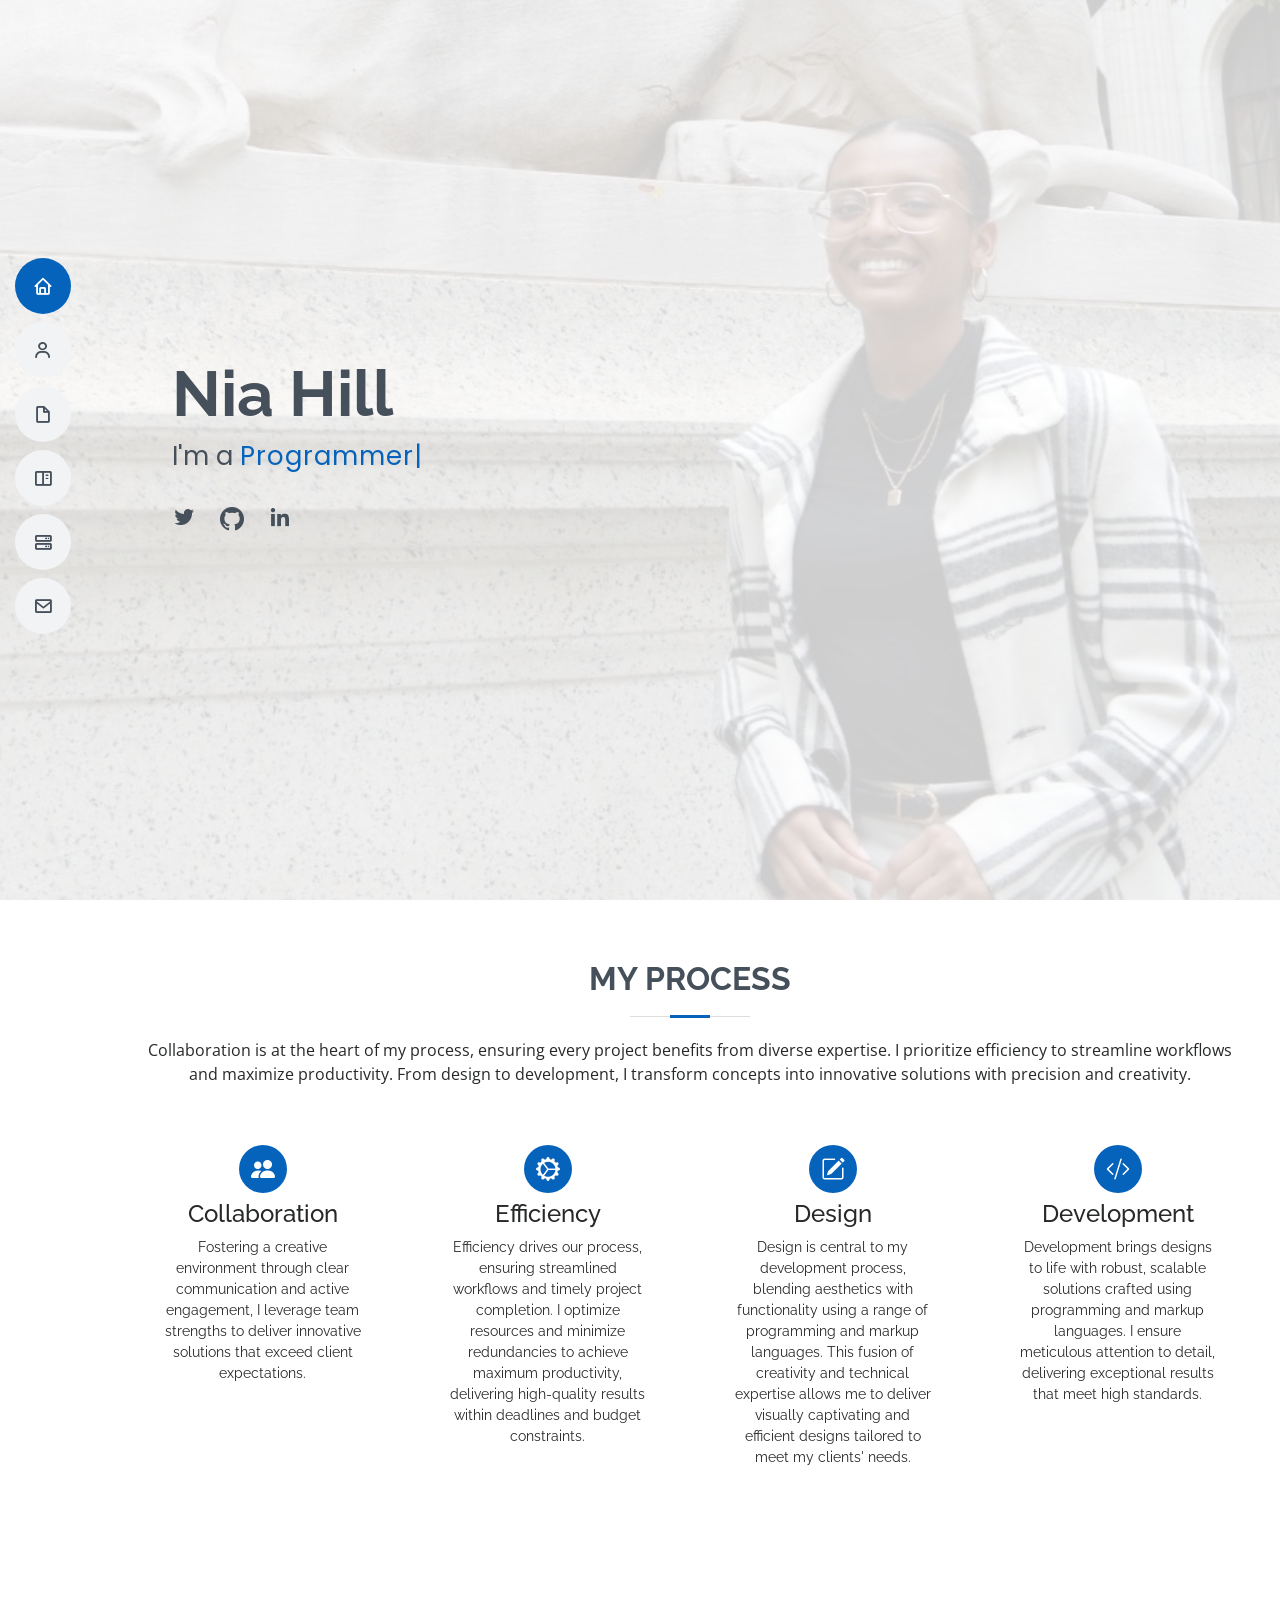
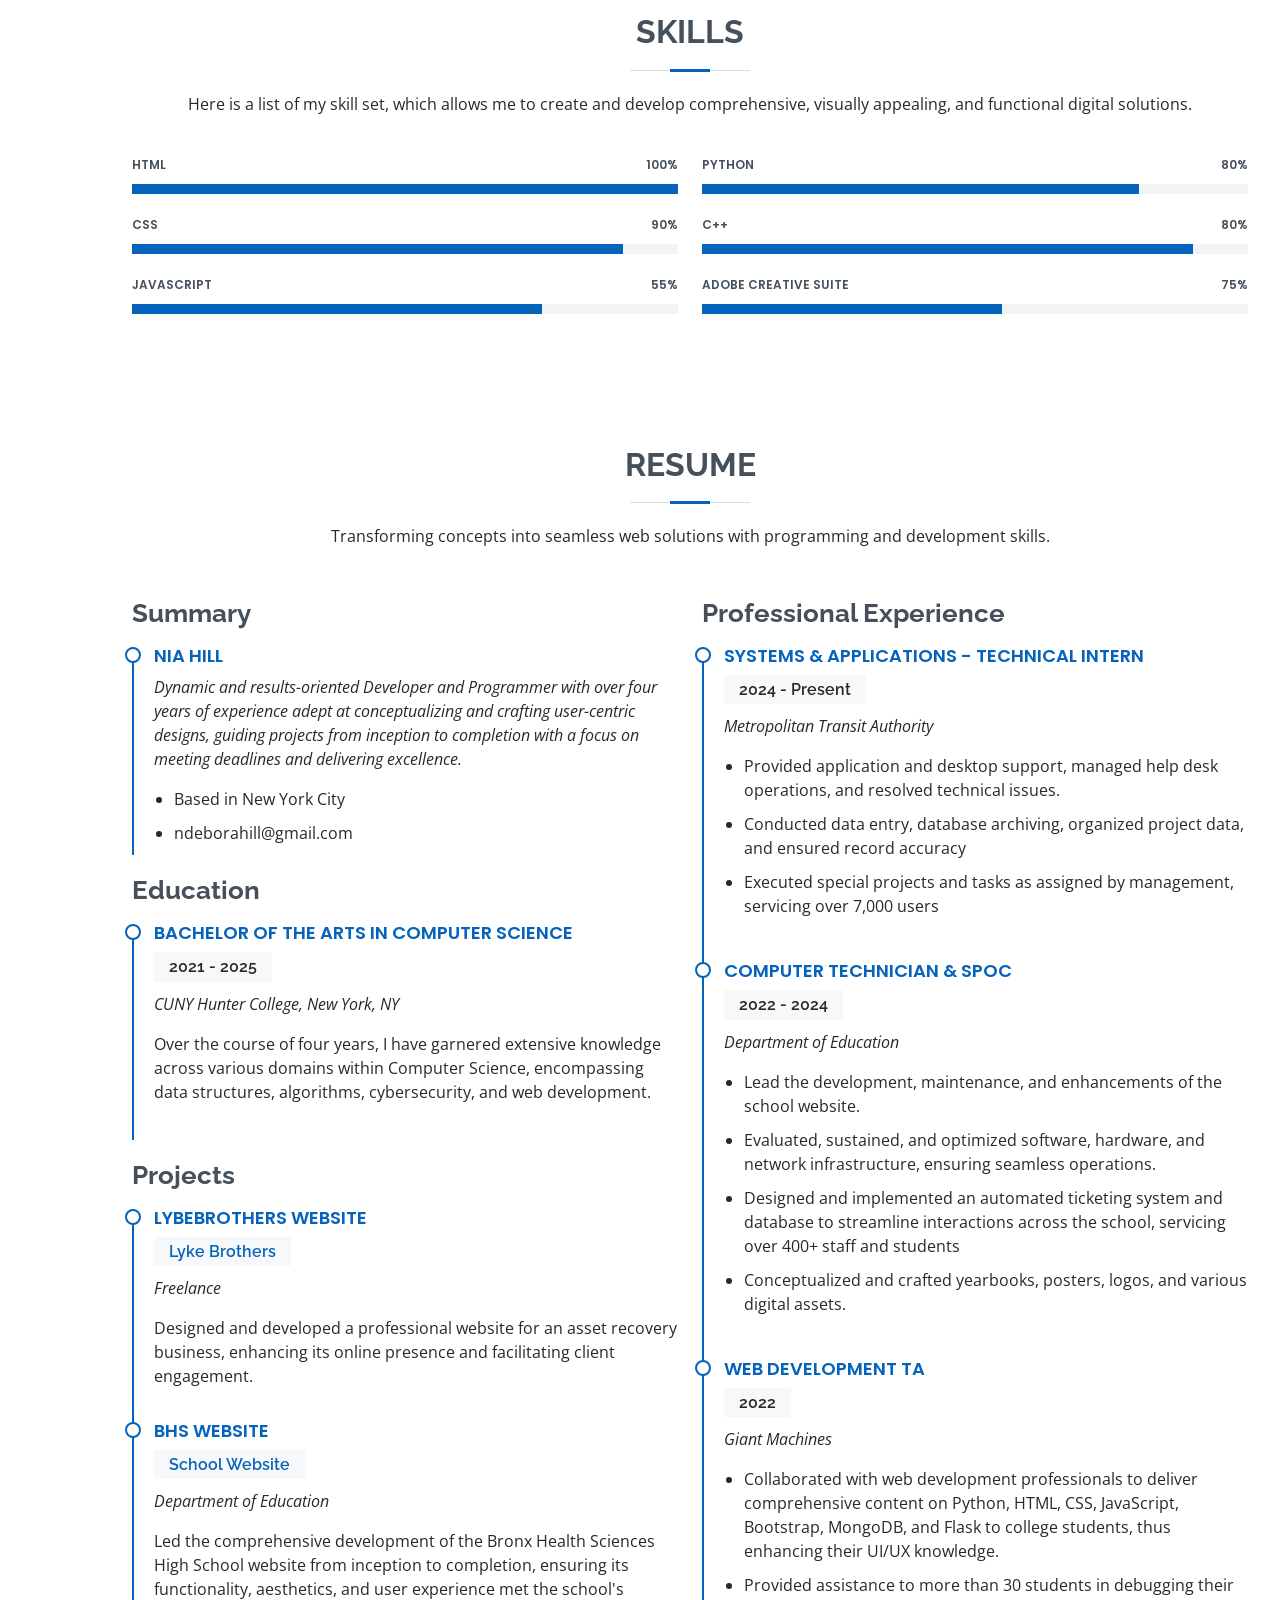
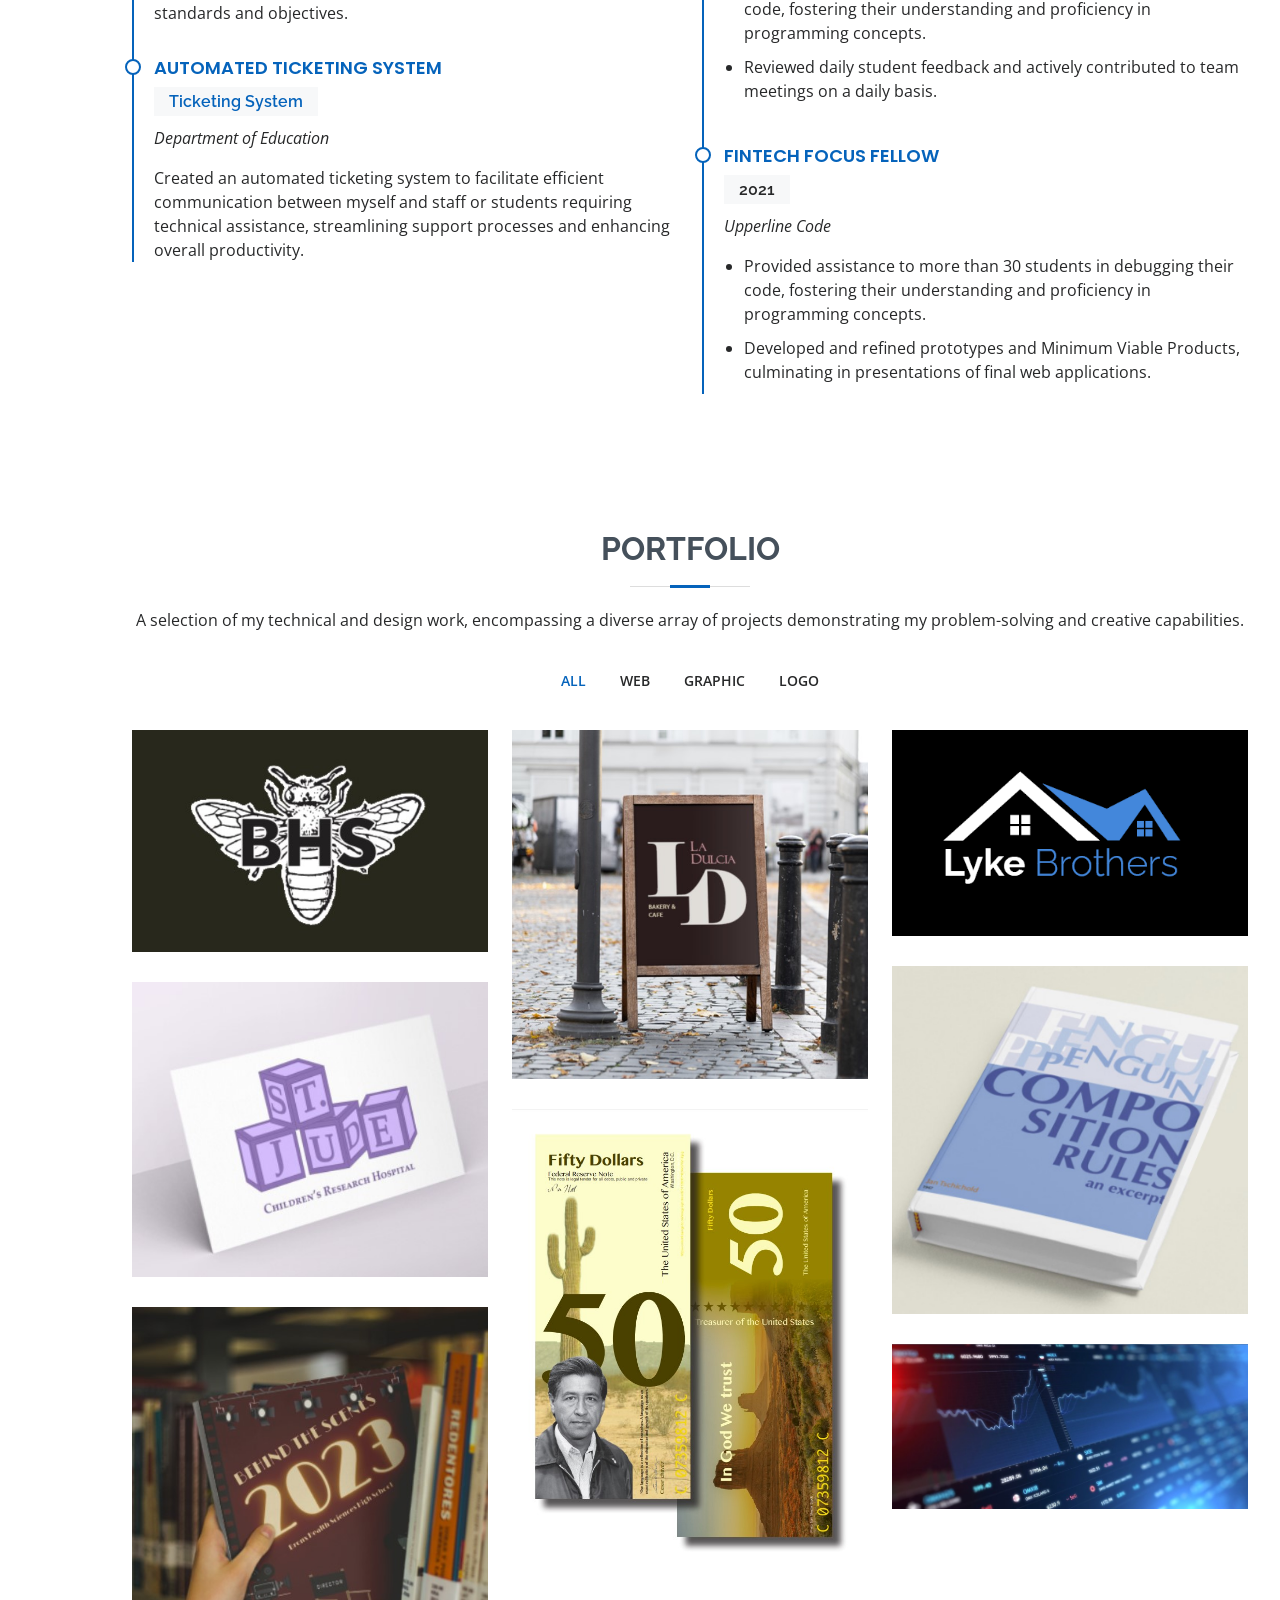
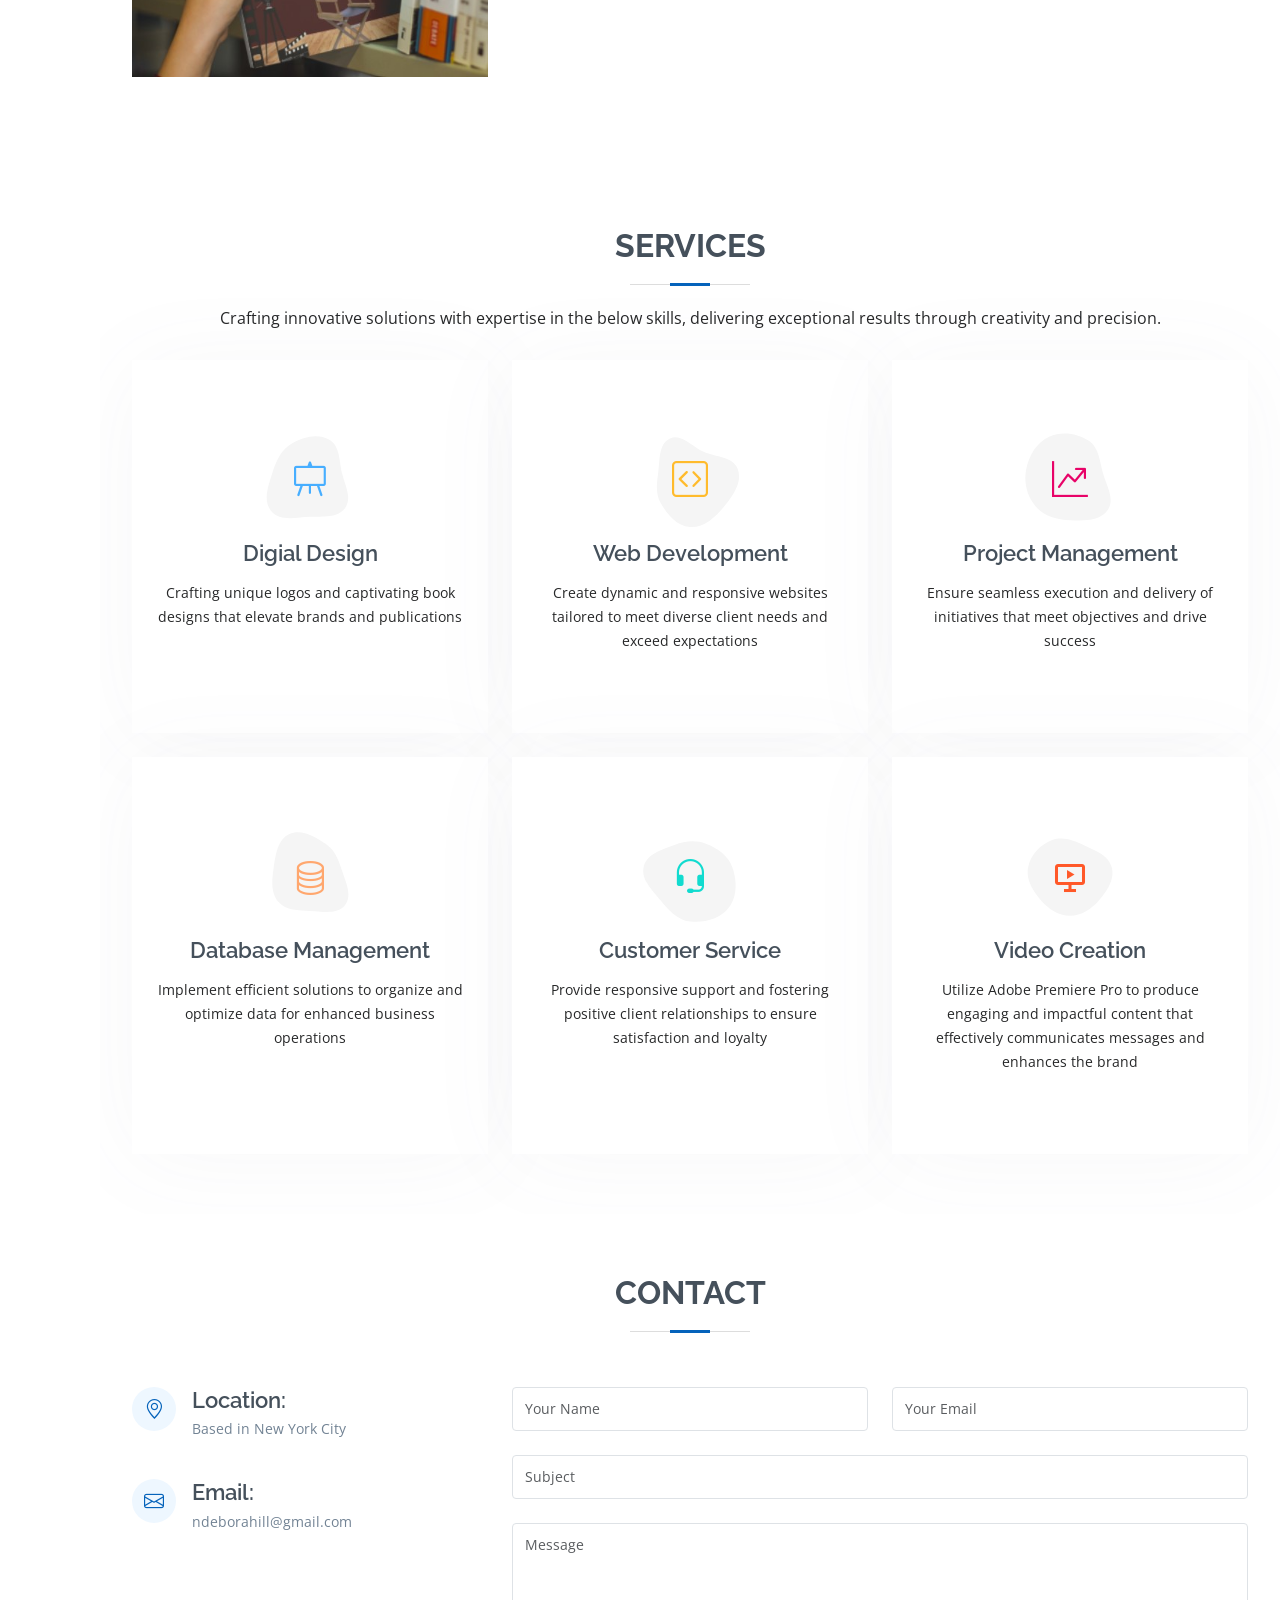
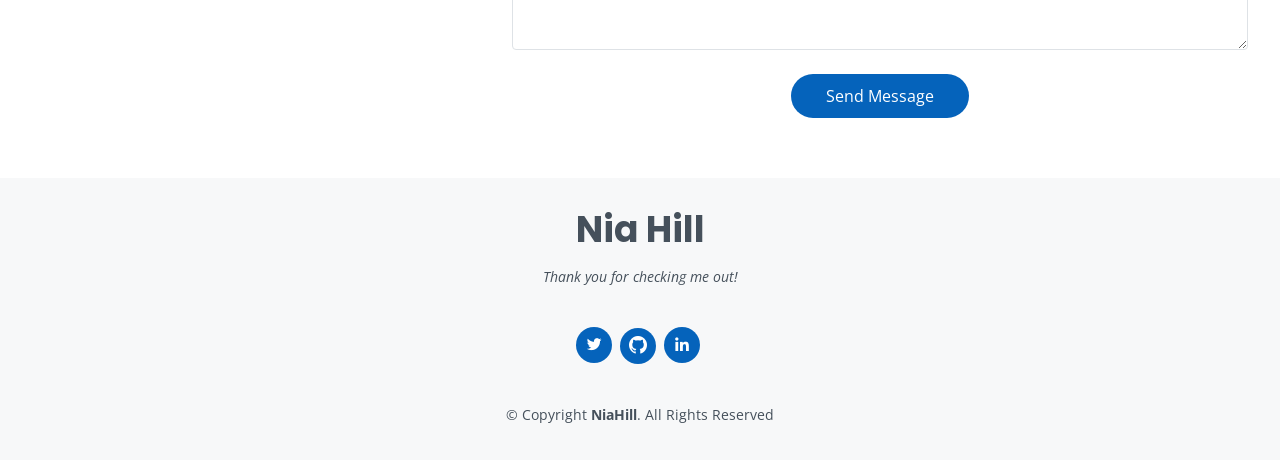
==== index.html @ 65965be5 "Update index.html" ====
<!DOCTYPE html>
<html lang="en">

<head>
  <meta charset="utf-8">
  <meta content="width=device-width, initial-scale=1.0" name="viewport">

  <title>Nia Hill</title>
  <meta content="" name="description">
  <meta content="" name="keywords">

  <!-- Favicons -->
  <link href="assets/img/my-logo.png" rel="icon">
  <link href="assets/img/my-logo.jpg" rel="apple-touch-icon">

  <!-- Google Fonts -->
  <link href="https://fonts.googleapis.com/css?family=Open+Sans:300,300i,400,400i,600,600i,700,700i|Raleway:300,300i,400,400i,500,500i,600,600i,700,700i|Poppins:300,300i,400,400i,500,500i,600,600i,700,700i" rel="stylesheet">

  <!-- Vendor CSS Files -->
  <link href="assets/vendor/aos/aos.css" rel="stylesheet">
  <link href="assets/vendor/bootstrap/css/bootstrap.min.css" rel="stylesheet">
  <link href="assets/vendor/bootstrap-icons/bootstrap-icons.css" rel="stylesheet">
  <link href="assets/vendor/boxicons/css/boxicons.min.css" rel="stylesheet">
  <link href="assets/vendor/glightbox/css/glightbox.min.css" rel="stylesheet">
  <link href="assets/vendor/swiper/swiper-bundle.min.css" rel="stylesheet">

  <!-- Template Main CSS File -->
  <link href="assets/css/style.css" rel="stylesheet">

  
</head>

<body>

  <!-- ======= Mobile nav toggle button ======= -->
  <i class="bi bi-list mobile-nav-toggle d-lg-none"></i>

  <!-- ======= Header ======= -->
  <header id="header" class="d-flex flex-column justify-content-center">

    <nav id="navbar" class="navbar nav-menu">
      <ul>
        <li><a href="#hero" class="nav-link scrollto active"><i class="bx bx-home"></i> <span>Home</span></a></li>
        <li><a href="#about" class="nav-link scrollto"><i class="bx bx-user"></i> <span>About</span></a></li>
        <li><a href="#resume" class="nav-link scrollto"><i class="bx bx-file-blank"></i> <span>Resume</span></a></li>
        <li><a href="#portfolio" class="nav-link scrollto"><i class="bx bx-book-content"></i> <span>Portfolio</span></a></li>
        <li><a href="#services" class="nav-link scrollto"><i class="bx bx-server"></i> <span>Services</span></a></li>
        <li><a href="#contact" class="nav-link scrollto"><i class="bx bx-envelope"></i> <span>Contact</span></a></li>
      </ul>
    </nav>

  </header>

  <!-- ======= Hero Section ======= -->
  <section id="hero" class="d-flex flex-column justify-content-center">
    <div class="container" data-aos="zoom-in" data-aos-delay="100">
      <h1>Nia Hill</h1>
      <p>I'm a <span class="typed" data-typed-items="Programmer, Developer, Technician, Designer, Freelancer"></span></p>
      <div class="social-links">
        <a href="#" class="twitter"><i class="bx bxl-twitter"></i></a>
        <!-- CHANGE TO GITHUB--><a href = "#" class="instagram"><i class="bi bi-github"></i></a>
        <a href="#" class="linkedin"><i class="bx bxl-linkedin"></i></a>
      </div>
    </div>
  </section>

  <main id="main">



    <!-- ======= Facts Section ======= -->
    <section id="facts" class="facts">
      <div class="container" data-aos="fade-up">

        <div class="section-title">
          <h2>My Process</h2>
          <p>Collaboration is at the heart of my process, ensuring every project benefits from diverse expertise. I prioritize efficiency to streamline workflows and maximize productivity. From design to development, I transform concepts into innovative solutions with precision and creativity.</p>
          </br>
        </div>

        <div class="row">

          <div class="col-lg-3 col-md-6">
            <div class="process-box">
              <i class="bi bi-people-fill"></i>
              <h4>Collaboration</h4>
              <p>Fostering a creative environment through clear communication and active engagement, I leverage team strengths to deliver innovative solutions that exceed client expectations.</p>
            </div>
          </div>

          <div class="col-lg-3 col-md-6">
            <div class="process-box">
              <i class="bi bi-gear-wide-connected"></i>
              <h4>Efficiency</h4>
              <p>Efficiency drives our process, ensuring streamlined workflows and timely project completion. I optimize resources and minimize redundancies to achieve maximum productivity, delivering high-quality results within deadlines and budget constraints.</p>
            </div>
          </div>

          <div class="col-lg-3 col-md-6">
            <div class="process-box">
              <i class="bi bi-pencil-square"></i>
              <h4>Design</h4>
              <p>Design is central to my development process, blending aesthetics with functionality using a range of programming and markup languages. This fusion of creativity and technical expertise allows me to deliver visually captivating and efficient designs tailored to meet my clients' needs.</p>
            </div>
          </div>

          <div class="col-lg-3 col-md-6">
            <div class="process-box">
              <i class="bi bi-code-slash"></i>
              <h4>Development</h4>
              <p>Development brings designs to life with robust, scalable solutions crafted using programming and markup languages. I ensure meticulous attention to detail, delivering exceptional results that meet high standards.</p>
            </div>
          </div>

        </div>

      </div>
    </section><!-- End Facts Section -->

    <!-- ======= Skills Section ======= -->
    <section id="skills" class="skills section-bg">
      <div class="container" data-aos="fade-up">

        <div class="section-title">
          <h2>Skills</h2>
          <p>Here is a list of my skill set, which allows me to create and develop comprehensive, visually appealing, and functional digital solutions.</p>
        </div>

        <div class="row skills-content">

          <div class="col-lg-6">

            <div class="progress">
              <span class="skill">HTML <i class="val">100%</i></span>
              <div class="progress-bar-wrap">
                <div class="progress-bar" role="progressbar" aria-valuenow="100" aria-valuemin="0" aria-valuemax="100"></div>
              </div>
            </div>

            <div class="progress">
              <span class="skill">CSS <i class="val">90%</i></span>
              <div class="progress-bar-wrap">
                <div class="progress-bar" role="progressbar" aria-valuenow="90" aria-valuemin="0" aria-valuemax="100"></div>
              </div>
            </div>

            <div class="progress">
              <span class="skill">JavaScript <i class="val">55%</i></span>
              <div class="progress-bar-wrap">
                <div class="progress-bar" role="progressbar" aria-valuenow="75" aria-valuemin="0" aria-valuemax="100"></div>
              </div>
            </div>

          </div>

          <div class="col-lg-6">

            <div class="progress">
              <span class="skill">Python <i class="val">80%</i></span>
              <div class="progress-bar-wrap">
                <div class="progress-bar" role="progressbar" aria-valuenow="80" aria-valuemin="0" aria-valuemax="100"></div>
              </div>
            </div>

            <div class="progress">
              <span class="skill">C++ <i class="val">80%</i></span>
              <div class="progress-bar-wrap">
                <div class="progress-bar" role="progressbar" aria-valuenow="90" aria-valuemin="0" aria-valuemax="100"></div>
              </div>
            </div>

            <div class="progress">
              <span class="skill">Adobe Creative Suite <i class="val">75%</i></span>
              <div class="progress-bar-wrap">
                <div class="progress-bar" role="progressbar" aria-valuenow="55" aria-valuemin="0" aria-valuemax="100"></div>
              </div>
            </div>

          </div>

        </div>

      </div>
    </section>


    <!-- ======= Resume Section ======= -->
    <section id="resume" class="resume">
      <div class="container" data-aos="fade-up">

        <div class="section-title">
          <h2>Resume</h2>
          <p>Transforming concepts into seamless web solutions with programming and development skills.</p>
        </div>

        <div class="row">
          <div class="col-lg-6">
            <h3 class="resume-title">Summary</h3>
            <div class="resume-item pb-0">
              <h4>Nia Hill</h4>
              <p><em>Dynamic and results-oriented Developer and Programmer with over four years of experience adept at conceptualizing and crafting user-centric designs, guiding projects from inception to completion with a focus on meeting deadlines and delivering excellence.</em></p>
              <ul>
                <li>Based in New York City</li>
                <li>ndeborahill@gmail.com</li>
              </ul>
            </div>

            <h3 class="resume-title">Education</h3>
            <div class="resume-item">
              <h4>Bachelor of the Arts in Computer Science</h4>
              <h5>2021 - 2025</h5>
              <p><em>CUNY Hunter College, New York, NY</em></p>
              <p>Over the course of four years, I have garnered extensive knowledge across various domains within Computer Science, encompassing data structures, algorithms, cybersecurity, and web development.</p>
            </div>

            <h3 class="resume-title">Projects</h3>
            <div class="resume-item">
              <h4>LybeBrothers Website</h4>
              <h5><a href="https://www.lykebrothers.org" target="_blank">Lyke Brothers</a></h5>
              <p><em>Freelance</em></p>
              <p>Designed and developed a professional website for an asset recovery business, enhancing its online presence and facilitating client engagement.</p>
            </div>
            <div class="resume-item">
              <h4>BHS Website</h4>
              <h5><a href="https://www.bhs11x249.org/home_page" target="_blank">School Website</a></h5>
              <p><em>Department of Education</em></p>
              <p>Led the comprehensive development of the Bronx Health Sciences High School website from inception to completion, ensuring its functionality, aesthetics, and user experience met the school's standards and objectives.</p>
            </div>

            <div class="resume-item">
              <h4>Automated Ticketing System</h4>
              <h5><a href="https://forms.office.com/r/R3mRXEZrvV?origin=lprLink" target="_blank">Ticketing System</a></h5>
              <p><em>Department of Education</em></p>
              <p>Created an automated ticketing system to facilitate efficient communication between myself and staff or students requiring technical assistance, streamlining support processes and enhancing overall productivity.</p>
            </div>
            
          </div>
          <div class="col-lg-6">
            <h3 class="resume-title">Professional Experience</h3>
            <div class="resume-item">
              <h4>Systems &amp; Applications - Technical Intern</h4>
              <h5>2024 - Present</h5>
              <p><em>Metropolitan Transit Authority</em></p>
              <ul>
                <li>Provided application and desktop support, managed help desk operations, and resolved technical issues.</li>
                <li>Conducted data entry, database archiving, organized project data, and ensured record accuracy</li>
                <li>Executed special projects and tasks as assigned by management, servicing over 7,000 users</li>
              </ul>
            </div>
            <div class="resume-item">
              <h4>Computer Technician &amp; SPOC</h4>
              <h5>2022 - 2024</h5>
              <p><em>Department of Education</em></p>
              <ul>
                <li>Lead the development, maintenance, and enhancements of the school website.</li>
                <li>Evaluated, sustained, and optimized software, hardware, and network infrastructure, ensuring seamless operations.</li>
                <li> Designed and implemented an automated ticketing system and database to streamline interactions across 
                  the school, servicing over 400+ staff and students</li>
                <li>Conceptualized and crafted yearbooks, posters, logos, and various digital assets.</li>
              </ul>
            </div>
            <div class="resume-item">
              <h4>Web Development TA</h4>
              <h5>2022</h5>
              <p><em>Giant Machines</em></p>
              <ul>
                <li> Collaborated with web development professionals to deliver comprehensive content on Python, HTML, 
                  CSS, JavaScript, Bootstrap, MongoDB, and Flask to college students, thus enhancing their UI/UX knowledge.</li>
                <li>Provided assistance to more than 30 students in debugging their code, fostering their understanding and proficiency in programming concepts.</li>
                <li>Reviewed daily student feedback and actively contributed to team meetings on a daily basis.</li>
              </ul>
            </div>
            <div class="resume-item">
              <h4>FinTech Focus Fellow</h4>
              <h5>2021</h5>
              <p><em>Upperline Code</em></p>
              <ul>
                <li>Provided assistance to more than 30 students in debugging their code, fostering their understanding and proficiency in programming concepts.</li>
                <li>Developed and refined prototypes and Minimum Viable Products, culminating in presentations of final web applications.</li>
              </ul>
            </div>
          </div>
        </div>

      </div>
    </section>


    <!-- ======= Portfolio Section ======= -->
    <section id="portfolio" class="portfolio section-bg">
      <div class="container" data-aos="fade-up">

        <div class="section-title">
          <h2>Portfolio</h2>
          <p>A selection of my technical and design work, encompassing a diverse array of projects demonstrating my problem-solving and creative capabilities.</p>
        </div>

        <div class="row">
          <div class="col-lg-12 d-flex justify-content-center" data-aos="fade-up" data-aos-delay="100">
            <ul id="portfolio-flters">
              <li data-filter="*" class="filter-active">All</li>
              <li data-filter=".filter-web">Web</li>
              <li data-filter=".filter-card">Graphic</li>
              <li data-filter=".filter-app">Logo</li>
              
            </ul>
          </div>
        </div>

        <div class="row portfolio-container" data-aos="fade-up" data-aos-delay="200">

          <!-- BHS School Website -->
          <div class="col-lg-4 col-md-6 portfolio-item filter-web">
            <div class="portfolio-wrap">
              <img src="assets/img/portfolio/bhs_website/bhs-logo.jpg" class="img-fluid" alt="">
              <div class="portfolio-info">
                <h4>BHS School Website</h4>
                <p>Web</p>
                <div class="portfolio-links">
                  <a href="./porfolio-details/bhs-website.html" class="portfolio-details-lightbox" data-glightbox="type: external" title="Portfolio Details"><i class="bx bx-link"></i></a>
                  <a href="assets/img/portfolio/bhs_website/bhs-logo.jpg" data-gallery="portfolioGallery" class="portfolio-lightbox" title="Web 3"><i class="bi bi-card-image"></i></a>
                </div>
              </div>
            </div>
          </div>

          <!-- Restaurant Logo Design -->
          <div class="col-lg-4 col-md-6 portfolio-item filter-app">
            <div class="portfolio-wrap">
              <img src="assets/img/portfolio/restaurant/restaurant-sign-mockup.jpg" class="img-fluid" alt="">
              <div class="portfolio-info">
                <h4>Restaurant Logo Design</h4>
                <p>Logo</p>
                <div class="portfolio-links">
                  <a href="porfolio-details/la-dulcia.html" class="portfolio-details-lightbox" data-glightbox="type: external" title="Portfolio Details"><i class="bx bx-link"></i></a>
                  <a href="assets/img/portfolio/restaurant/restaurant-sign-mockup.jpg" data-gallery="portfolioGallery" class="portfolio-lightbox" title="App 1"><i class="bi bi-card-image"></i></a>
                </div>
              </div>
            </div>
          </div>

          <!-- Lyke Brothers Website -->
          <div class="col-lg-4 col-md-6 portfolio-item filter-web">
            <div class="portfolio-wrap">
              <img src="lyke-brothers-logo-bg.png" class="img-fluid" alt="">
              <div class="portfolio-info">
                <h4>Lyke Brothers Website</h4>
                <p>Web</p>
                <div class="portfolio-links">
                  <a href="./porfolio-details/lyke-brothers.html" class="portfolio-details-lightbox" data-glightbox="type: external" title="Portfolio Details"><i class="bx bx-link"></i></a>
                  <a href="lyke-brothers-logo-bg.png" data-gallery="portfolioGallery" class="portfolio-lightbox" title="Web 3"><i class="bi bi-card-image"></i></a>
                </div>
              </div>
            </div>
          </div>      

          <!-- Penguin Book Redesign -->
          <div class="col-lg-4 col-md-6 portfolio-item filter-card">
            <div class="portfolio-wrap">
              <img src="assets/img/portfolio/penguin_book/penguin-book-mockup.jpg" class="img-fluid" alt="">
              <div class="portfolio-info">
                <h4>Penguin Book Redesign</h4>
                <p>Graphic</p>
                <div class="portfolio-links">
                  <a href="porfolio-details/penguin-book.html" class="portfolio-details-lightbox" data-glightbox="type: external" title="Portfolio Details"><i class="bx bx-link"></i></a>
                  <a href="assets/img/portfolio/penguin_book/penguin-book-mockup.jpg" data-gallery="portfolioGallery" class="portfolio-lightbox" title="App 2"><i class="bi bi-card-image"></i></a>
                </div>
              </div>
            </div>
          </div>


          <!-- St. Jude Logo Redesign-->
          <div class="col-lg-4 col-md-6 portfolio-item filter-app">
            <div class="portfolio-wrap">
              <img src="assets/img/portfolio/st_jude_redesign/st-jude-mockup.jpg" class="img-fluid" alt="">
              <div class="portfolio-info">
                <h4>St. Jude Logo Redesign</h4>
                <p>Logo</p>
                <div class="portfolio-links">
                  <a href="porfolio-details/st-jude-redesign.html" class="portfolio-details-lightbox" data-glightbox="type: external" title="Portfolio Details"><i class="bx bx-link"></i></a>
                  <a href="assets/img/portfolio/st_jude_redesign/st-jude-mockup.jpg" data-gallery="portfolioGallery" class="portfolio-lightbox" title="Card 2"><i class="bi bi-card-image"></i></a>
                </div>
              </div>
            </div>
          </div>

          <!-- US Currency Redesign-->
          <div class="col-lg-4 col-md-6 portfolio-item filter-card">
            <div class="portfolio-wrap">
              <img src="assets/img/portfolio/currency_redesign/currency-close.jpg" class="img-fluid" alt="">
              <div class="portfolio-info">
                <h4>Currency Redesign</h4>
                <p>Graphic</p>
                <div class="portfolio-links">
                  <a href="./porfolio-details/currency-redeisgn.html" class="portfolio-details-lightbox" data-glightbox="type: external" title="Portfolio Details"><i class="bx bx-link"></i></a>
                  <a href="assets/img/portfolio/currency_redesign/currency-close.jpg" data-gallery="portfolioGallery" class="portfolio-lightbox" title="App 3"><i class="bi bi-card-image"></i></a>
                </div>
              </div>
            </div>
          </div>

          <!-- BHS Yearbook-->
          <div class="col-lg-4 col-md-6 portfolio-item filter-card">
            <div class="portfolio-wrap">
              <img src="assets/img/portfolio/bhs_yearbook/yearbook-with-hand.jpg" class="img-fluid" alt="">
              <div class="portfolio-info">
                <h4>BHS Yearbook</h4>
                <p>Graphic</p>
                <div class="portfolio-links">
                  <a href="porfolio-details/bhs-yearbook.html" class="portfolio-details-lightbox" data-glightbox="type: external" title="Portfolio Details"><i class="bx bx-link"></i></a>
                  <a href="assets/img/portfolio/bhs_yearbook/yearbook-with-hand.jpg" data-gallery="portfolioGallery" class="portfolio-lightbox" title="Card 1"><i class="bi bi-card-image"></i></a>
                </div>
              </div>
            </div>
          </div>

        <!-- BHS Helpdesk-->
          <div class="col-lg-4 col-md-6 portfolio-item filter-web">
            <div class="portfolio-wrap">
              <img src="assets/img/portfolio/bhs_helpdesk/bhs-helpdesk.jpg" class="img-fluid" alt="">
              <div class="portfolio-info">
                <h4>BHS Ticketing System</h4>
                <p>Web</p>
                <div class="portfolio-links">
                  <a href="porfolio-details/ticketing-system.html" class="portfolio-details-lightbox" data-glightbox="type: external" title="Portfolio Details"><i class="bx bx-link"></i></a>
                  <a href="assets/img/portfolio/bhs_helpdesk/bhs-helpdesk.jpg" data-gallery="portfolioGallery" class="portfolio-lightbox" title="Web 2"><i class="bi bi-card-image"></i></a>
                </div>
              </div>
            </div>
          </div>

          

        </div>

      </div>
    </section>

    <!-- ======= Services Section ======= -->
    <section id="services" class="services">
      <div class="container" data-aos="fade-up">

        <div class="section-title">
          <h2>Services</h2>
          <p>Crafting innovative solutions with expertise in the below skills, delivering exceptional results through creativity and precision.</p>
        </div>

        <div class="row">

          <div class="col-lg-4 col-md-6 d-flex align-items-stretch" data-aos="zoom-in" data-aos-delay="100">
            <div class="icon-box iconbox-blue">
              <div class="icon">
                <svg width="100" height="100" viewBox="0 0 600 600" xmlns="http://www.w3.org/2000/svg">
                  <path stroke="none" stroke-width="0" fill="#f5f5f5" d="M300,521.0016835830174C376.1290562159157,517.8887921683347,466.0731472004068,529.7835943286574,510.70327084640275,468.03025145048787C554.3714126377745,407.6079735673963,508.03601936045806,328.9844924480964,491.2728898941984,256.3432110539036C474.5976632858925,184.082847569629,479.9380746630129,96.60480741107993,416.23090153303,58.64404602377083C348.86323505073057,18.502131276798302,261.93793281208167,40.57373210992963,193.5410806939664,78.93577620505333C130.42746243093433,114.334589627462,98.30271207620316,179.96522072025542,76.75703585869454,249.04625023123273C51.97151888228291,328.5150500222984,13.704378332031375,421.85034740162234,66.52175969318436,486.19268352777647C119.04800174914682,550.1803526380478,217.28368757567262,524.383925680826,300,521.0016835830174"></path>
                </svg>
                <i class="bi bi-easel"></i>
              </div>
              <h4><a href="">Digial Design</a></h4>
              <p>Crafting unique logos and captivating book designs that elevate brands and publications</p>
            </div>
          </div>

          <div class="col-lg-4 col-md-6 d-flex align-items-stretch mt-4 mt-md-0" data-aos="zoom-in" data-aos-delay="200">
            <div class="icon-box iconbox-yellow ">
              <div class="icon">
                <svg width="100" height="100" viewBox="0 0 600 600" xmlns="http://www.w3.org/2000/svg">
                  <path stroke="none" stroke-width="0" fill="#f5f5f5" d="M300,582.0697525312426C382.5290701553225,586.8405444964366,449.9789794690241,525.3245884688669,502.5850820975895,461.55621195738473C556.606425686781,396.0723002908107,615.8543463187945,314.28637112970534,586.6730223649479,234.56875336149918C558.9533121215079,158.8439757836574,454.9685369536778,164.00468322053177,381.49747125262974,130.76875717737553C312.15926192815925,99.40240125094834,248.97055460311594,18.661163978235184,179.8680185752513,50.54337015887873C110.5421016452524,82.52863877960104,119.82277516462835,180.83849132639028,109.12597500060166,256.43424936330496C100.08760227029461,320.3096726198365,92.17705696193138,384.0621239912766,124.79988738764834,439.7174275375508C164.83382741302287,508.01625554203684,220.96474134820875,577.5009287672846,300,582.0697525312426"></path>
                </svg>
                <i class="bi bi-code-square"></i>
              </div>
              <h4><a href="">Web Development</a></h4>
              <p>Create dynamic and responsive websites tailored to meet diverse client needs and exceed expectations</p>
            </div>
          </div>

          <div class="col-lg-4 col-md-6 d-flex align-items-stretch mt-4 mt-lg-0" data-aos="zoom-in" data-aos-delay="300">
            <div class="icon-box iconbox-pink">
              <div class="icon">
                <svg width="100" height="100" viewBox="0 0 600 600" xmlns="http://www.w3.org/2000/svg">
                  <path stroke="none" stroke-width="0" fill="#f5f5f5" d="M300,541.5067337569781C382.14930387511276,545.0595476570109,479.8736841581634,548.3450877840088,526.4010558755058,480.5488172755941C571.5218469581645,414.80211281144784,517.5187510058486,332.0715597781072,496.52539010469104,255.14436215662573C477.37192572678356,184.95920475031193,473.57363656557914,105.61284051026155,413.0603344069578,65.22779650032875C343.27470386102294,18.654635553484475,251.2091493199835,5.337323636656869,175.0934190732945,40.62881213300186C97.87086631185822,76.43348514350839,51.98124368387456,156.15599469081315,36.44837278890362,239.84606092416172C21.716077023791087,319.22268207091537,43.775223500013084,401.1760424656574,96.891909868211,461.97329694683043C147.22146801428983,519.5804099606455,223.5754009179313,538.201503339737,300,541.5067337569781"></path>
                </svg>
                <i class="bi bi-graph-up-arrow"></i>
              </div>
              <h4><a href="">Project Management</a></h4>
              <p>Ensure seamless execution and delivery of initiatives that meet objectives and drive success</p>
            </div>
          </div>

          <div class="col-lg-4 col-md-6 d-flex align-items-stretch mt-4" data-aos="zoom-in" data-aos-delay="100">
            <div class="icon-box iconbox-orange">
              <div class="icon">
                <svg width="100" height="100" viewBox="0 0 600 600" xmlns="http://www.w3.org/2000/svg">
                  <path stroke="none" stroke-width="0" fill="#f5f5f5" d="M300,503.46388370962813C374.79870501325706,506.71871716319447,464.8034551963731,527.1746412648533,510.4981551193396,467.86667711651364C555.9287308511215,408.9015244558933,512.6030010748507,327.5744911775523,490.211057578863,256.5855673507754C471.097692560561,195.9906835881958,447.69079081568157,138.11976852964426,395.19560036434837,102.3242989838813C329.3053358748298,57.3949838291264,248.02791733380457,8.279543830951368,175.87071277845988,42.242879143198664C103.41431057327972,76.34704239035025,93.79494320519305,170.9812938413882,81.28167332365135,250.07896920659033C70.17666984294237,320.27484674793965,64.84698225790005,396.69656628748305,111.28512138212992,450.4950937839243C156.20124167950087,502.5303643271138,231.32542653798444,500.4755392045468,300,503.46388370962813"></path>
                </svg>
                <i class="bi bi-database"></i>
              </div>
              <h4><a href="">Database Management</a></h4>
              <p>Implement efficient solutions to organize and optimize data for enhanced business operations</p>
            </div>
          </div>

          <div class="col-lg-4 col-md-6 d-flex align-items-stretch mt-4" data-aos="zoom-in" data-aos-delay="300">
            <div class="icon-box iconbox-teal">
              <div class="icon">
                <svg width="100" height="100" viewBox="0 0 600 600" xmlns="http://www.w3.org/2000/svg">
                  <path stroke="none" stroke-width="0" fill="#f5f5f5" d="M300,566.797414625762C385.7384707136149,576.1784315230908,478.7894351017131,552.8928747891023,531.9192734346935,484.94944893311C584.6109503024035,417.5663521118492,582.489472248146,322.67544863468447,553.9536738515405,242.03673114598146C529.1557734026468,171.96086150256528,465.24506316201064,127.66468636344209,395.9583748389544,100.7403814666027C334.2173773831606,76.7482773500951,269.4350130405921,84.62216499799875,207.1952322260088,107.2889140133804C132.92018162631612,134.33871894543012,41.79353780512637,160.00259165414826,22.644507872594943,236.69541883565114C3.319112789854554,314.0945973066697,72.72355303640163,379.243833228382,124.04198916343866,440.3218312028393C172.9286146004772,498.5055451809895,224.45579914871206,558.5317968840102,300,566.797414625762"></path>
                </svg>
                <i class="bi bi-headset"></i>
              </div>
              <h4><a href="">Customer Service</a></h4>
              <p>Provide responsive support and fostering positive client relationships to ensure satisfaction and loyalty</p>
            </div>
          </div>

          <div class="col-lg-4 col-md-6 d-flex align-items-stretch mt-4" data-aos="zoom-in" data-aos-delay="200">
            <div class="icon-box iconbox-red">
              <div class="icon">
                <svg width="100" height="100" viewBox="0 0 600 600" xmlns="http://www.w3.org/2000/svg">
                  <path stroke="none" stroke-width="0" fill="#f5f5f5" d="M300,532.3542879108572C369.38199826031484,532.3153073249985,429.10787420159085,491.63046689027357,474.5244479745417,439.17860296908856C522.8885846962883,383.3225815378663,569.1668002868075,314.3205725914397,550.7432151929288,242.7694973846089C532.6665558377875,172.5657663291529,456.2379748765914,142.6223662098291,390.3689995646985,112.34683881706744C326.66090330228417,83.06452184765237,258.84405631176094,53.51806209861945,193.32584062364296,78.48882559362697C121.61183558270385,105.82097193414197,62.805066853699245,167.19869350419734,48.57481801355237,242.6138429142374C34.843463184063346,315.3850353017275,76.69343916112496,383.4422959591041,125.22947124332185,439.3748458443577C170.7312796277747,491.8107796887764,230.57421082200815,532.3932930995766,300,532.3542879108572"></path>
                </svg>
                <i class="bx bx-slideshow"></i>
              </div>
              <h4><a href="">Video Creation</a></h4>
              <p>Utilize Adobe Premiere Pro to produce engaging and impactful content that effectively communicates messages and enhances the brand</p>
            </div>
          </div>

          

        </div>

      </div>
    </section><!-- End Services Section -->

    <!-- ======= Testimonials Section ======= -->
    <!-- <section id="testimonials" class="testimonials section-bg">
      <div class="container" data-aos="fade-up">

        <div class="section-title">
          <h2>Testimonials</h2>
        </div>

        <div class="testimonials-slider swiper" data-aos="fade-up" data-aos-delay="100">
          <div class="swiper-wrapper">

            <div class="swiper-slide">
              <div class="testimonial-item">
                <img src="assets/img/testimonials/testimonials-1.jpg" class="testimonial-img" alt="">
                <h3>Saul Goodman</h3>
                <h4>Ceo &amp; Founder</h4>
                <p>
                  <i class="bx bxs-quote-alt-left quote-icon-left"></i>
                  Proin iaculis purus consequat sem cure digni ssim donec porttitora entum suscipit rhoncus. Accusantium quam, ultricies eget id, aliquam eget nibh et. Maecen aliquam, risus at semper.
                  <i class="bx bxs-quote-alt-right quote-icon-right"></i>
                </p>
              </div>
            </div>End testimonial item

            <div class="swiper-slide">
              <div class="testimonial-item">
                <img src="assets/img/testimonials/testimonials-2.jpg" class="testimonial-img" alt="">
                <h3>Sara Wilsson</h3>
                <h4>Designer</h4>
                <p>
                  <i class="bx bxs-quote-alt-left quote-icon-left"></i>
                  Export tempor illum tamen malis malis eram quae irure esse labore quem cillum quid cillum eram malis quorum velit fore eram velit sunt aliqua noster fugiat irure amet legam anim culpa.
                  <i class="bx bxs-quote-alt-right quote-icon-right"></i>
                </p>
              </div>
            </div> -->
            <!-- End testimonial item -->

            <!-- <div class="swiper-slide">
              <div class="testimonial-item">
                <img src="assets/img/testimonials/testimonials-3.jpg" class="testimonial-img" alt="">
                <h3>Jena Karlis</h3>
                <h4>Store Owner</h4>
                <p>
                  <i class="bx bxs-quote-alt-left quote-icon-left"></i>
                  Enim nisi quem export duis labore cillum quae magna enim sint quorum nulla quem veniam duis minim tempor labore quem eram duis noster aute amet eram fore quis sint minim.
                  <i class="bx bxs-quote-alt-right quote-icon-right"></i>
                </p>
              </div>
            </div> -->
            <!-- End testimonial item -->

            <!-- <div class="swiper-slide">
              <div class="testimonial-item">
                <img src="assets/img/testimonials/testimonials-4.jpg" class="testimonial-img" alt="">
                <h3>Matt Brandon</h3>
                <h4>Freelancer</h4>
                <p>
                  <i class="bx bxs-quote-alt-left quote-icon-left"></i>
                  Fugiat enim eram quae cillum dolore dolor amet nulla culpa multos export minim fugiat minim velit minim dolor enim duis veniam ipsum anim magna sunt elit fore quem dolore labore illum veniam.
                  <i class="bx bxs-quote-alt-right quote-icon-right"></i>
                </p>
              </div>
            </div> -->
            <!-- End testimonial item -->

            <!-- <div class="swiper-slide">
              <div class="testimonial-item">
                <img src="assets/img/testimonials/testimonials-5.jpg" class="testimonial-img" alt="">
                <h3>John Larson</h3>
                <h4>Entrepreneur</h4>
                <p>
                  <i class="bx bxs-quote-alt-left quote-icon-left"></i>
                  Quis quorum aliqua sint quem legam fore sunt eram irure aliqua veniam tempor noster veniam enim culpa labore duis sunt culpa nulla illum cillum fugiat legam esse veniam culpa fore nisi cillum quid.
                  <i class="bx bxs-quote-alt-right quote-icon-right"></i>
                </p>
              </div>
            </div> -->
            <!-- End testimonial item -->

          <!-- </div>
          <div class="swiper-pagination"></div>
        </div>

      </div>
    </section> -->
    <!-- End Testimonials Section -->

    <!-- ======= Contact Section ======= -->
    <section id="contact" class="contact">
      <div class="container" data-aos="fade-up">

        <div class="section-title">
          <h2>Contact</h2>
        </div>

        <div class="row mt-1">

          <div class="col-lg-4">
            <div class="info">
              <div class="address">
                <i class="bi bi-geo-alt"></i>
                <h4>Location:</h4>
                <p>Based in New York City</p>
              </div>

              <div class="email">
                <i class="bi bi-envelope"></i>
                <h4>Email:</h4>
                <p>ndeborahill@gmail.com</p>
              </div>

            </div>

          </div>

          <div class="col-lg-8 mt-5 mt-lg-0">

            <form action="forms/contact.php" method="post" role="form" class="php-email-form">
              <div class="row">
                <div class="col-md-6 form-group">
                  <input type="text" name="name" class="form-control" id="name" placeholder="Your Name" required>
                </div>
                <div class="col-md-6 form-group mt-3 mt-md-0">
                  <input type="email" class="form-control" name="email" id="email" placeholder="Your Email" required>
                </div>
              </div>
              <div class="form-group mt-3">
                <input type="text" class="form-control" name="subject" id="subject" placeholder="Subject" required>
              </div>
              <div class="form-group mt-3">
                <textarea class="form-control" name="message" rows="5" placeholder="Message" required></textarea>
              </div>
              <div class="my-3">
                <div class="loading">Loading</div>
                <div class="error-message"></div>
                <div class="sent-message">Your message has been sent. Thank you!</div>
              </div>
              <div class="text-center"><button type="submit">Send Message</button></div>
            </form>

          </div>

        </div>

      </div>
    </section><!-- End Contact Section -->

  </main><!-- End #main -->

  <!-- ======= Footer ======= -->
  <footer id="footer">
    <div class="container">
      <h3>Nia Hill</h3>
      <p>Thank you for checking me out!</p>
      <div class="social-links">
        <a href="#" class="twitter"><i class="bx bxl-twitter"></i></a>
        <!-- Change to github--><a href="#" class="github"><i class="bi bi-github"></i></a>
        <a href="#" class="linkedin"><i class="bx bxl-linkedin"></i></a>
      </div>
      <div class="copyright">
        &copy; Copyright <strong><span>NiaHill</span></strong>. All Rights Reserved
      </div>

    </div>
  </footer><!-- End Footer -->

  <div id="preloader"></div>
  <a href="#" class="back-to-top d-flex align-items-center justify-content-center"><i class="bi bi-arrow-up-short"></i></a>

  <!-- Vendor JS Files -->
  <script src="assets/vendor/purecounter/purecounter_vanilla.js"></script>
  <script src="assets/vendor/aos/aos.js"></script>
  <script src="assets/vendor/bootstrap/js/bootstrap.bundle.min.js"></script>
  <script src="assets/vendor/glightbox/js/glightbox.min.js"></script>
  <script src="assets/vendor/isotope-layout/isotope.pkgd.min.js"></script>
  <script src="assets/vendor/swiper/swiper-bundle.min.js"></script>
  <script src="assets/vendor/typed.js/typed.umd.js"></script>
  <script src="assets/vendor/waypoints/noframework.waypoints.js"></script>
  <script src="assets/vendor/php-email-form/validate.js"></script>

  <!-- Template Main JS File -->
  <script src="assets/js/main.js"></script>

</body>

</html>
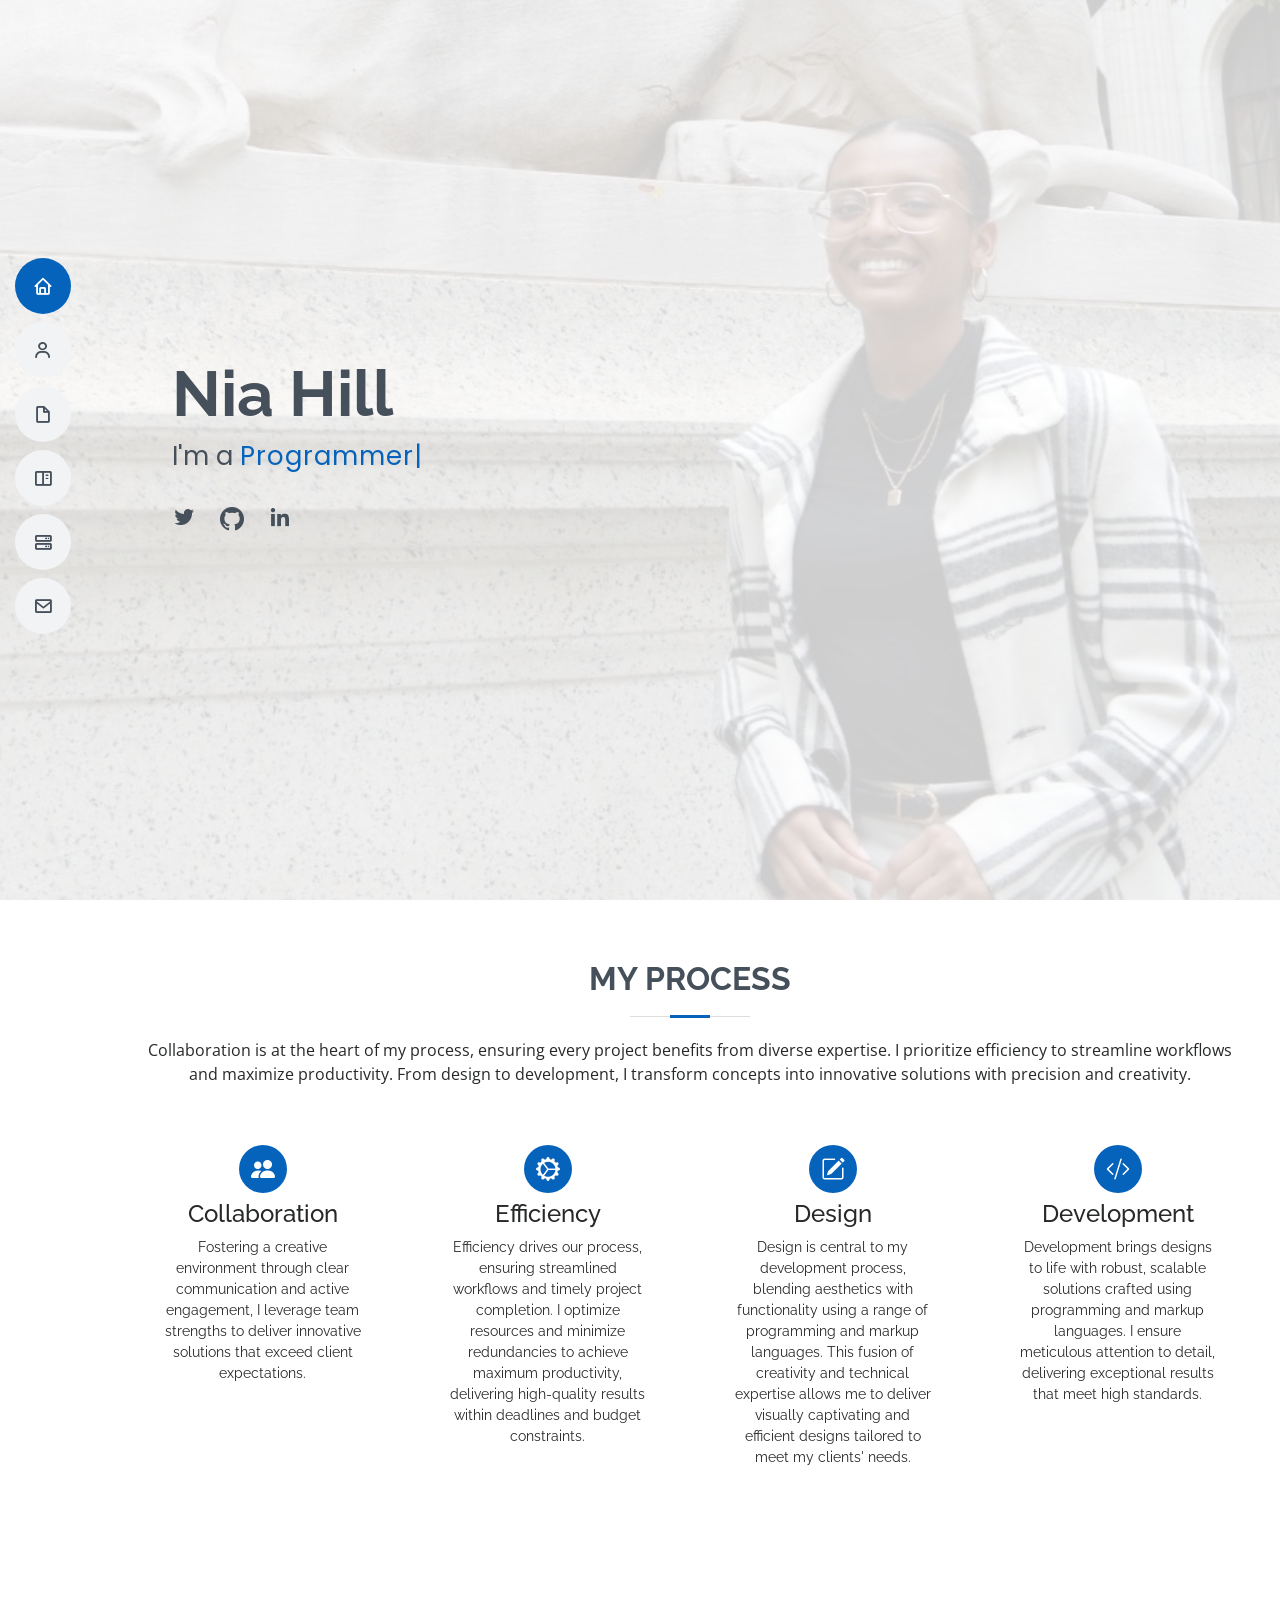
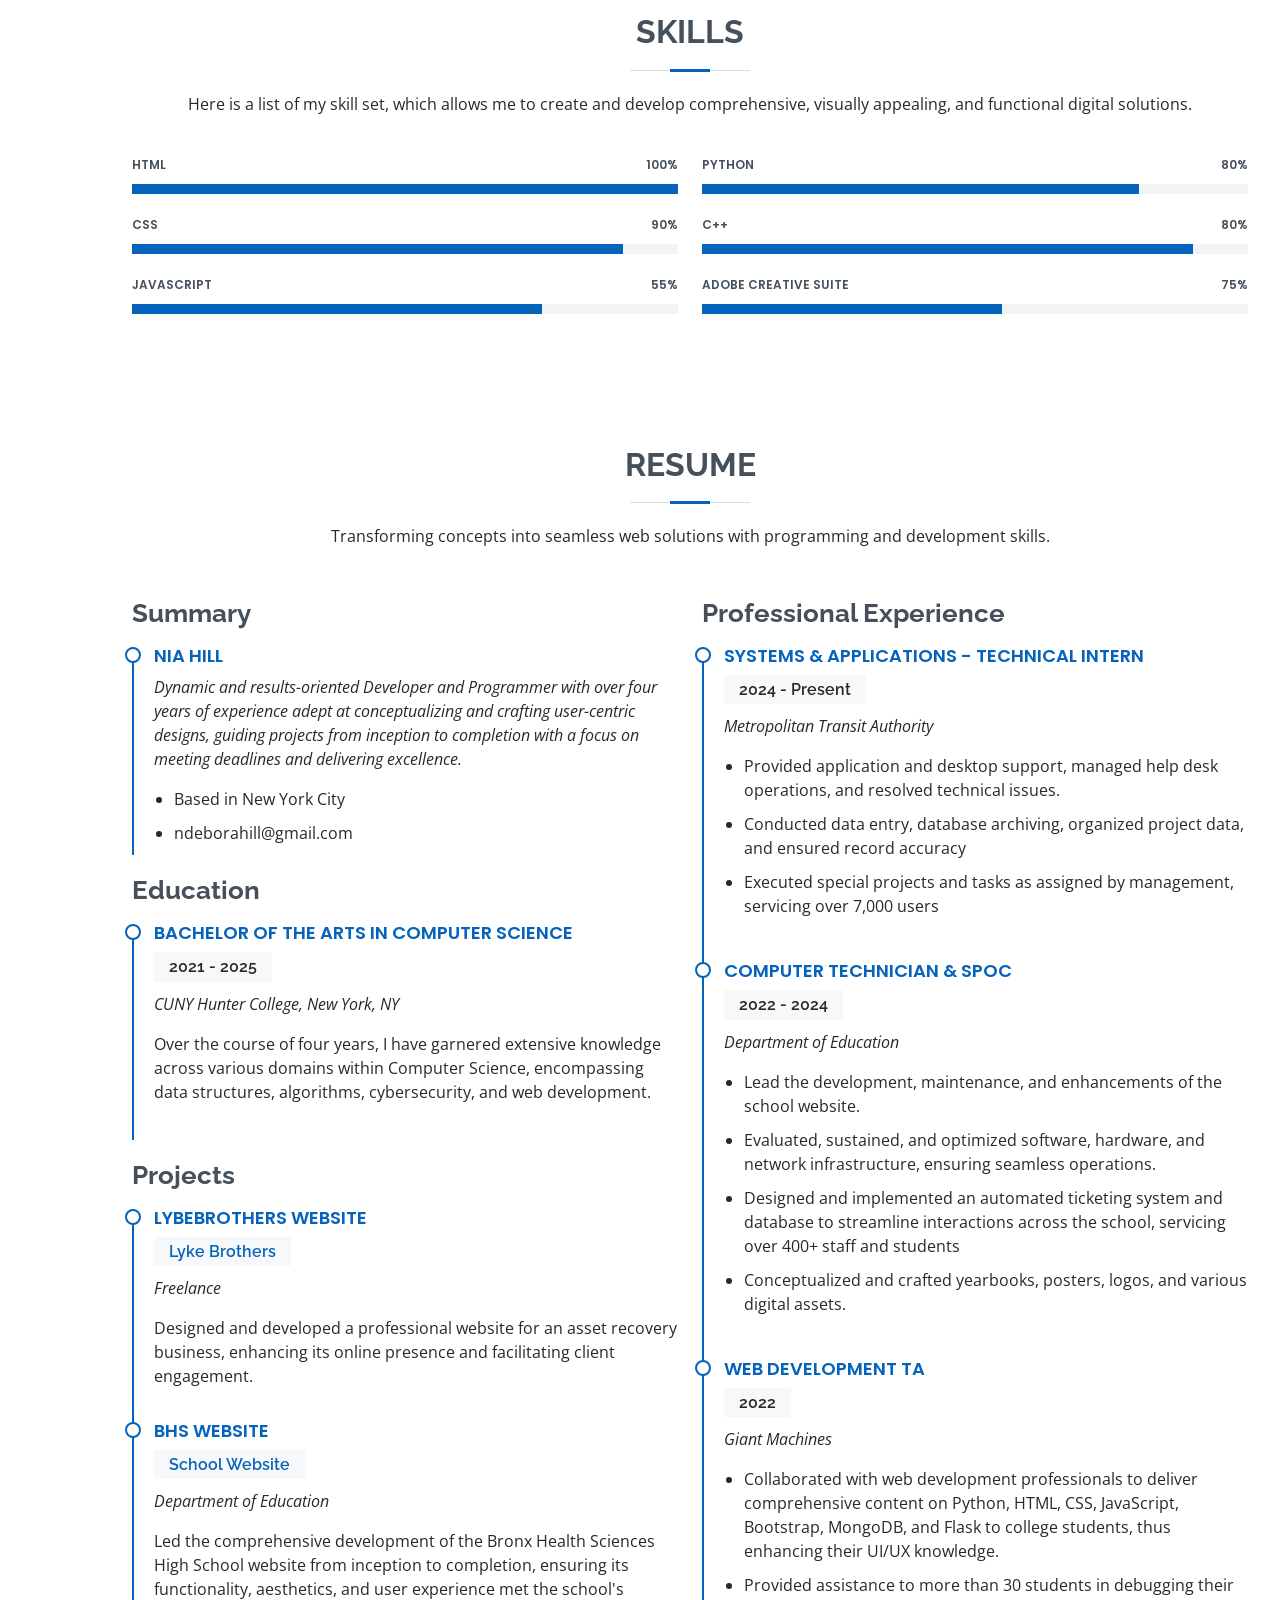
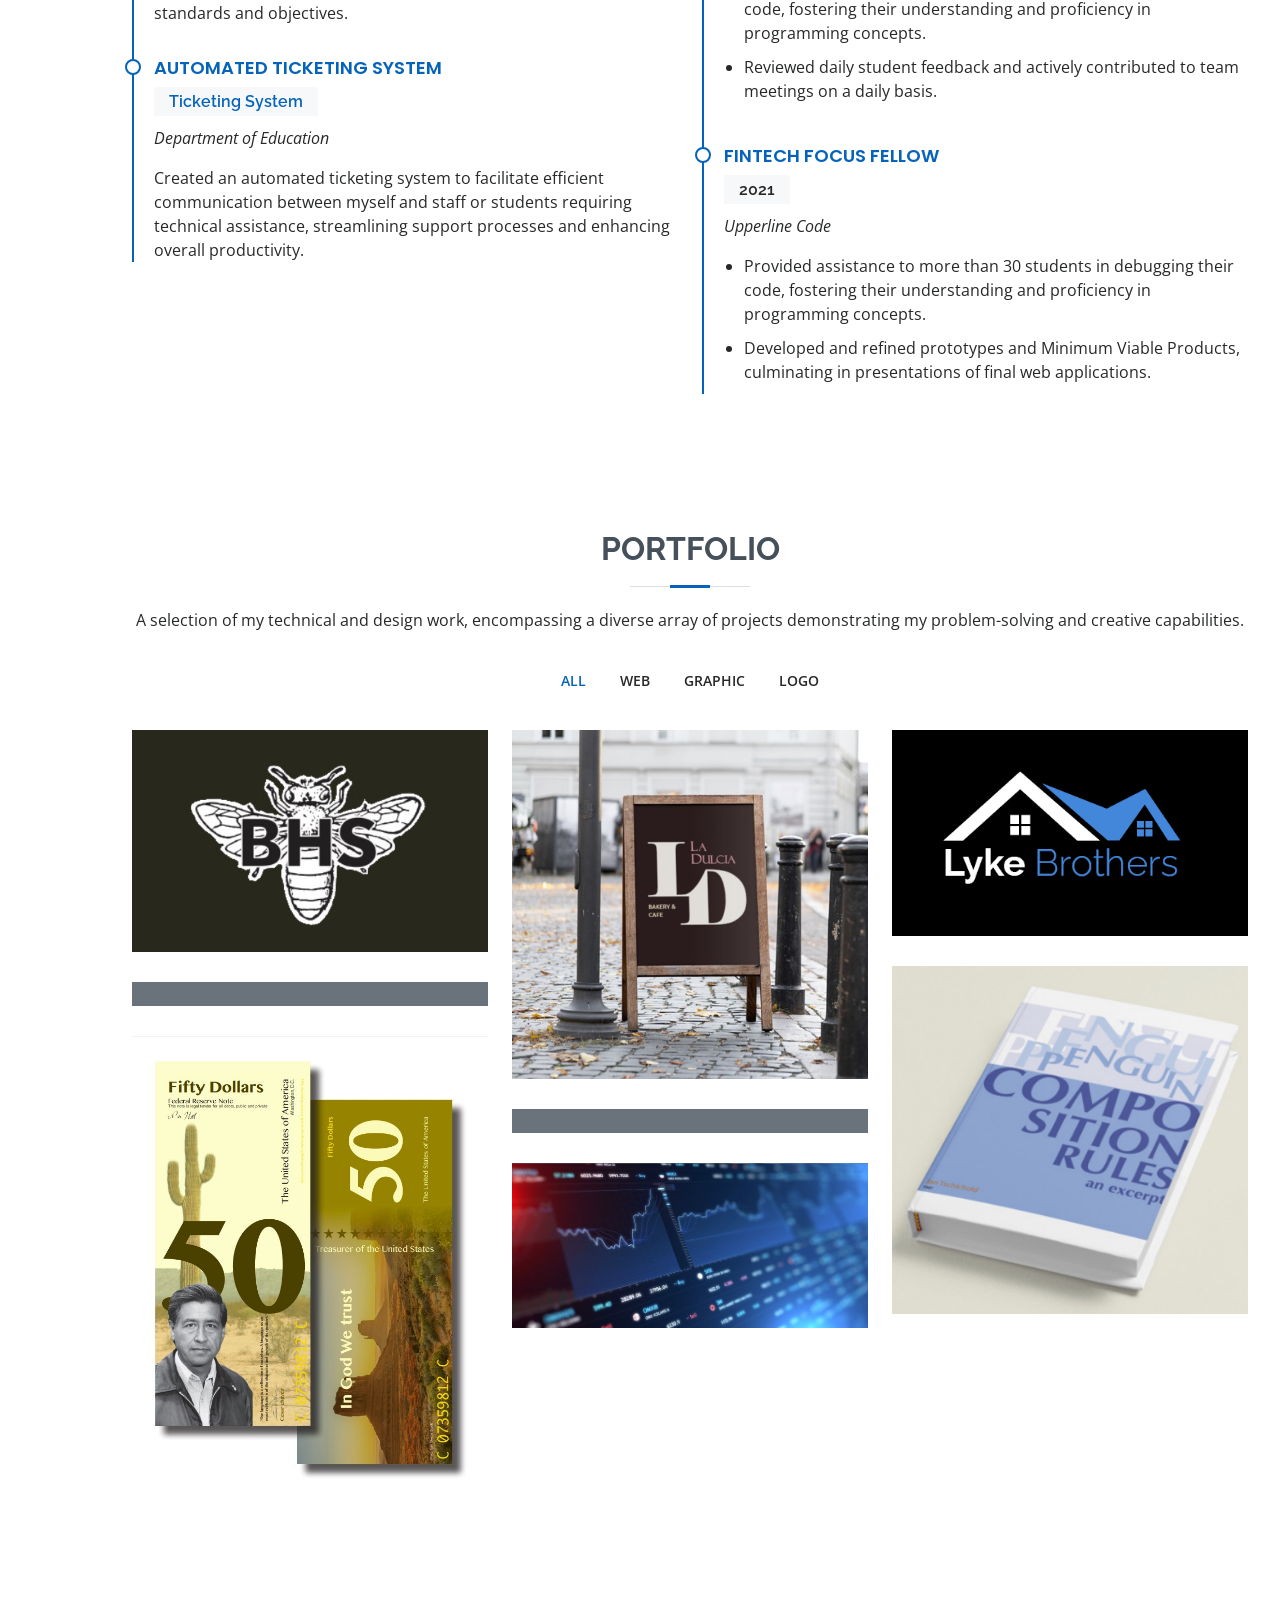
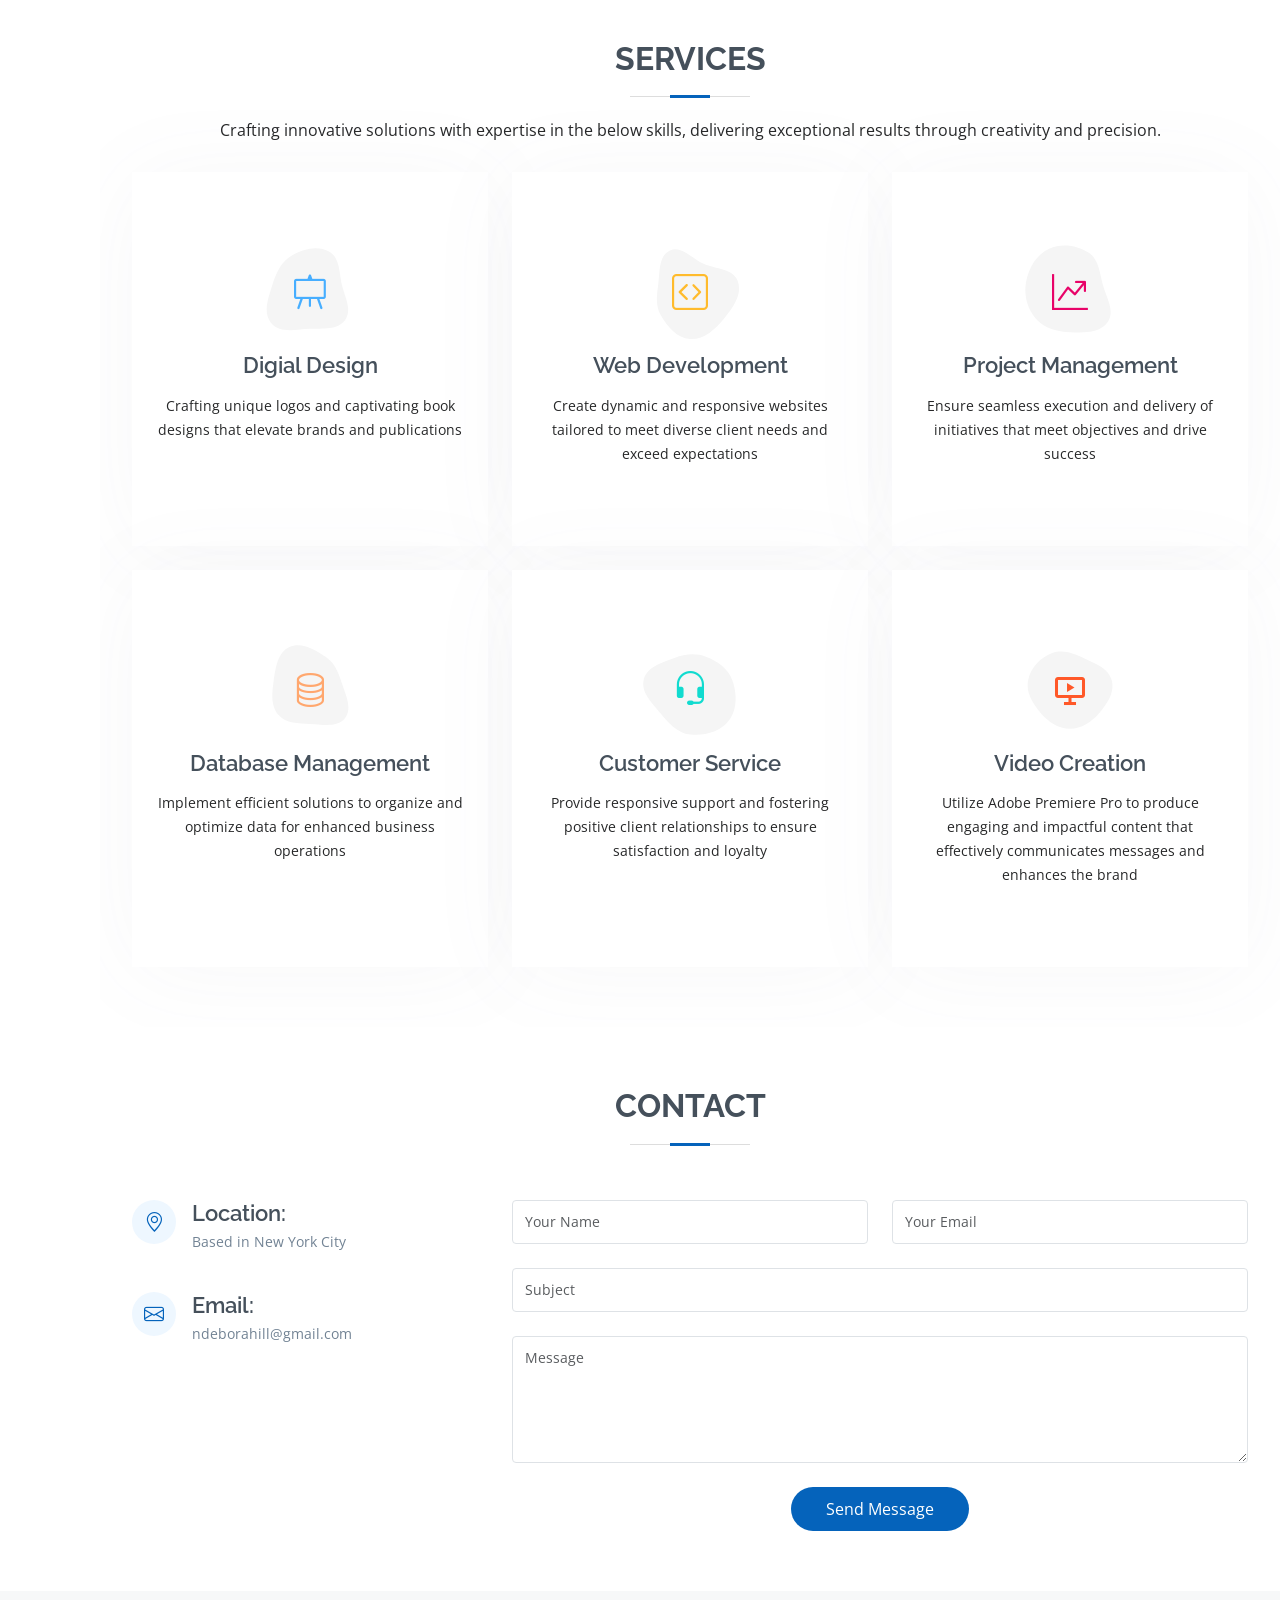
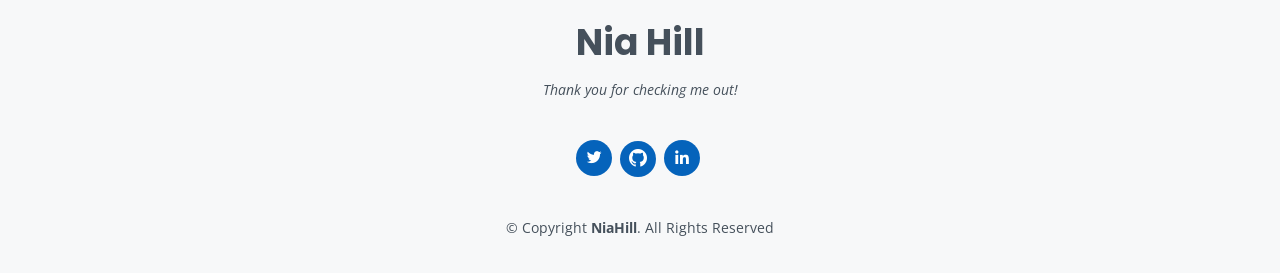
==== commit 859302b3: "Add files via upload" ====
--- a/index.html
+++ b/index.html
@@ -373,7 +373,7 @@
           <!-- St. Jude Logo Redesign-->
           <div class="col-lg-4 col-md-6 portfolio-item filter-app">
             <div class="portfolio-wrap">
-              <img src="assets/img/portfolio/st_jude_redesign/st-jude-mockup.jpg" class="img-fluid" alt="">
+              <img src="assets/img/portfolio/st_jude_redesign/st-jude_logo_texture.jpg" class="img-fluid" alt="">
               <div class="portfolio-info">
                 <h4>St. Jude Logo Redesign</h4>
                 <p>Logo</p>
@@ -403,7 +403,7 @@
           <!-- BHS Yearbook-->
           <div class="col-lg-4 col-md-6 portfolio-item filter-card">
             <div class="portfolio-wrap">
-              <img src="assets/img/portfolio/bhs_yearbook/yearbook-with-hand.jpg" class="img-fluid" alt="">
+              <img src="assets/img/portfolio/bhs_yearbook/yearbook-cover_img.jpg" class="img-fluid" alt="">
               <div class="portfolio-info">
                 <h4>BHS Yearbook</h4>
                 <p>Graphic</p>
@@ -719,4 +719,4 @@
 
 </body>
 
-</html>
+</html>
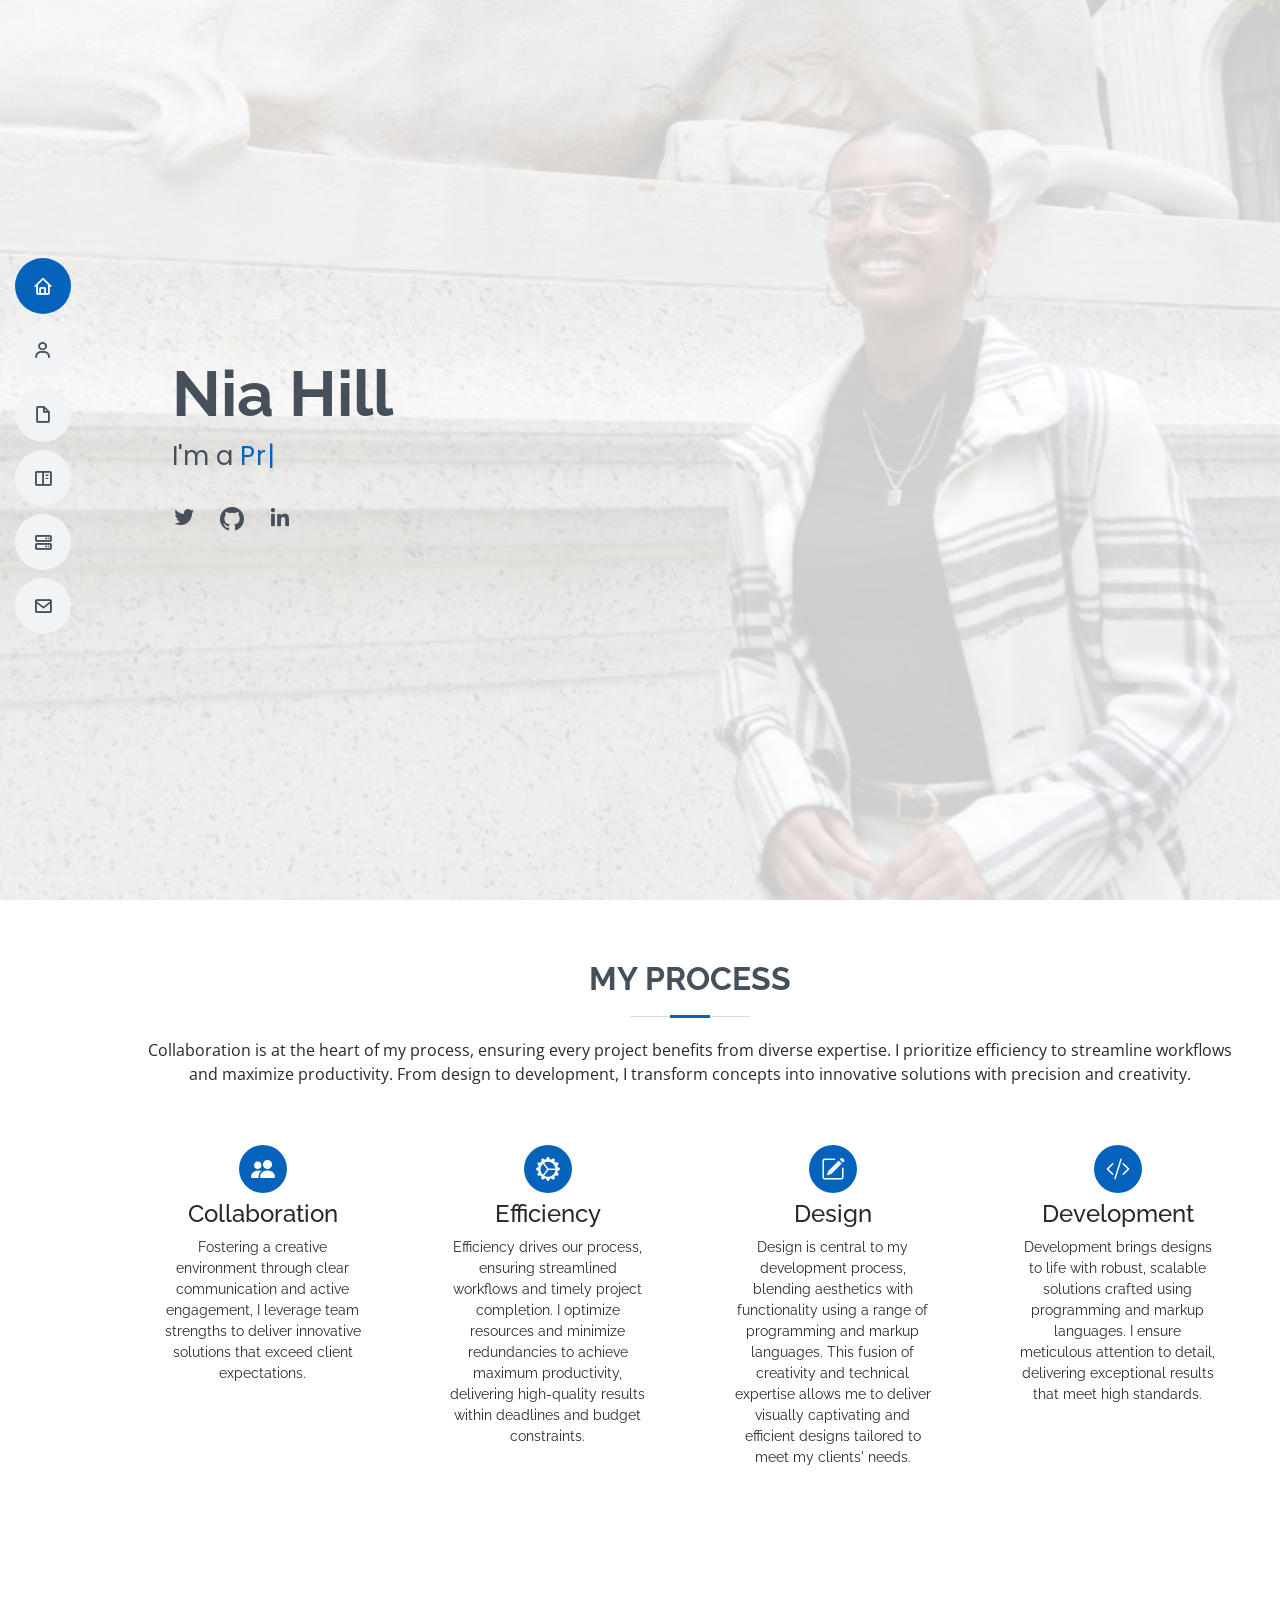
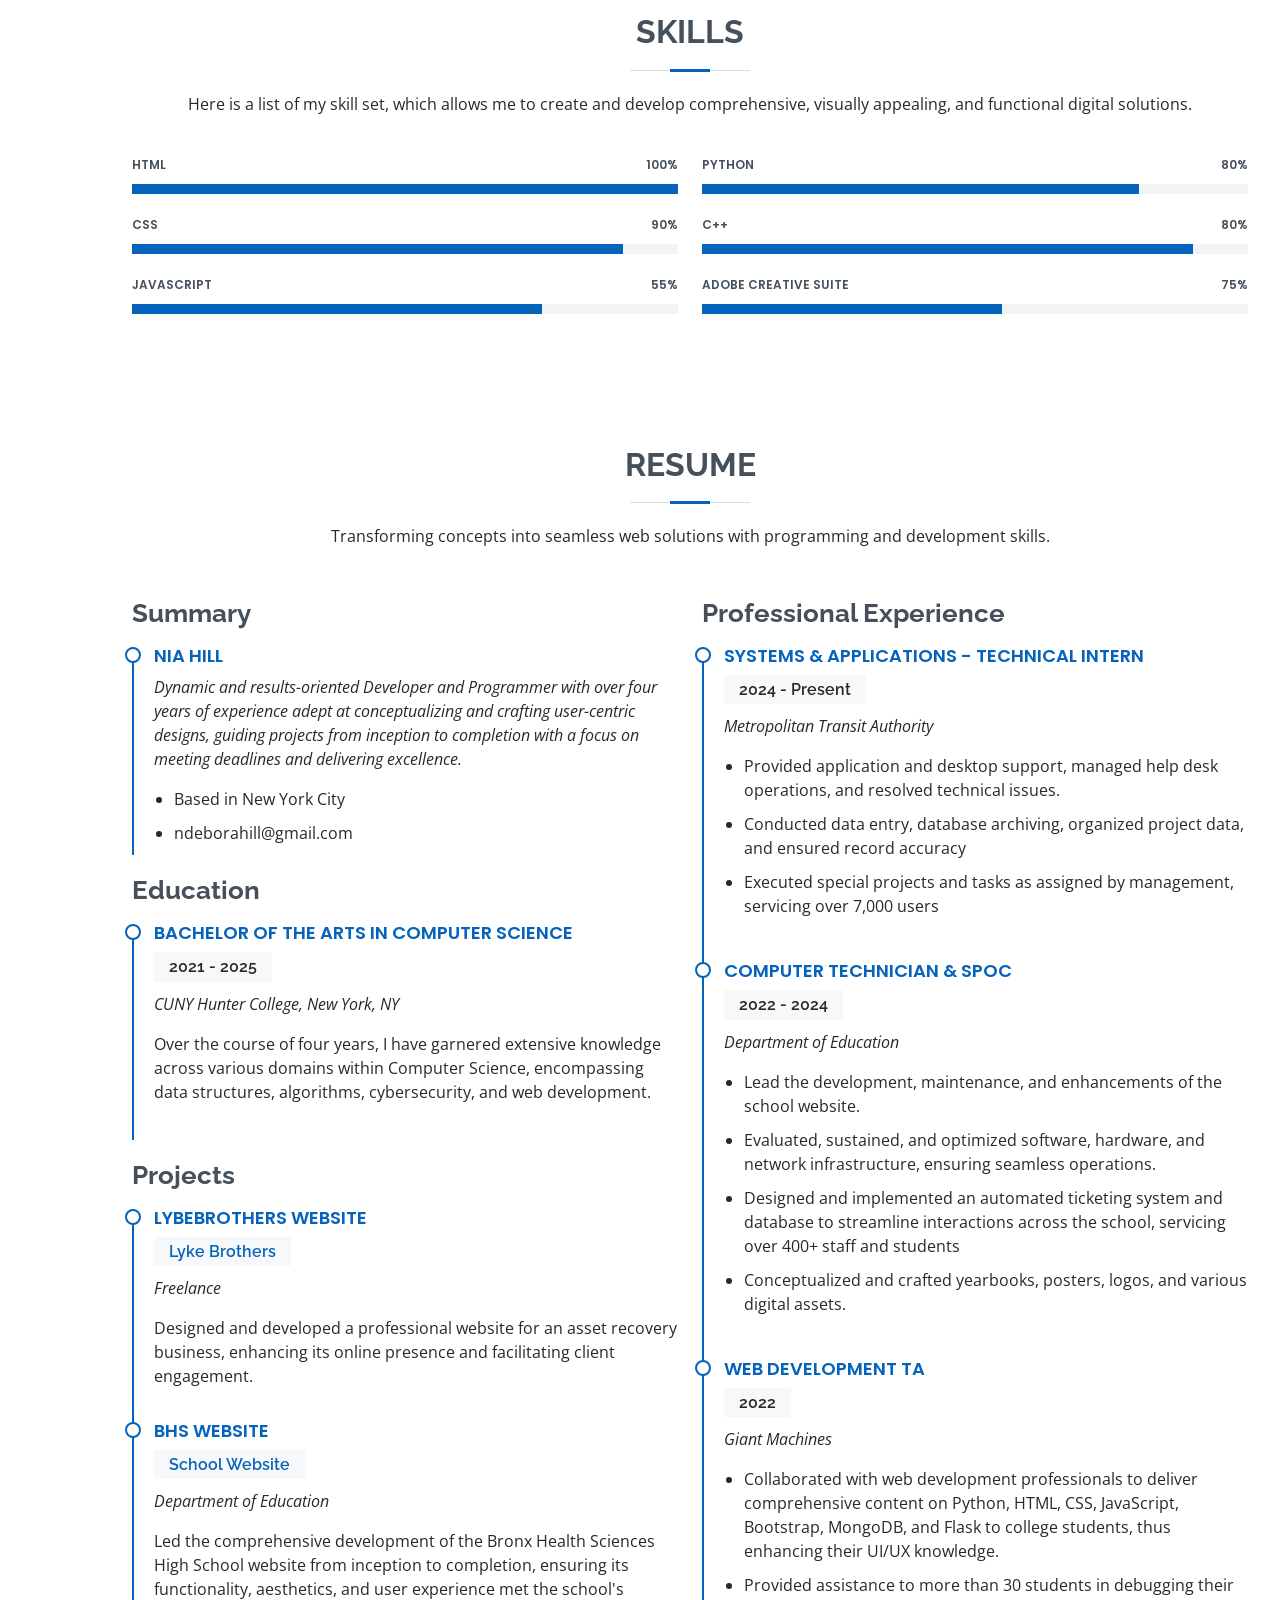
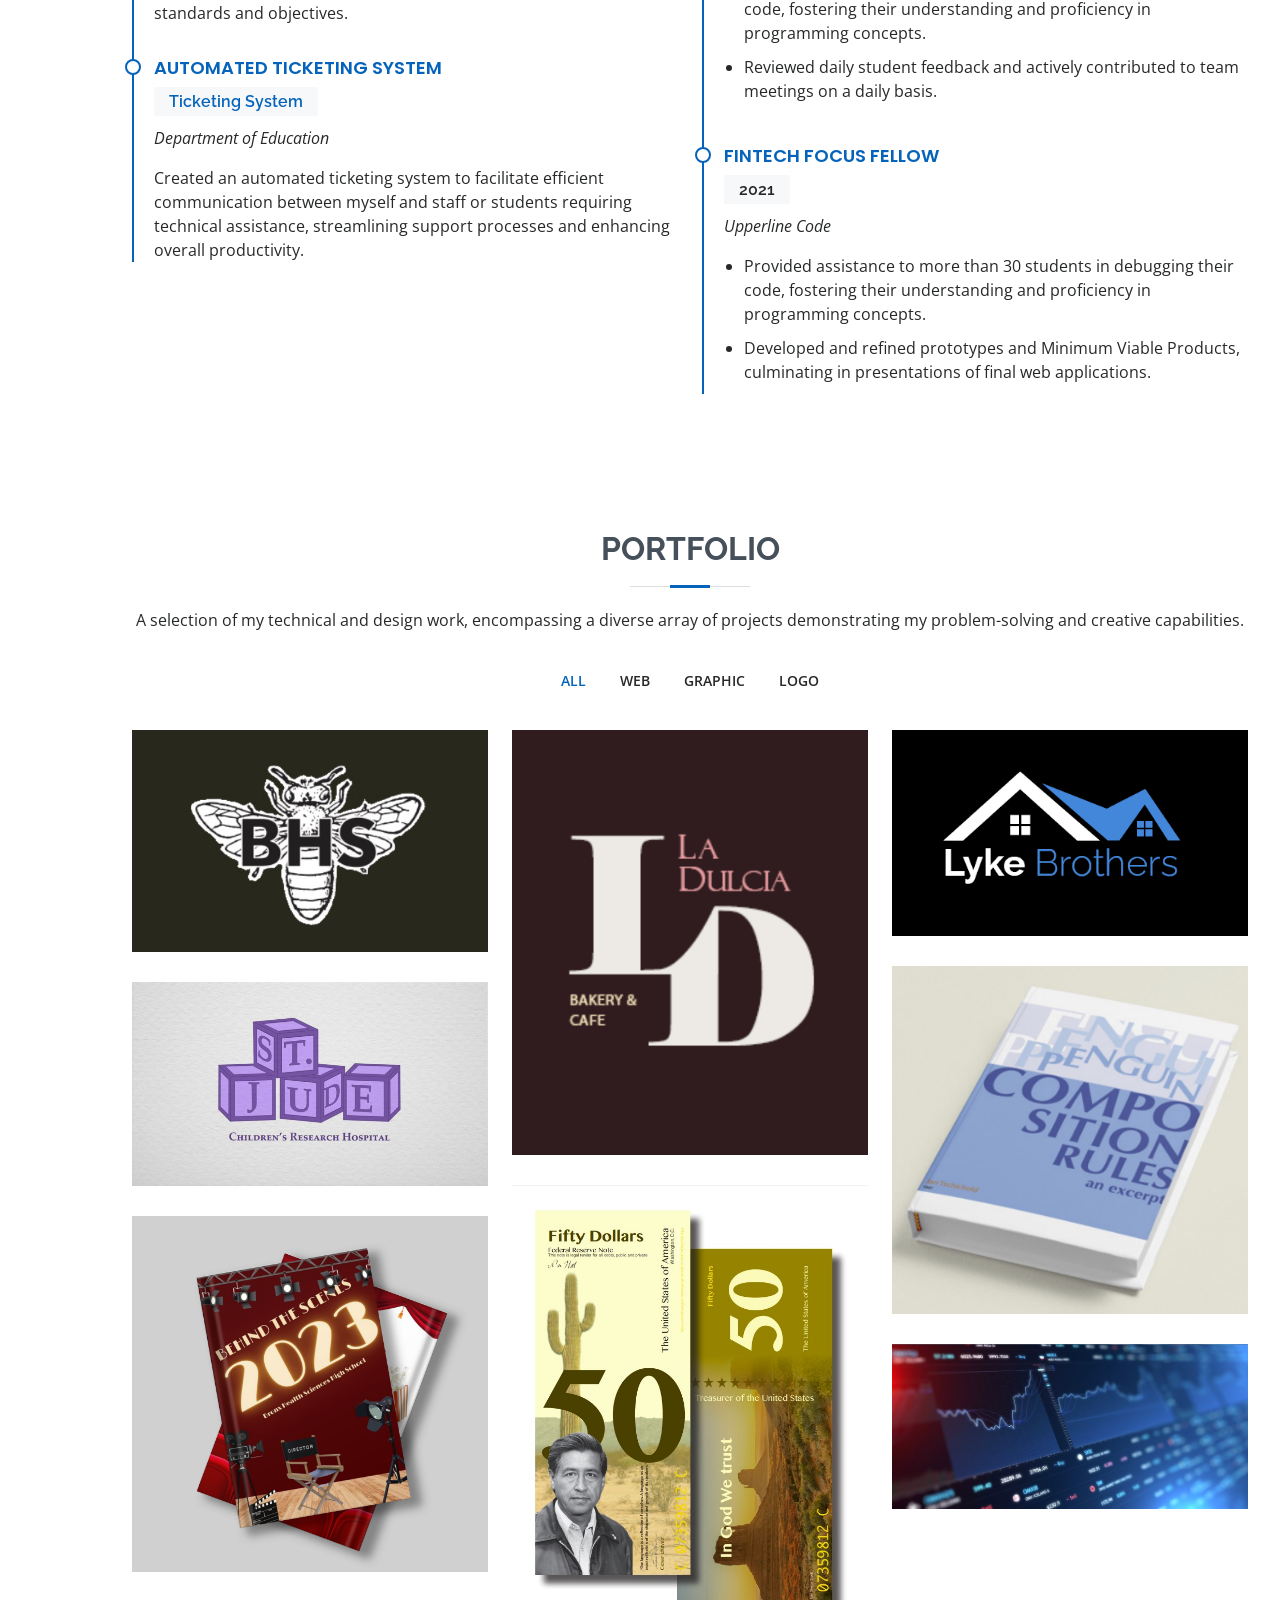
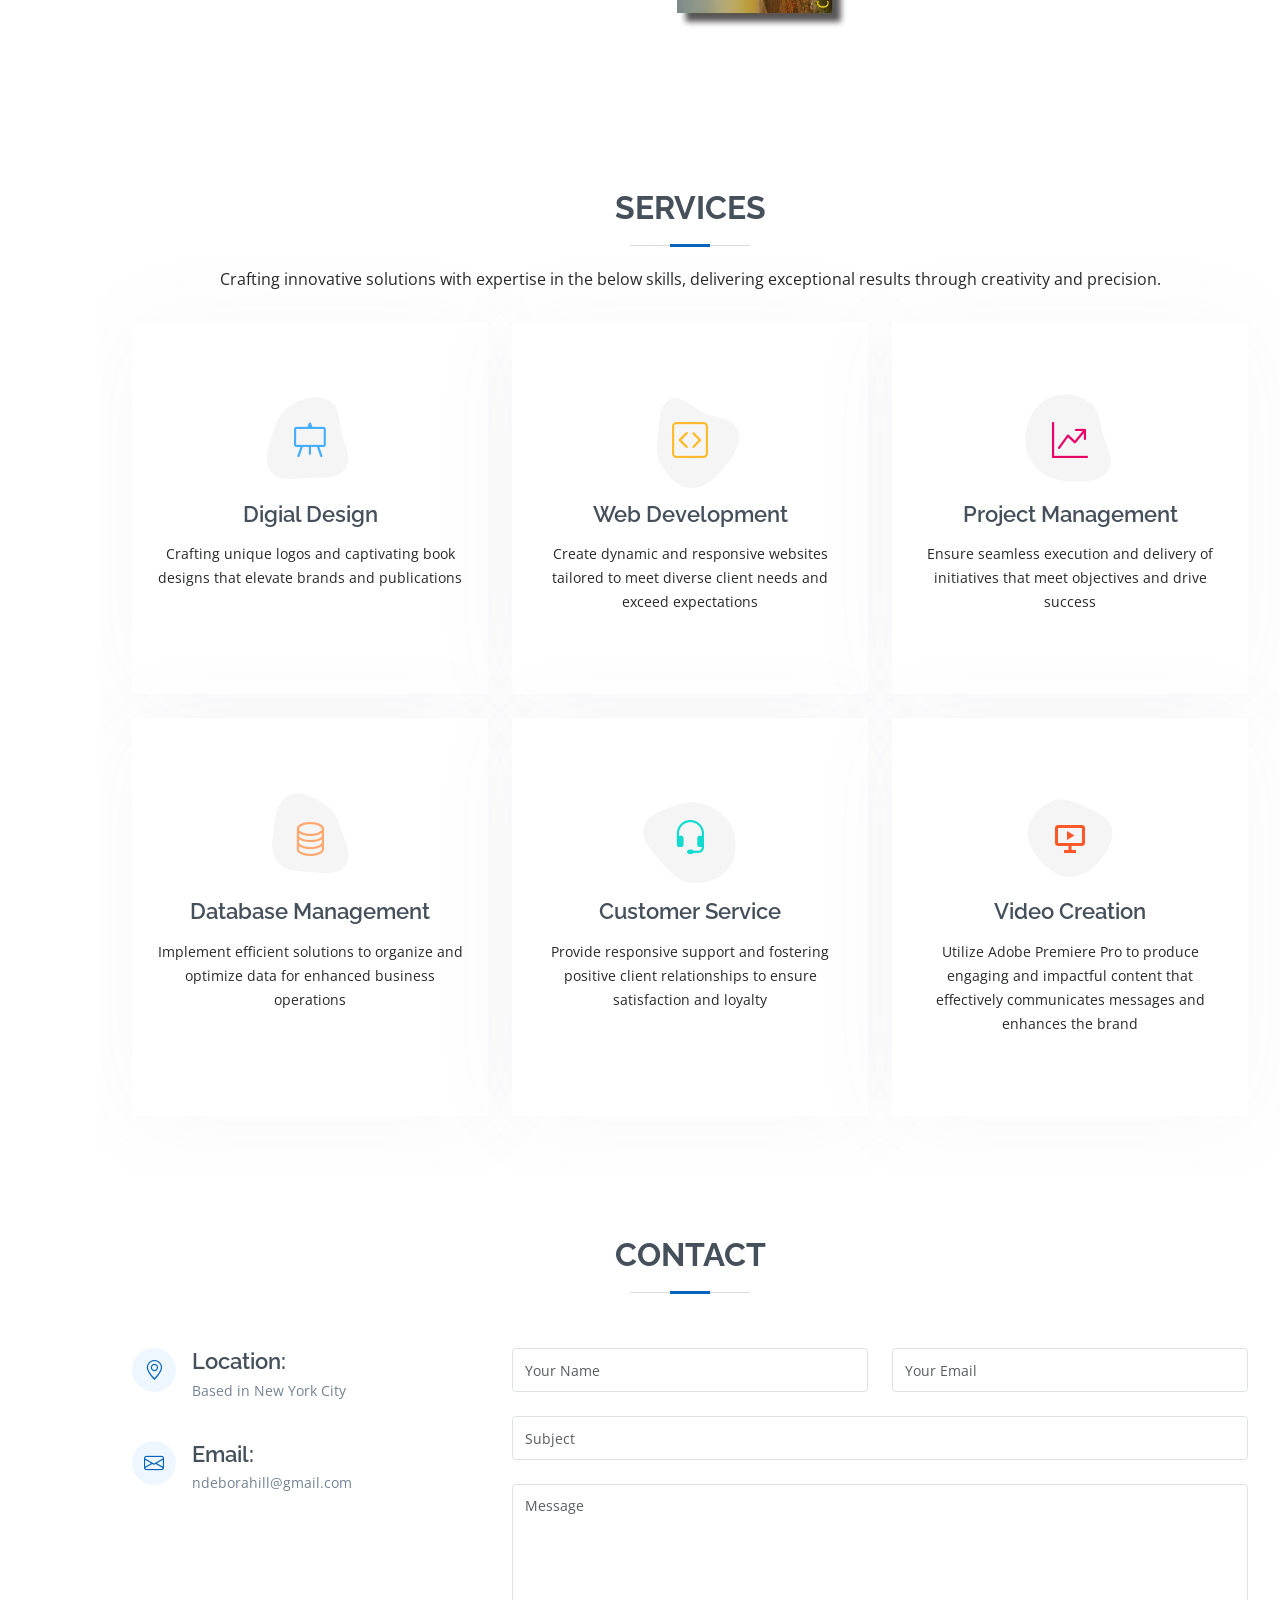
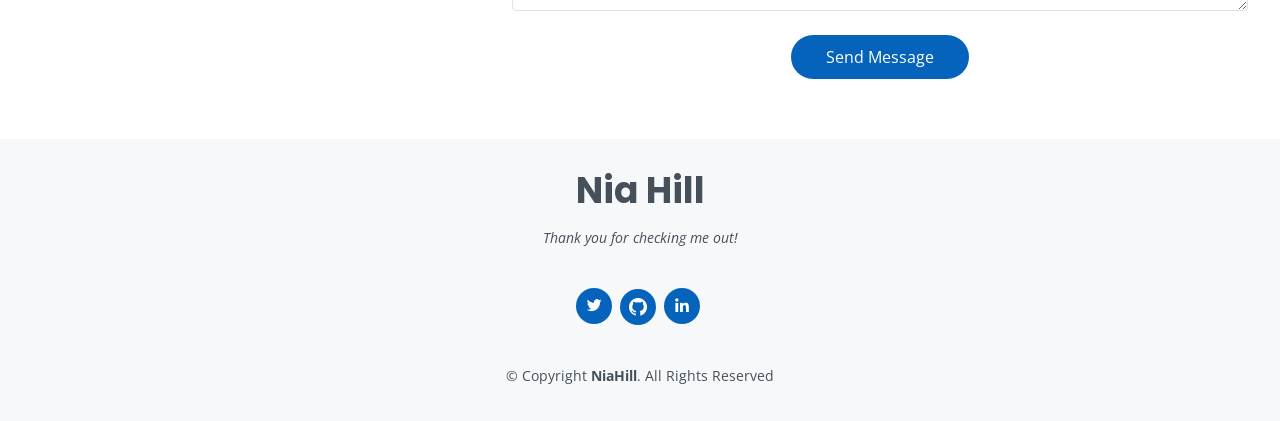
==== commit 7671ed3a: "Add files via upload" ====
--- a/index.html
+++ b/index.html
@@ -327,7 +327,7 @@
           <!-- Restaurant Logo Design -->
           <div class="col-lg-4 col-md-6 portfolio-item filter-app">
             <div class="portfolio-wrap">
-              <img src="assets/img/portfolio/restaurant/restaurant-sign-mockup.jpg" class="img-fluid" alt="">
+              <img src="assets/img/portfolio/restaurant/restaurant-logo.png" class="img-fluid" alt="">
               <div class="portfolio-info">
                 <h4>Restaurant Logo Design</h4>
                 <p>Logo</p>
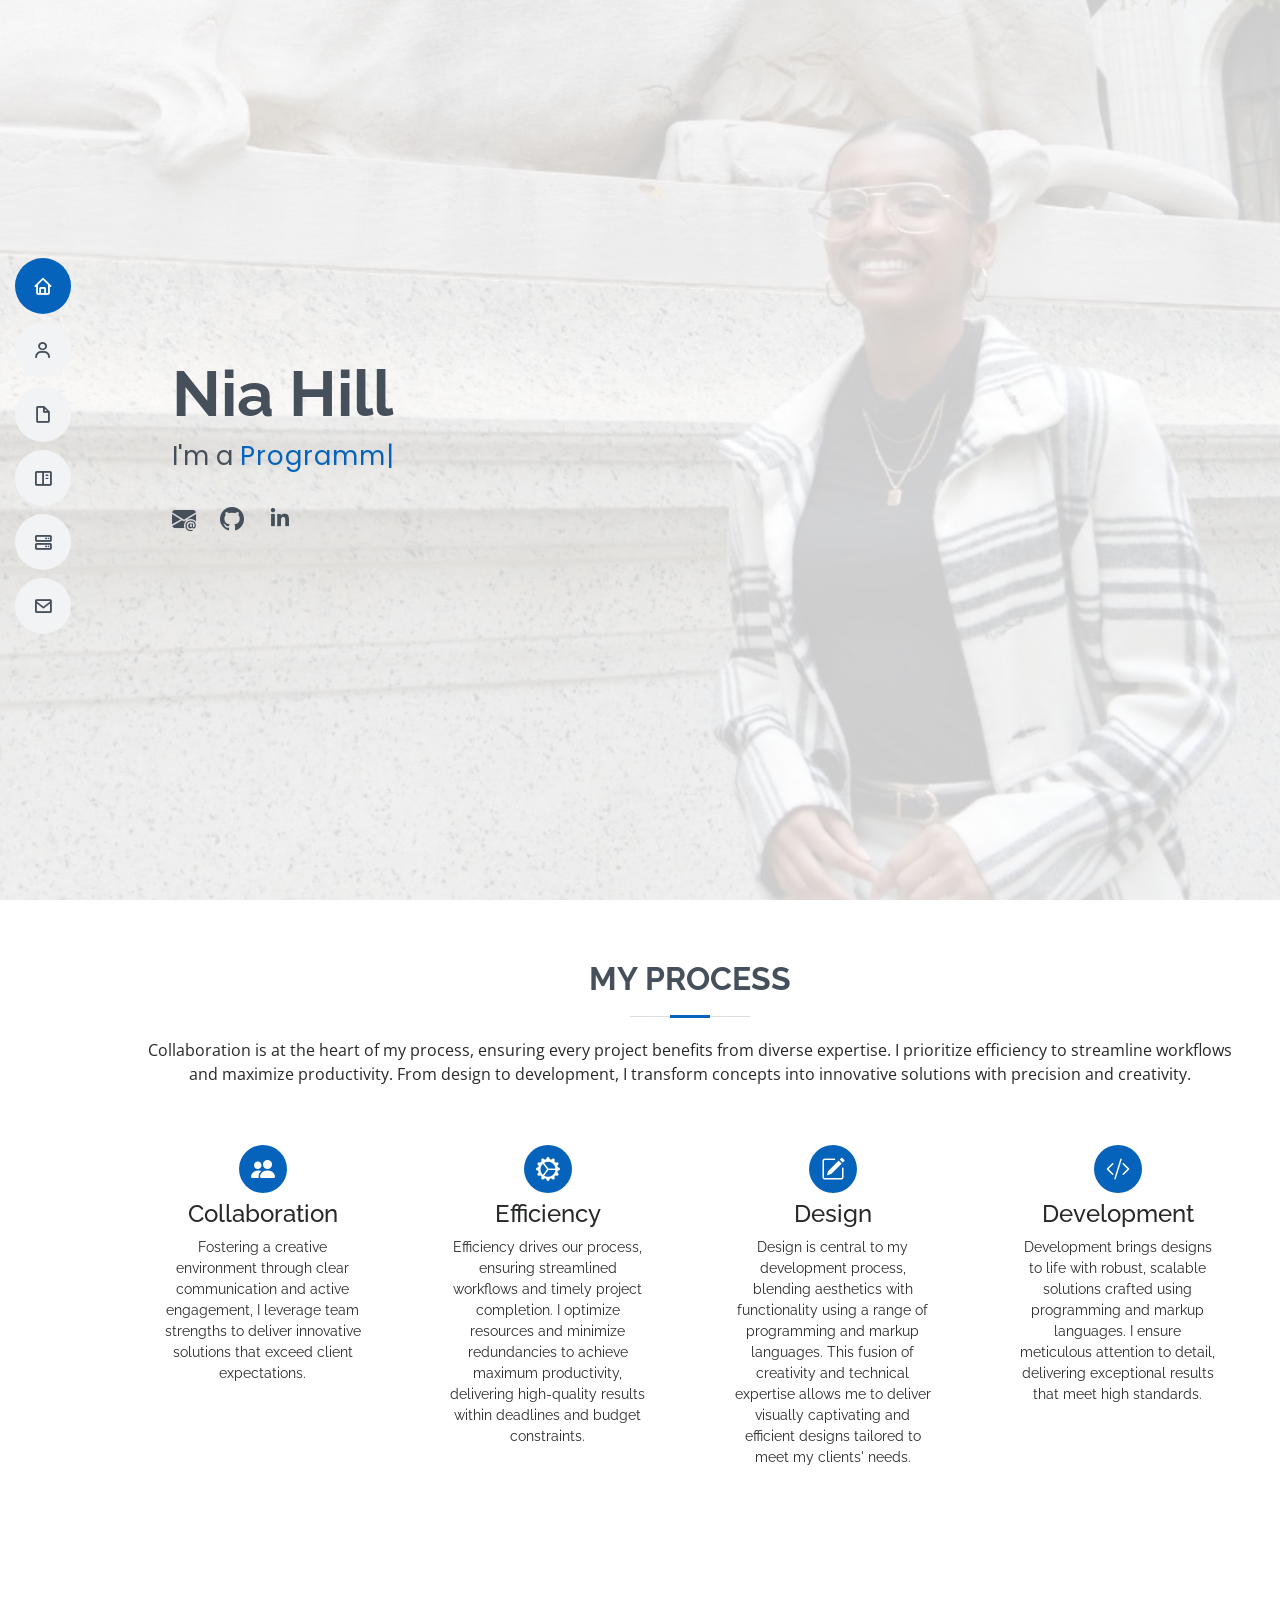
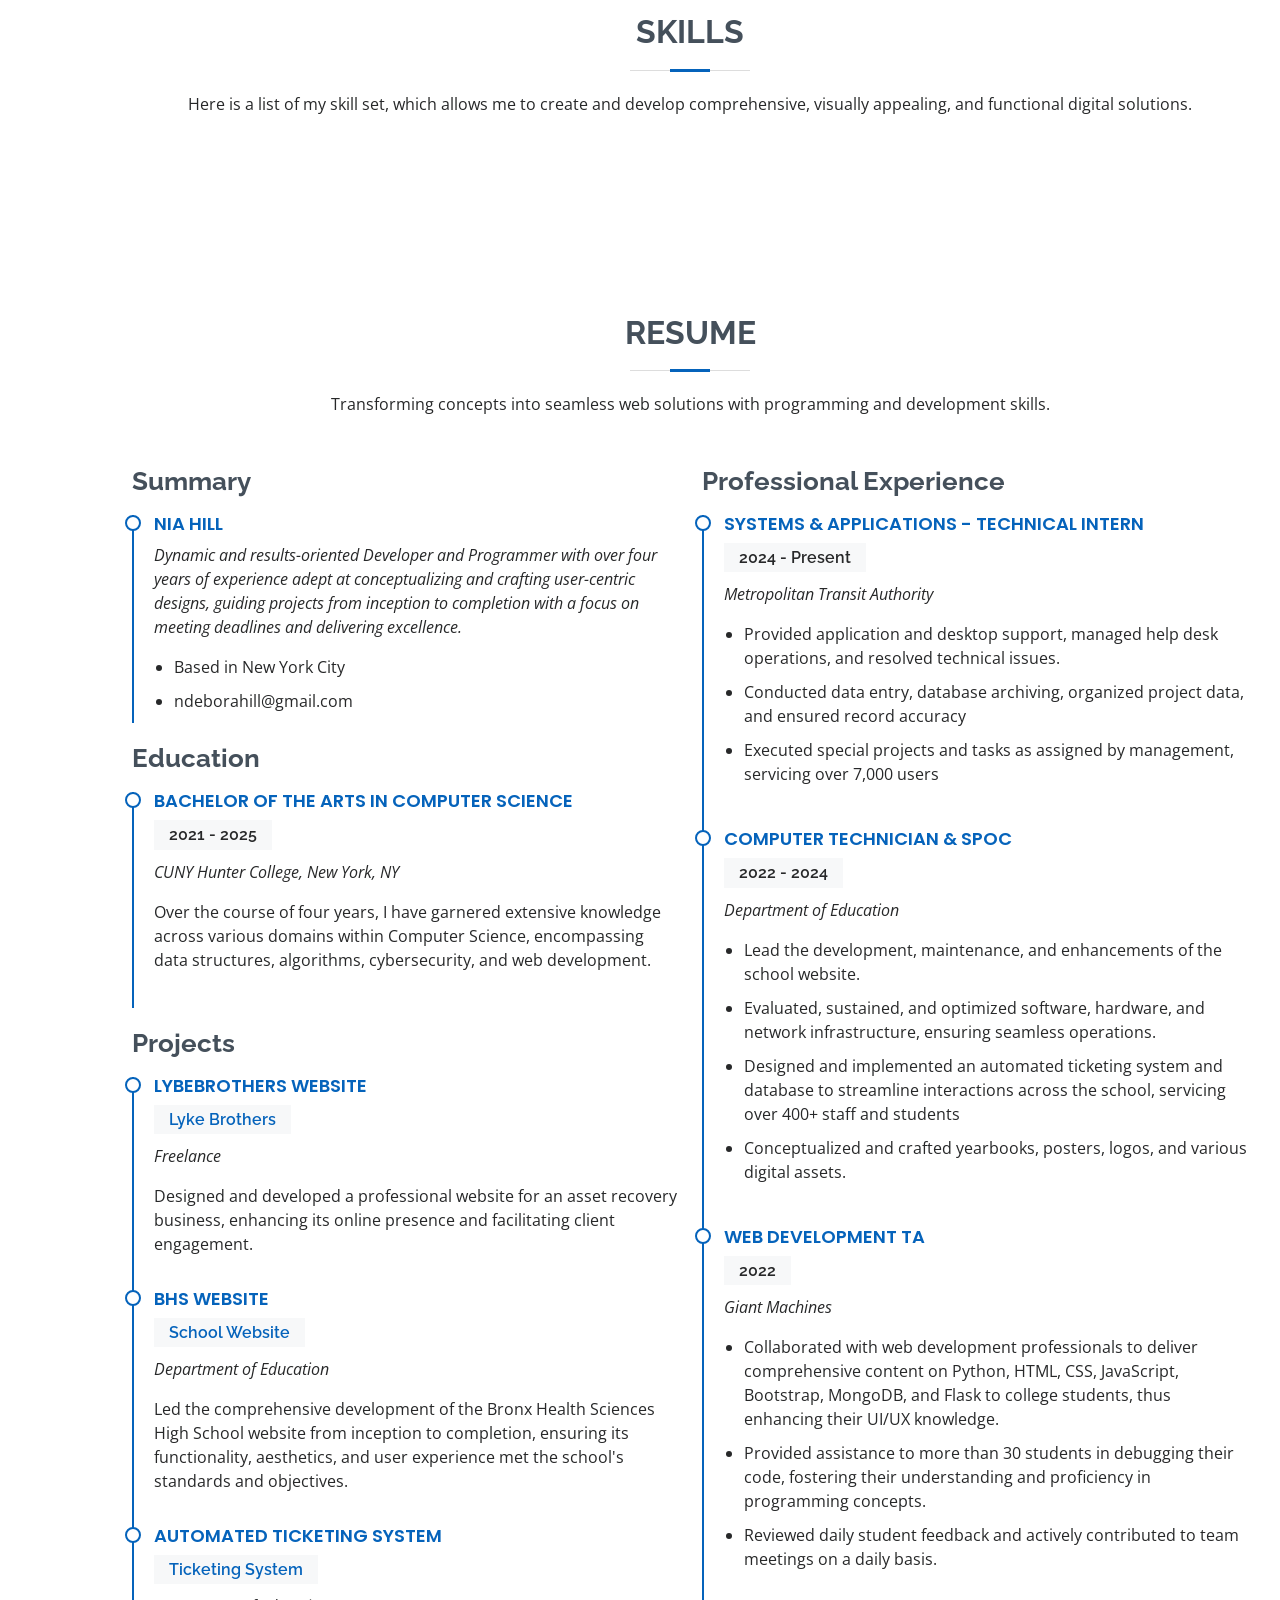
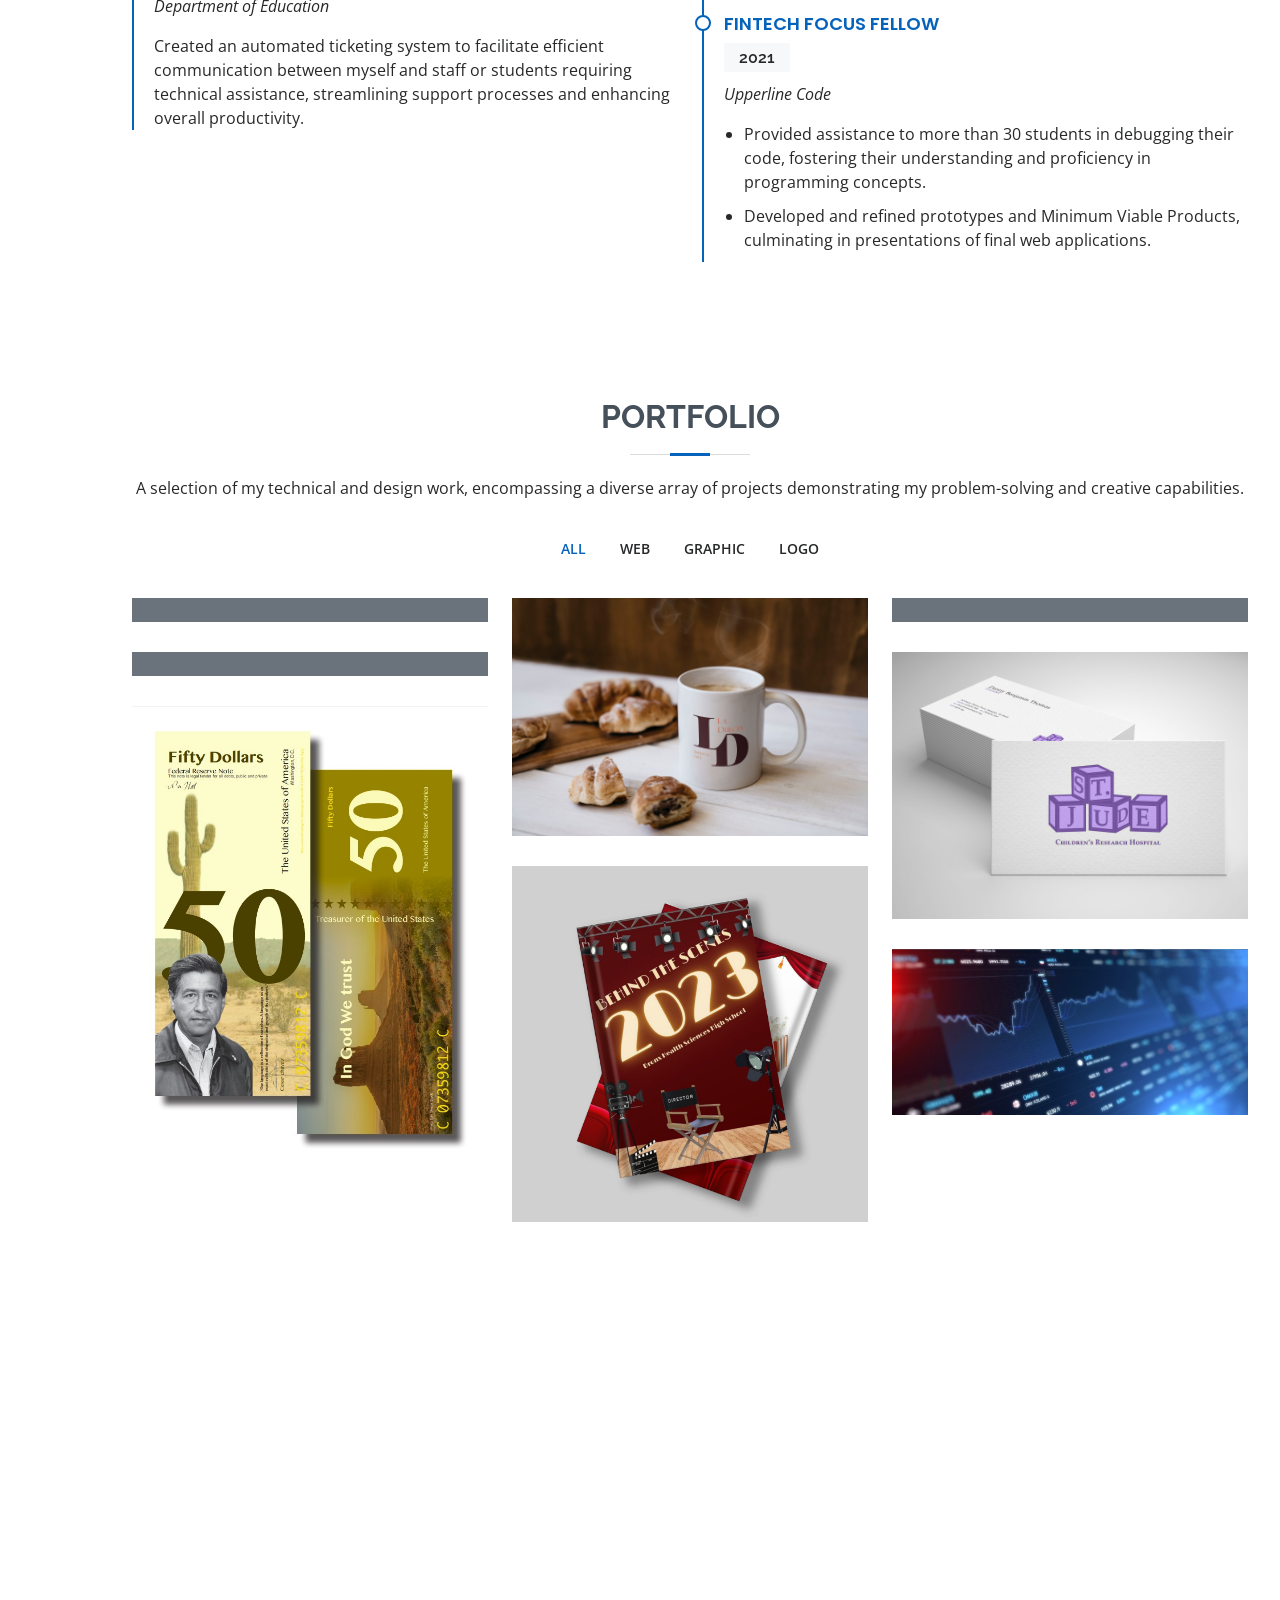
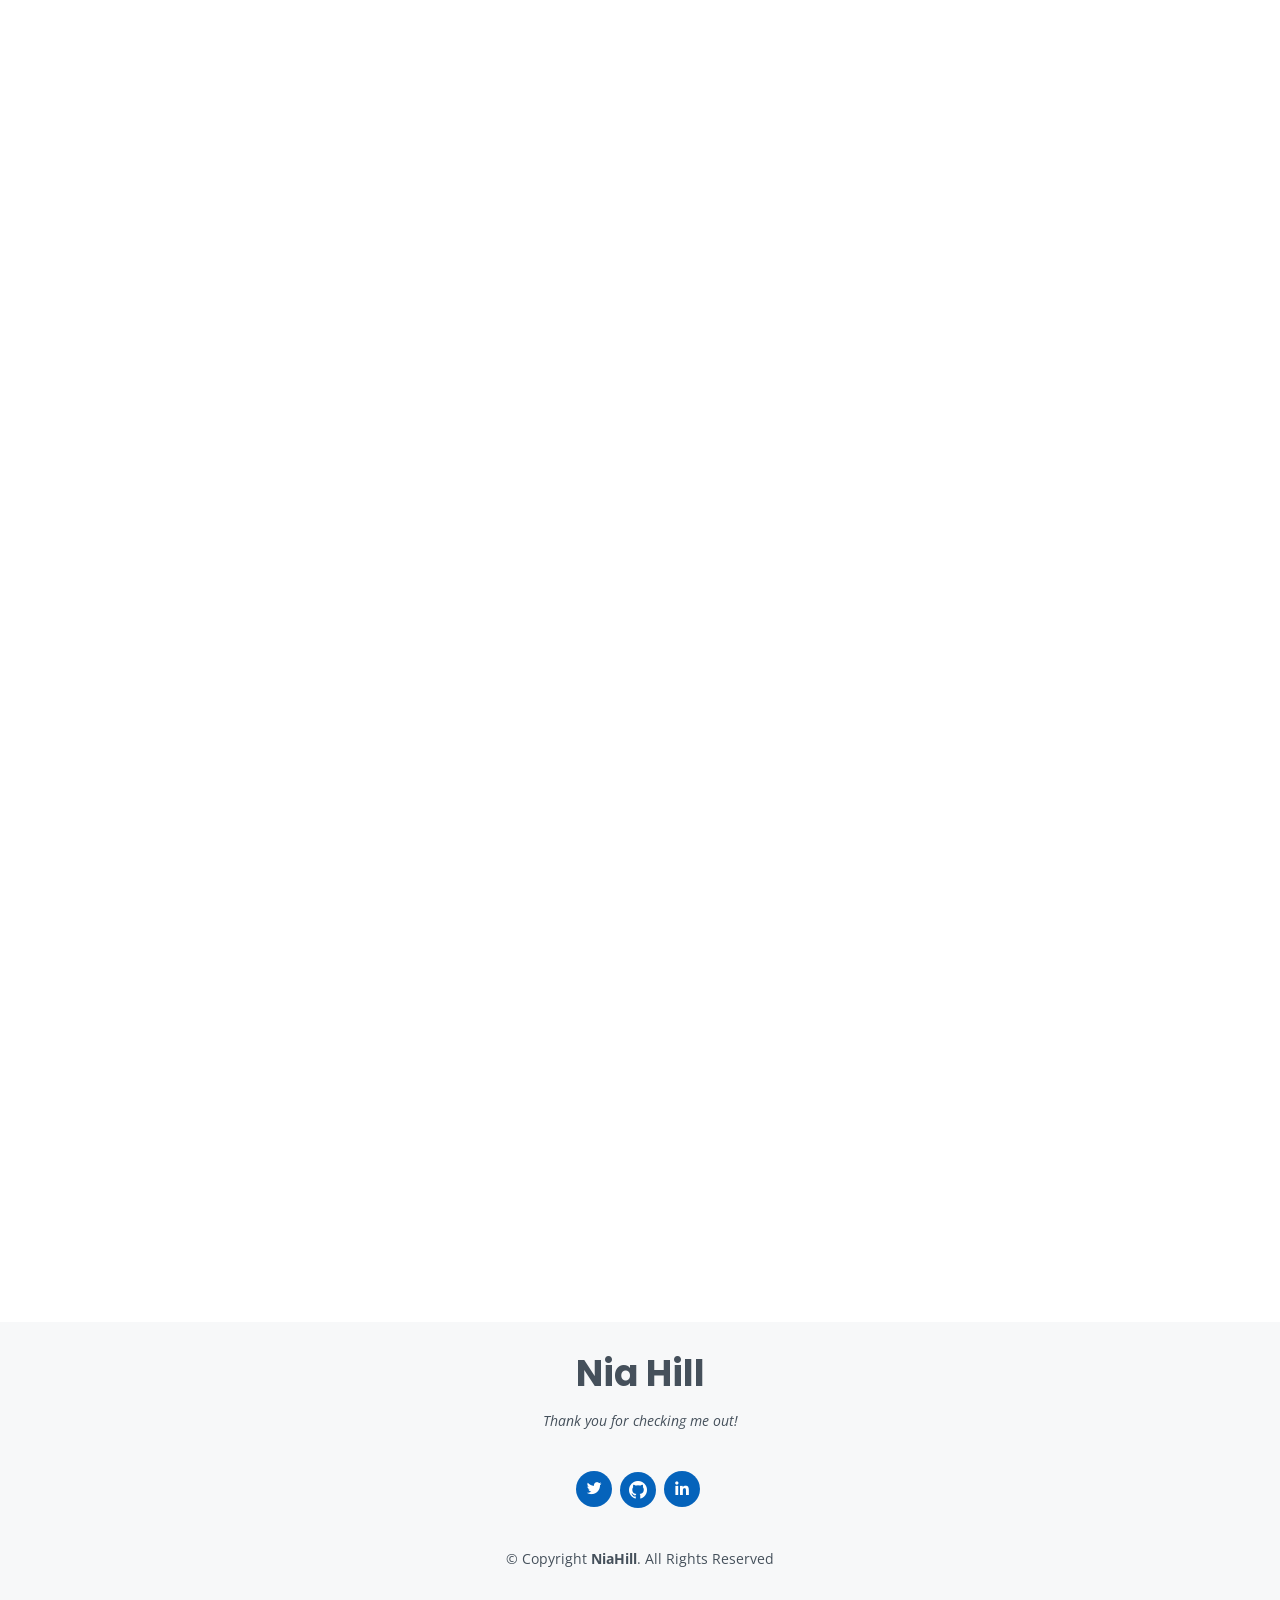
==== commit 04155c8d: "Add files via upload" ====
--- a/index.html
+++ b/index.html
@@ -57,16 +57,14 @@
       <h1>Nia Hill</h1>
       <p>I'm a <span class="typed" data-typed-items="Programmer, Developer, Technician, Designer, Freelancer"></span></p>
       <div class="social-links">
-        <a href="#" class="twitter"><i class="bx bxl-twitter"></i></a>
-        <!-- CHANGE TO GITHUB--><a href = "#" class="instagram"><i class="bi bi-github"></i></a>
-        <a href="#" class="linkedin"><i class="bx bxl-linkedin"></i></a>
+        <a href="mailto: name@email.com" class="twitter"><i class="bi bi-envelope-at-fill"></i></a>
+        <a href = "https://github.com/its-ni-a/" class="instagram"><i class="bi bi-github"></i></a>
+        <a href="https://www.linkedin.com/in/nia-hill/" class="linkedin"><i class="bx bxl-linkedin"></i></a>
       </div>
     </div>
   </section>
 
   <main id="main">
-
-
 
     <!-- ======= Facts Section ======= -->
     <section id="facts" class="facts">
@@ -126,7 +124,107 @@
           <p>Here is a list of my skill set, which allows me to create and develop comprehensive, visually appealing, and functional digital solutions.</p>
         </div>
 
-        <div class="row skills-content">
+        <div class="row">
+
+          <div class="col-lg-2 col-md-3 col-sm-6 d-flex align-items-stretch" data-aos="zoom-in" data-aos-delay="100">
+            <div class="icon-box">
+              <div class="icon">
+                <img src="assets/img/icons/icons8-html-144.png" class="img-fluid" alt="" id="html">
+              </div>
+            </div>
+          </div>
+
+          <div class="col-lg-2 col-md-3 col-sm-6 d-flex align-items-stretch" data-aos="zoom-in" data-aos-delay="100">
+            <div class="icon-box">
+              <div class="icon">
+                <img src="assets/img/icons/icons8-css-144.png" class="img-fluid" alt="" id="html">
+              </div>
+            </div>
+          </div>
+
+          <div class="col-lg-2 col-md-3 col-sm-6 d-flex align-items-stretch" data-aos="zoom-in" data-aos-delay="100">
+            <div class="icon-box">
+              <div class="icon">
+                <img src="assets/img/icons/icons8-javascript-144.png" class="img-fluid" alt="" id="html">
+              </div>
+            </div>
+          </div>
+
+          <div class="col-lg-2 col-md-3 col-sm-6 d-flex align-items-stretch" data-aos="zoom-in" data-aos-delay="100">
+            <div class="icon-box">
+              <div class="icon">
+                <img src="assets/img/icons/icons8-c-144.png" class="img-fluid" alt="" id="html">
+              </div>
+            </div>
+          </div>
+
+          <div class="col-lg-2 col-md-3 col-sm-6 d-flex align-items-stretch" data-aos="zoom-in" data-aos-delay="100">
+            <div class="icon-box">
+              <div class="icon">
+                <img src="assets/img/icons/icons8-python-144.png" class="img-fluid" alt="" id="html">
+              </div>
+            </div>
+          </div>
+
+          <div class="col-lg-2 col-md-3 col-sm-6 d-flex align-items-stretch" data-aos="zoom-in" data-aos-delay="100">
+            <div class="icon-box">
+              <div class="icon">
+                <img src="assets/img/icons/icons8-figma-144.png" class="img-fluid" alt="" id="html">
+              </div>
+            </div>
+          </div>
+
+          <div class="col-lg-2 col-md-3 col-sm-6 d-flex align-items-stretch" data-aos="zoom-in" data-aos-delay="100">
+            <div class="icon-box">
+              <div class="icon">
+                <img src="assets/img/icons/icons8-microsoft-144.png" class="img-fluid" alt="" id="html">
+              </div>
+            </div>
+          </div>
+          
+          <div class="col-lg-2 col-md-3 col-sm-6 d-flex align-items-stretch" data-aos="zoom-in" data-aos-delay="100">
+            <div class="icon-box">
+              <div class="icon">
+                <img src="assets/img/icons/icons8-adobe-144.png" class="img-fluid" alt="" id="html">
+              </div>
+            </div>
+          </div>
+
+          <div class="col-lg-2 col-md-3 col-sm-6 d-flex align-items-stretch" data-aos="zoom-in" data-aos-delay="100">
+            <div class="icon-box">
+              <div class="icon">
+                <img src="assets/img/icons/icons8-adobe-illustrator-144.png" class="img-fluid" alt="" id="html">
+              </div>
+            </div>
+          </div>
+
+          <div class="col-lg-2 col-md-3 col-sm-6 d-flex align-items-stretch" data-aos="zoom-in" data-aos-delay="100">
+            <div class="icon-box">
+              <div class="icon">
+                <img src="assets/img/icons/icons8-adobe-indesign-144.png" class="img-fluid" alt="" id="html">
+              </div>
+            </div>
+          </div>
+
+          <div class="col-lg-2 col-md-3 col-sm-6 d-flex align-items-stretch" data-aos="zoom-in" data-aos-delay="100">
+            <div class="icon-box">
+              <div class="icon">
+                <img src="assets/img/icons/icons8-adobe-144 (1).png" class="img-fluid" alt="" id="html">
+              </div>
+            </div>
+          </div>
+
+          <div class="col-lg-2 col-md-3 col-sm-6 d-flex align-items-stretch" data-aos="zoom-in" data-aos-delay="100">
+            <div class="icon-box">
+              <div class="icon">
+                <img src="assets/img/icons/icons8-canva-144.png" class="img-fluid" alt="" id="html">
+              </div>
+            </div>
+          </div>
+
+        </div>
+
+        <!-- <div class="row skills-content">
 
           <div class="col-lg-6">
 
@@ -178,7 +276,7 @@
 
           </div>
 
-        </div>
+        </div> -->
 
       </div>
     </section>
@@ -312,7 +410,7 @@
           <!-- BHS School Website -->
           <div class="col-lg-4 col-md-6 portfolio-item filter-web">
             <div class="portfolio-wrap">
-              <img src="assets/img/portfolio/bhs_website/bhs-logo.jpg" class="img-fluid" alt="">
+              <img src="assets/img/portfolio/bhs_website/bhs-mockup.jpg" class="img-fluid" alt="">
               <div class="portfolio-info">
                 <h4>BHS School Website</h4>
                 <p>Web</p>
@@ -327,7 +425,7 @@
           <!-- Restaurant Logo Design -->
           <div class="col-lg-4 col-md-6 portfolio-item filter-app">
             <div class="portfolio-wrap">
-              <img src="assets/img/portfolio/restaurant/restaurant-logo.png" class="img-fluid" alt="">
+              <img src="assets/img/portfolio/restaurant/restaurant-mug.jpg" class="img-fluid" alt="">
               <div class="portfolio-info">
                 <h4>Restaurant Logo Design</h4>
                 <p>Logo</p>
@@ -342,7 +440,7 @@
           <!-- Lyke Brothers Website -->
           <div class="col-lg-4 col-md-6 portfolio-item filter-web">
             <div class="portfolio-wrap">
-              <img src="lyke-brothers-logo-bg.png" class="img-fluid" alt="">
+              <img src="./assets/img/portfolio/lyke_brothers/lyke_brothers_mockup.jpg" class="img-fluid" alt="">
               <div class="portfolio-info">
                 <h4>Lyke Brothers Website</h4>
                 <p>Web</p>
@@ -357,7 +455,7 @@
           <!-- Penguin Book Redesign -->
           <div class="col-lg-4 col-md-6 portfolio-item filter-card">
             <div class="portfolio-wrap">
-              <img src="assets/img/portfolio/penguin_book/penguin-book-mockup.jpg" class="img-fluid" alt="">
+              <img src="assets/img/portfolio/penguin_book/penguin-cover_light.jpg" class="img-fluid" alt="">
               <div class="portfolio-info">
                 <h4>Penguin Book Redesign</h4>
                 <p>Graphic</p>
@@ -373,7 +471,7 @@
           <!-- St. Jude Logo Redesign-->
           <div class="col-lg-4 col-md-6 portfolio-item filter-app">
             <div class="portfolio-wrap">
-              <img src="assets/img/portfolio/st_jude_redesign/st-jude_logo_texture.jpg" class="img-fluid" alt="">
+              <img src="assets/img/portfolio/st_jude_redesign/st_jude_card.jpg" class="img-fluid" alt="">
               <div class="portfolio-info">
                 <h4>St. Jude Logo Redesign</h4>
                 <p>Logo</p>
@@ -525,9 +623,6 @@
               <p>Utilize Adobe Premiere Pro to produce engaging and impactful content that effectively communicates messages and enhances the brand</p>
             </div>
           </div>
-
-          
-
         </div>
 
       </div>
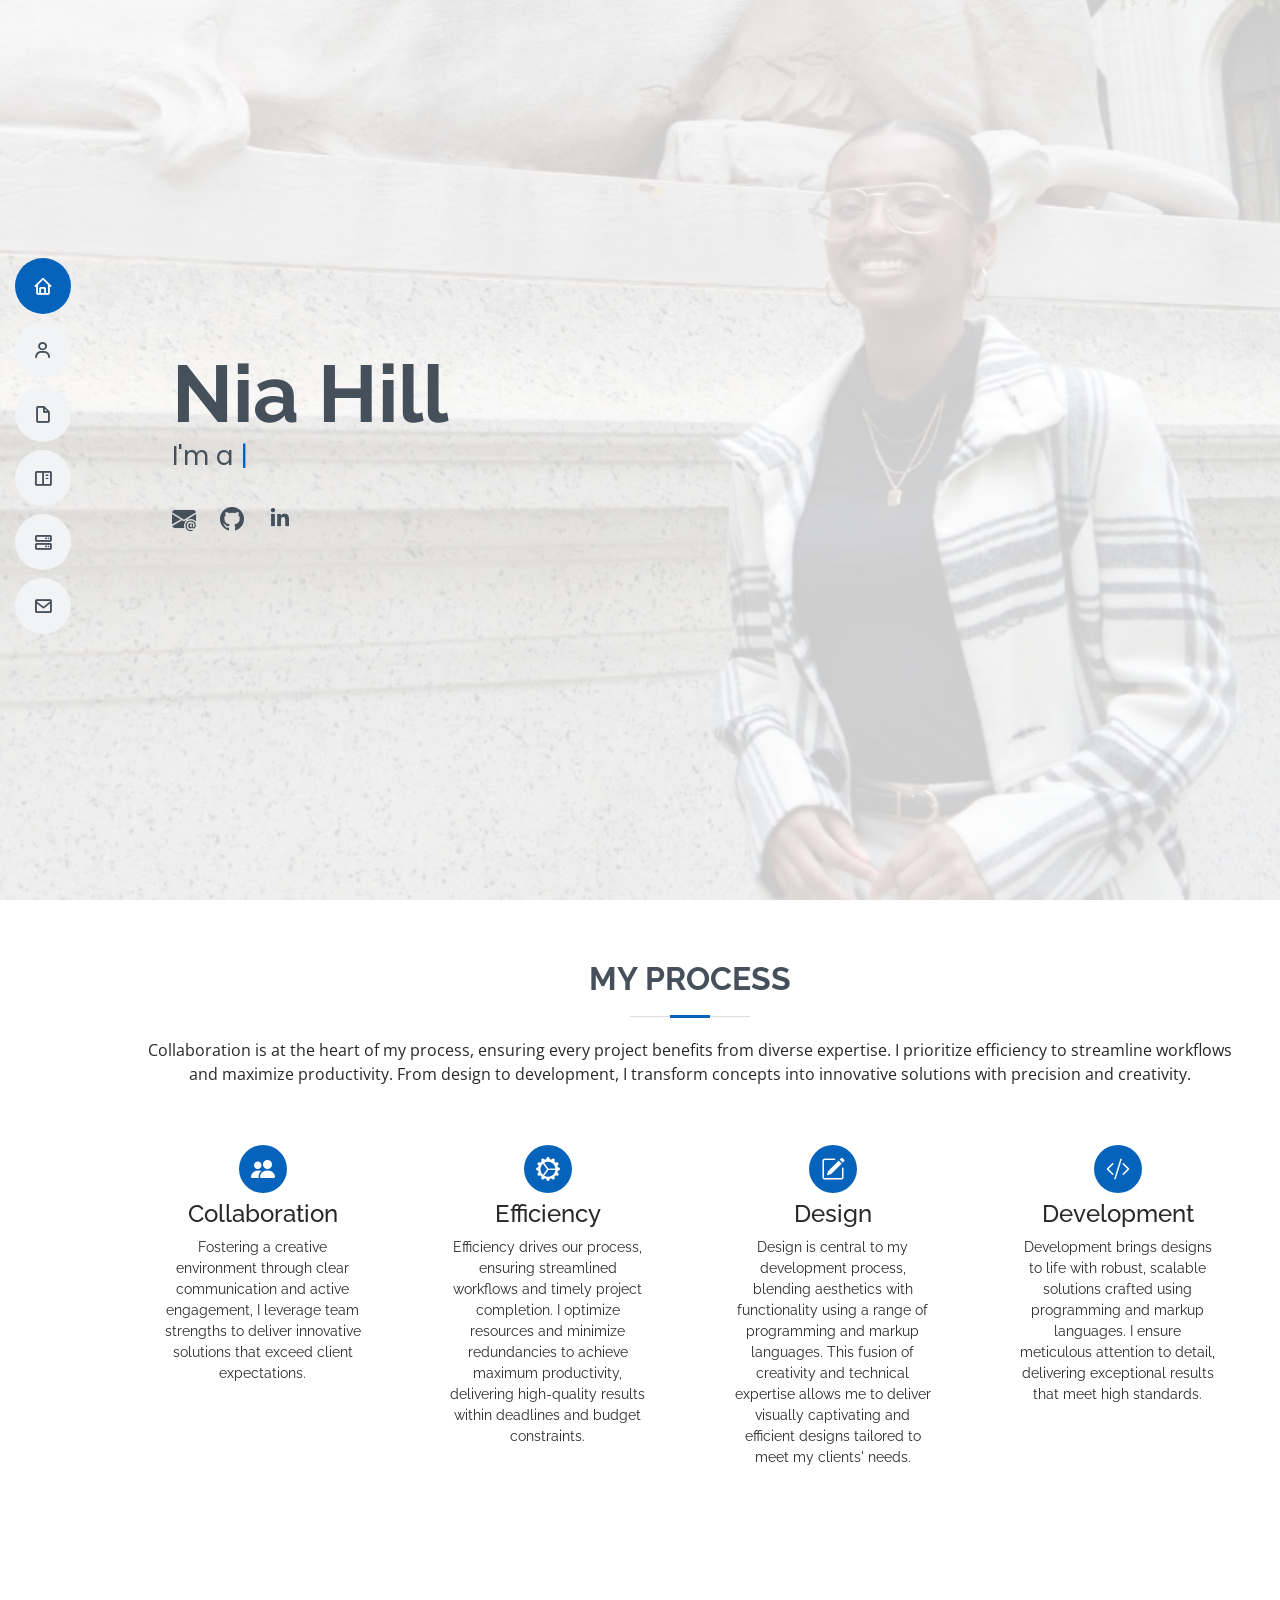
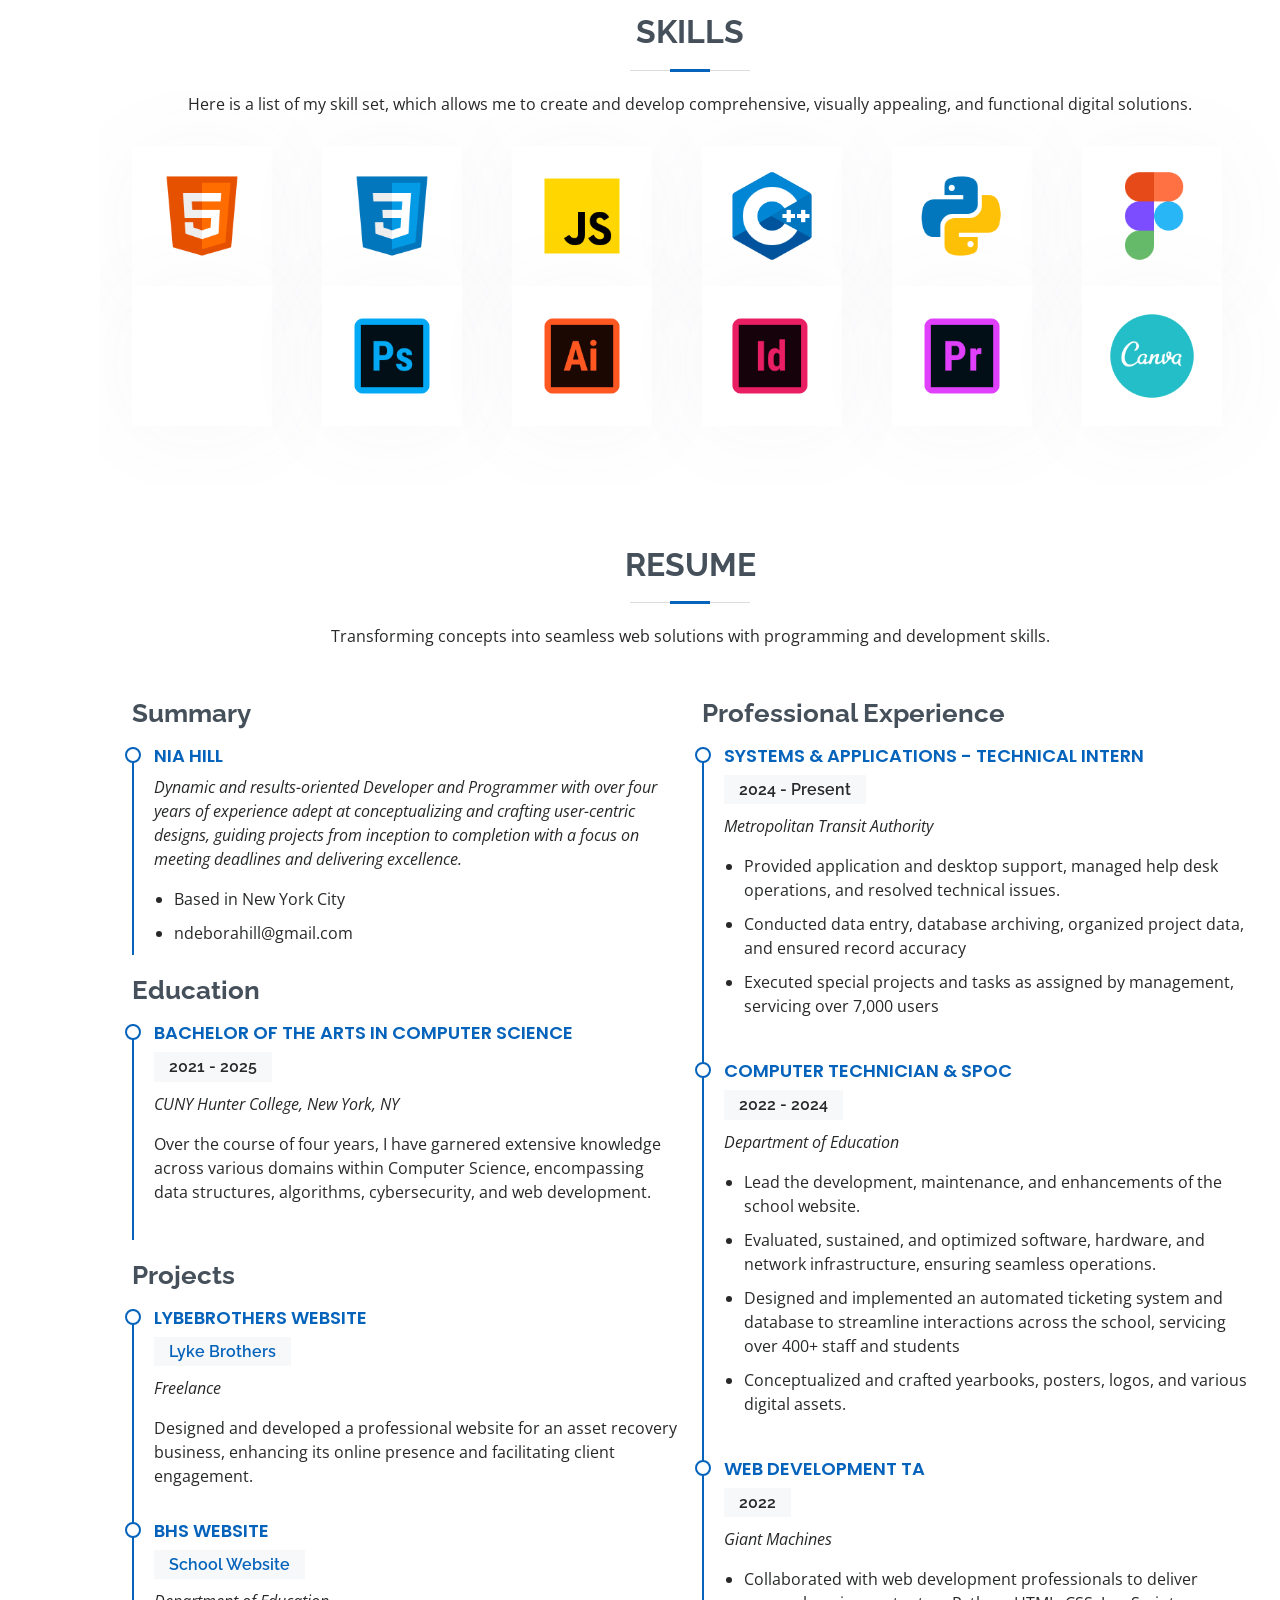
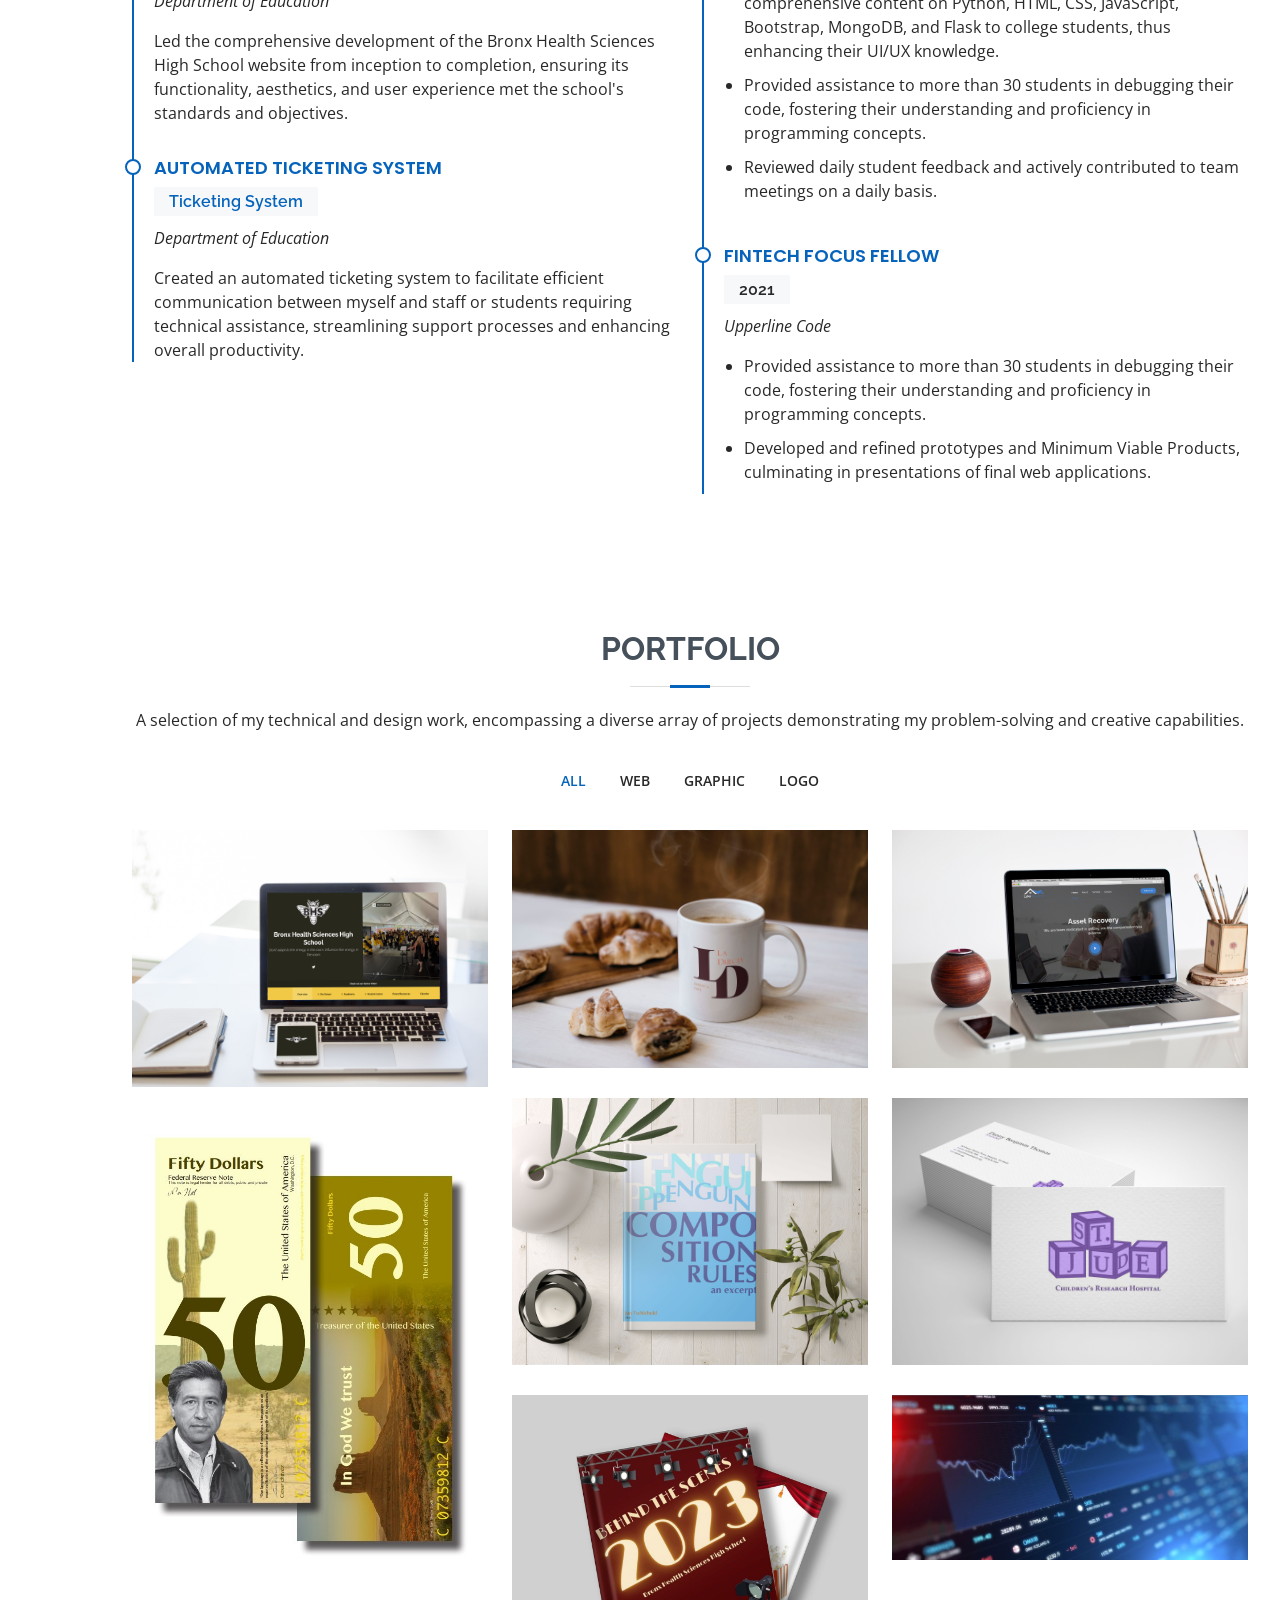
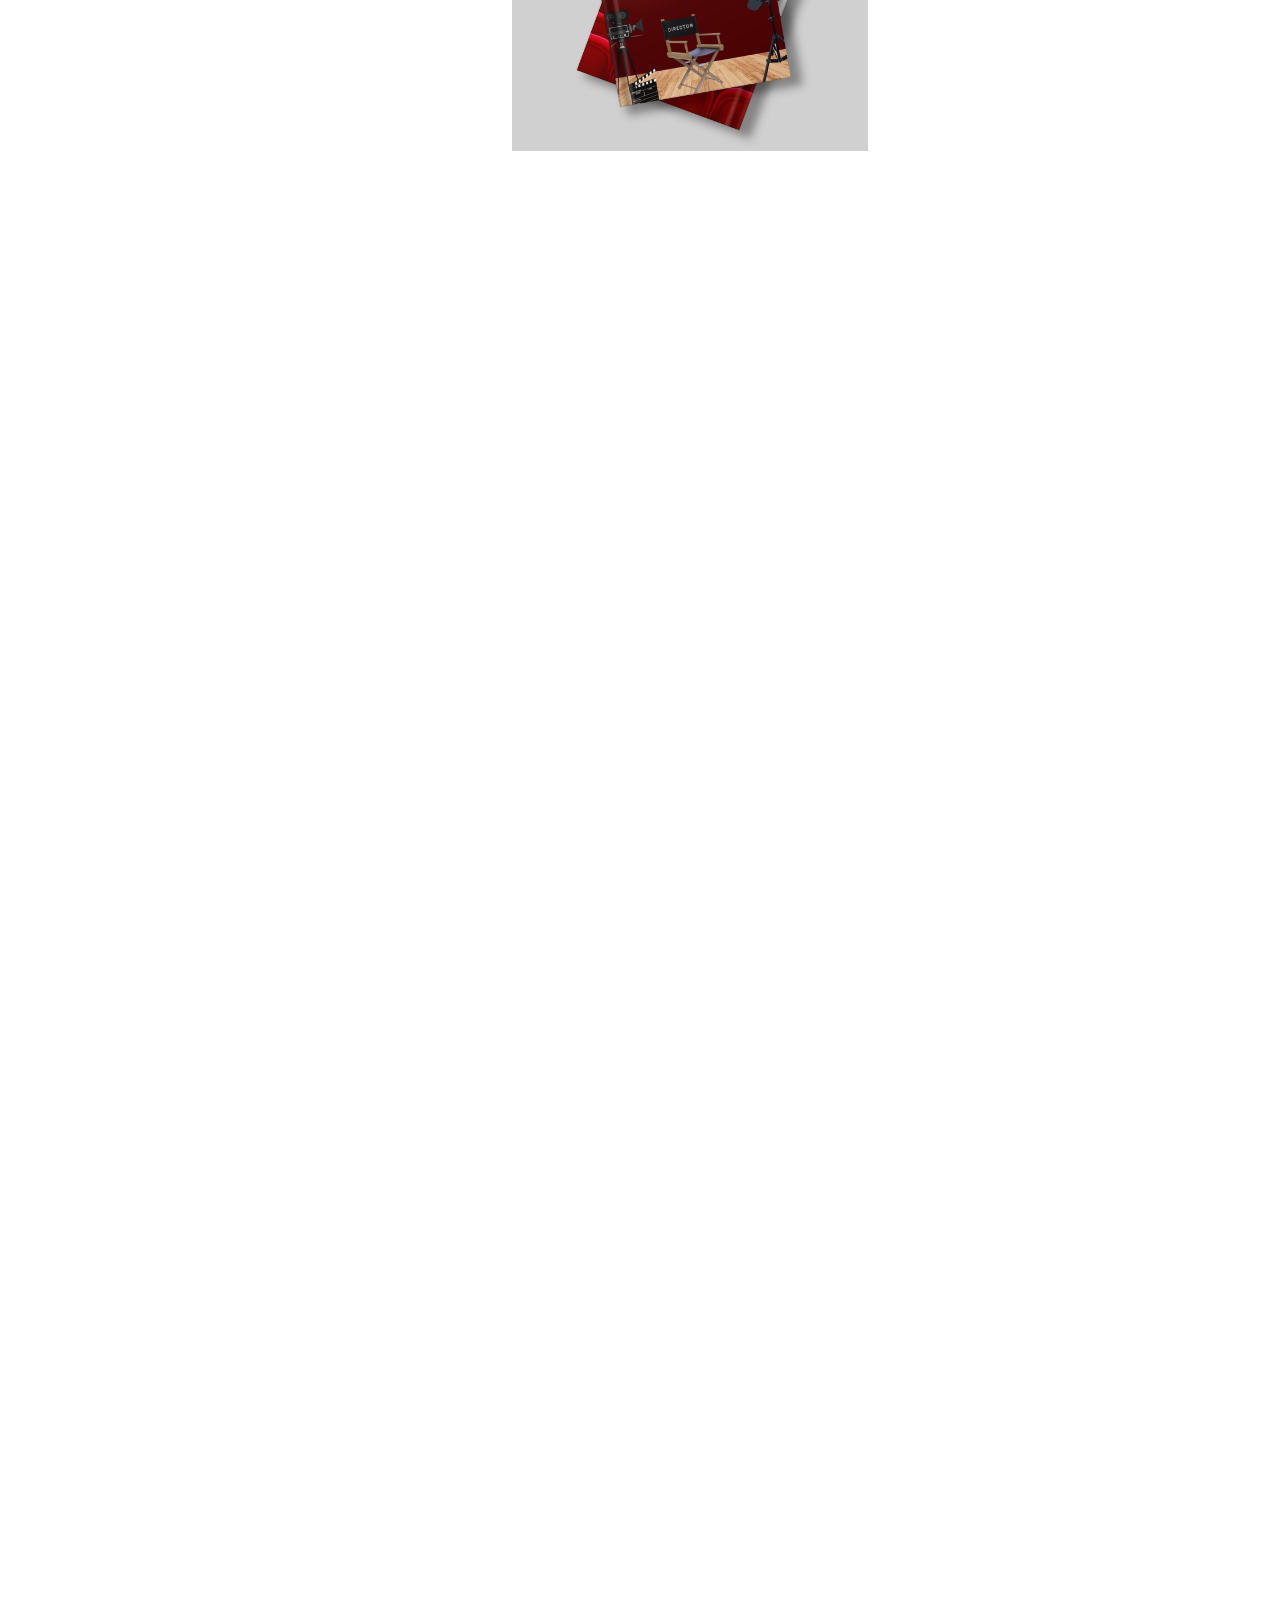
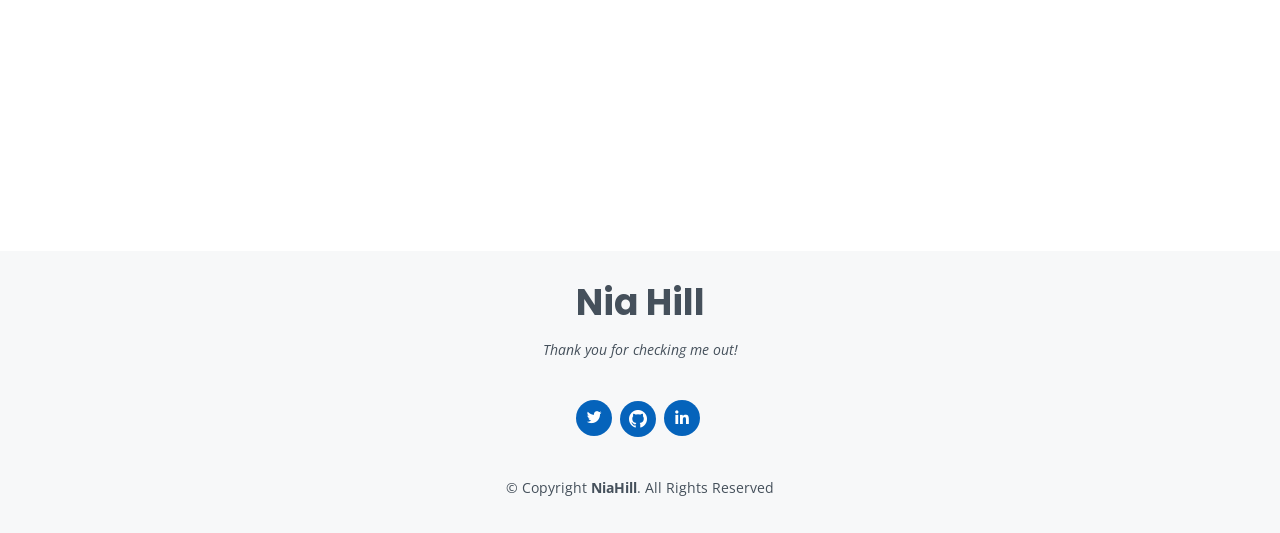
==== commit bf526fad: "Add files via upload" ====
--- a/index.html
+++ b/index.html
@@ -177,7 +177,7 @@
           <div class="col-lg-2 col-md-3 col-sm-6 d-flex align-items-stretch" data-aos="zoom-in" data-aos-delay="100">
             <div class="icon-box">
               <div class="icon">
-                <img src="assets/img/icons/icons8-microsoft-144.png" class="img-fluid" alt="" id="html">
+                <img src="assets/img/icons/icons8-bootstrap-144.png" class="img-fluid" alt="" id="html">
               </div>
             </div>
           </div>
--- a/assets/css/style.css
+++ b/assets/css/style.css
@@ -0,0 +1,1245 @@
+
+/*--------------------------------------------------------------
+# General
+--------------------------------------------------------------*/
+body {
+  font-family: "Open Sans", sans-serif;
+  color: #272829;
+}
+
+a {
+  color: #0563bb;
+  text-decoration: none;
+}
+
+a:hover {
+  color: #067ded;
+  text-decoration: none;
+}
+
+h1,
+h2,
+h3,
+h4,
+h5,
+h6 {
+  font-family: "Raleway", sans-serif;
+}
+
+/*--------------------------------------------------------------
+# Back to top button
+--------------------------------------------------------------*/
+.back-to-top {
+  position: fixed;
+  visibility: hidden;
+  opacity: 0;
+  right: 15px;
+  bottom: 15px;
+  z-index: 996;
+  background: #0563bb;
+  width: 40px;
+  height: 40px;
+  border-radius: 50px;
+  transition: all 0.4s;
+}
+
+.back-to-top i {
+  font-size: 28px;
+  color: #fff;
+  line-height: 0;
+}
+
+.back-to-top:hover {
+  background: #0678e3;
+  color: #fff;
+}
+
+.back-to-top.active {
+  visibility: visible;
+  opacity: 1;
+}
+
+/*--------------------------------------------------------------
+# Preloader
+--------------------------------------------------------------*/
+#preloader {
+  position: fixed;
+  top: 0;
+  left: 0;
+  right: 0;
+  bottom: 0;
+  z-index: 9999;
+  overflow: hidden;
+  background: #fff;
+}
+
+#preloader:before {
+  content: "";
+  position: fixed;
+  top: calc(50% - 30px);
+  left: calc(50% - 30px);
+  border: 6px solid #0563bb;
+  border-top-color: #fff;
+  border-bottom-color: #fff;
+  border-radius: 50%;
+  width: 60px;
+  height: 60px;
+  animation: animate-preloader 1s linear infinite;
+}
+
+@keyframes animate-preloader {
+  0% {
+    transform: rotate(0deg);
+  }
+
+  100% {
+    transform: rotate(360deg);
+  }
+}
+
+/*--------------------------------------------------------------
+# Disable aos animation delay on mobile devices
+--------------------------------------------------------------*/
+@media screen and (max-width: 768px) {
+  [data-aos-delay] {
+    transition-delay: 0 !important;
+  }
+}
+
+/*--------------------------------------------------------------
+# Header
+--------------------------------------------------------------*/
+#header {
+  position: fixed;
+  top: 0;
+  left: 0;
+  bottom: 0;
+  z-index: 9997;
+  transition: all 0.5s;
+  padding: 15px;
+  overflow-y: auto;
+}
+
+@media (max-width: 991px) {
+  #header {
+    width: 300px;
+    background: #fff;
+    border-right: 1px solid #e6e9ec;
+    left: -300px;
+  }
+}
+
+@media (min-width: 991px) {
+  #main {
+    margin-left: 100px;
+  }
+}
+
+/*--------------------------------------------------------------
+# Navigation Menu
+--------------------------------------------------------------*/
+/**
+* Desktop Navigation 
+*/
+.nav-menu {
+  padding: 0;
+  display: block;
+}
+
+.nav-menu * {
+  margin: 0;
+  padding: 0;
+  list-style: none;
+}
+
+.nav-menu>ul>li {
+  position: relative;
+  white-space: nowrap;
+}
+
+.nav-menu a,
+.nav-menu a:focus {
+  display: flex;
+  align-items: center;
+  color: #45505b;
+  padding: 10px 18px;
+  margin-bottom: 8px;
+  transition: 0.3s;
+  font-size: 15px;
+  border-radius: 50px;
+  background: #f2f3f5;
+  height: 56px;
+  width: 100%;
+  overflow: hidden;
+  transition: 0.3s;
+}
+
+.nav-menu a i,
+.nav-menu a:focus i {
+  font-size: 20px;
+}
+
+.nav-menu a span,
+.nav-menu a:focus span {
+  padding: 0 5px 0 7px;
+  color: #45505b;
+}
+
+@media (min-width: 992px) {
+
+  .nav-menu a,
+  .nav-menu a:focus {
+    width: 56px;
+  }
+
+  .nav-menu a span,
+  .nav-menu a:focus span {
+    display: none;
+    color: #fff;
+  }
+}
+
+.nav-menu a:hover,
+.nav-menu .active,
+.nav-menu .active:focus,
+.nav-menu li:hover>a {
+  color: #fff;
+  background: #0563bb;
+}
+
+.nav-menu a:hover span,
+.nav-menu .active span,
+.nav-menu .active:focus span,
+.nav-menu li:hover>a span {
+  color: #fff;
+}
+
+.nav-menu a:hover,
+.nav-menu li:hover>a {
+  width: 100%;
+  color: #fff;
+}
+
+.nav-menu a:hover span,
+.nav-menu li:hover>a span {
+  display: block;
+}
+
+/**
+* Mobile Navigation 
+*/
+.mobile-nav-toggle {
+  position: fixed;
+  right: 10px;
+  top: 10px;
+  z-index: 9998;
+  border: 0;
+  background: none;
+  font-size: 28px;
+  transition: all 0.4s;
+  outline: none !important;
+  line-height: 0;
+  cursor: pointer;
+  border-radius: 50px;
+  padding: 5px;
+}
+
+.mobile-nav-toggle i {
+  color: #45505b;
+}
+
+.mobile-nav-active {
+  overflow: hidden;
+}
+
+.mobile-nav-active #header {
+  left: 0;
+}
+
+.mobile-nav-active .mobile-nav-toggle {
+  color: #fff;
+  background-color: #0563bb;
+}
+
+/*--------------------------------------------------------------
+# Hero Section
+--------------------------------------------------------------*/
+#hero {
+  width: 100%;
+  height: 100vh;
+  background: url("../img/hero-bg.jpg") top right no-repeat;
+  background-size: cover;
+  position: relative;
+}
+
+@media (min-width: 992px) {
+  #hero {
+    padding-left: 160px;
+  }
+}
+
+#hero:before {
+  content: "";
+  background: rgba(255, 255, 255, 0.8);
+  position: absolute;
+  bottom: 0;
+  top: 0;
+  left: 0;
+  right: 0;
+}
+
+#hero h1 {
+  margin: 0;
+  font-size: 80px;
+  font-weight: 700;
+  line-height: 56px;
+  color: #45505b;
+}
+
+#hero p {
+  color: #45505b;
+  margin: 15px 0 0 0;
+  font-size: 26px;
+  font-family: "Poppins", sans-serif;
+}
+
+#hero p span {
+  color: #0563bb;
+  letter-spacing: 1px;
+}
+
+#hero .social-links {
+  margin-top: 30px;
+}
+
+#hero .social-links a {
+  font-size: 24px;
+  display: inline-block;
+  color: #45505b;
+  line-height: 1;
+  margin-right: 20px;
+  transition: 0.3s;
+}
+
+#hero .social-links a:hover {
+  color: #0563bb;
+}
+
+@media (max-width: 992px) {
+  #hero {
+    text-align: center;
+  }
+
+  #hero h1 {
+    font-size: 32px;
+    line-height: 36px;
+  }
+
+  #hero p {
+    margin-top: 10px;
+    font-size: 20px;
+    line-height: 24px;
+  }
+}
+
+/*--------------------------------------------------------------
+# Sections General
+--------------------------------------------------------------*/
+section {
+  padding: 60px 0;
+  overflow: hidden;
+}
+
+.section-title {
+  text-align: center;
+  padding-bottom: 30px;
+}
+
+.section-title h2 {
+  font-size: 32px;
+  font-weight: bold;
+  text-transform: uppercase;
+  margin-bottom: 20px;
+  padding-bottom: 20px;
+  position: relative;
+  color: #45505b;
+}
+
+.section-title h2::before {
+  content: "";
+  position: absolute;
+  display: block;
+  width: 120px;
+  height: 1px;
+  background: #ddd;
+  bottom: 1px;
+  left: calc(50% - 60px);
+}
+
+.section-title h2::after {
+  content: "";
+  position: absolute;
+  display: block;
+  width: 40px;
+  height: 3px;
+  background: #0563bb;
+  bottom: 0;
+  left: calc(50% - 20px);
+}
+
+.section-title p {
+  margin-bottom: 0;
+}
+
+/*--------------------------------------------------------------
+# About
+--------------------------------------------------------------*/
+.about .content h3 {
+  font-weight: 700;
+  font-size: 26px;
+  color: #728394;
+}
+
+.about .content ul {
+  list-style: none;
+  padding: 0;
+}
+
+.about .content ul li {
+  margin-bottom: 20px;
+  display: flex;
+  align-items: center;
+}
+
+.about .content ul strong {
+  margin-right: 10px;
+}
+
+.about .content ul i {
+  font-size: 16px;
+  margin-right: 5px;
+  color: #0563bb;
+  line-height: 0;
+}
+
+.about .content p:last-child {
+  margin-bottom: 0;
+}
+
+/*--------------------------------------------------------------
+# Facts
+--------------------------------------------------------------*/
+.facts .process-box {
+  padding: 30px 30px 25px 30px;
+  margin-top: 30px;
+  width: 100%;
+  position: relative;
+  text-align: center;
+  background: #fff;
+}
+
+.facts .process-box i {
+  position: absolute;
+  top: -25px;
+  left: 50%;
+  transform: translateX(-50%);
+  font-size: 24px;
+  background: #0563bb;
+  color: #fff;
+  border-radius: 50px;
+  display: inline-flex;
+  align-items: center;
+  justify-content: center;
+  width: 48px;
+  height: 48px;
+}
+
+.facts .process-box span {
+  font-size: 36px;
+  display: block;
+  font-weight: 600;
+  color: #011426;
+}
+
+.facts .process-box p {
+  padding: 0;
+  margin: 0;
+  font-family: "Raleway", sans-serif;
+  font-size: 14px;
+}
+
+/*--------------------------------------------------------------
+# Skills
+--------------------------------------------------------------*/
+.skills .progress {
+  height: 60px;
+  display: block;
+  background: none;
+  border-radius: 0;
+}
+
+.skills .progress .skill {
+  padding: 10px 0;
+  margin: 0;
+  text-transform: uppercase;
+  display: block;
+  font-weight: 600;
+  font-family: "Poppins", sans-serif;
+  color: #45505b;
+}
+
+.skills .progress .skill .val {
+  float: right;
+  font-style: normal;
+}
+
+.skills .progress-bar-wrap {
+  background: #f2f3f5;
+}
+
+.skills .progress-bar {
+  width: 1px;
+  height: 10px;
+  transition: 0.9s;
+  background-color: #0563bb;
+}
+
+.skills .icon-box {
+  text-align: center;
+  padding: 20px 20px 20px 20px;
+  transition: all ease-in-out 0.3s;
+  background: #fff;
+  box-shadow: 0px 5px 90px 0px rgba(110, 123, 131, 0.05);
+}
+
+.skills .icon-box .icon {
+  margin: 0 auto;
+  width: 100px;
+  height: 100px;
+  display: flex;
+  align-items: center;
+  justify-content: center;
+  transition: ease-in-out 0.3s;
+  position: relative;
+}
+
+.skills .icon-box h4 {
+  font-weight: 600;
+  margin: 10px 0 15px 0;
+  font-size: 22px;
+}
+
+.skills .icon-box h4 a {
+  color: #45505b;
+  transition: ease-in-out 0.3s;
+}
+
+.skills .icon-box p {
+  line-height: 24px;
+  font-size: 14px;
+  margin-bottom: 0;
+}
+
+.skills .icon-box:hover {
+  border-color: #fff;
+  box-shadow: 0px 0 35px 0 rgba(0, 0, 0, 0.08);
+}
+
+/*--------------------------------------------------------------
+# Resume
+--------------------------------------------------------------*/
+.resume .resume-title {
+  font-size: 26px;
+  font-weight: 700;
+  margin-top: 20px;
+  margin-bottom: 20px;
+  color: #45505b;
+}
+
+.resume .resume-item {
+  padding: 0 0 20px 20px;
+  margin-top: -2px;
+  border-left: 2px solid #0563bb;
+  position: relative;
+}
+
+.resume .resume-item h4 {
+  line-height: 18px;
+  font-size: 18px;
+  font-weight: 600;
+  text-transform: uppercase;
+  font-family: "Poppins", sans-serif;
+  color: #0563bb;
+  margin-bottom: 10px;
+}
+
+.resume .resume-item h5 {
+  font-size: 16px;
+  background: #f7f8f9;
+  padding: 5px 15px;
+  display: inline-block;
+  font-weight: 600;
+  margin-bottom: 10px;
+}
+
+.resume .resume-item ul {
+  padding-left: 20px;
+}
+
+.resume .resume-item ul li {
+  padding-bottom: 10px;
+}
+
+.resume .resume-item:last-child {
+  padding-bottom: 0;
+}
+
+.resume .resume-item::before {
+  content: "";
+  position: absolute;
+  width: 16px;
+  height: 16px;
+  border-radius: 50px;
+  left: -9px;
+  top: 0;
+  background: #fff;
+  border: 2px solid #0563bb;
+}
+
+/*--------------------------------------------------------------
+# Portfolio
+--------------------------------------------------------------*/
+.portfolio .portfolio-item {
+  margin-bottom: 30px;
+}
+
+.portfolio #portfolio-flters {
+  padding: 0;
+  margin: 0 auto 25px auto;
+  list-style: none;
+  text-align: center;
+  background: #fff;
+  border-radius: 50px;
+  padding: 2px 15px;
+}
+
+.portfolio #portfolio-flters li {
+  cursor: pointer;
+  display: inline-block;
+  padding: 10px 15px;
+  font-size: 14px;
+  font-weight: 600;
+  line-height: 1;
+  text-transform: uppercase;
+  color: #272829;
+  margin-bottom: 5px;
+  transition: all 0.3s ease-in-out;
+}
+
+.portfolio #portfolio-flters li:hover,
+.portfolio #portfolio-flters li.filter-active {
+  color: #0563bb;
+}
+
+.portfolio #portfolio-flters li:last-child {
+  margin-right: 0;
+}
+
+.portfolio .portfolio-wrap {
+  transition: 0.3s;
+  position: relative;
+  overflow: hidden;
+  z-index: 1;
+  background: rgba(69, 80, 91, 0.8);
+}
+
+.portfolio .portfolio-wrap::before {
+  content: "";
+  background: rgba(255, 255, 255, 0.9);
+  position: absolute;
+  left: 30px;
+  right: 30px;
+  top: 30px;
+  bottom: 30px;
+  transition: all ease-in-out 0.3s;
+  z-index: 2;
+  opacity: 0;
+}
+
+.portfolio .portfolio-wrap .portfolio-info {
+  opacity: 0;
+  position: absolute;
+  top: 0;
+  left: 0;
+  right: 0;
+  bottom: 0;
+  text-align: center;
+  z-index: 3;
+  transition: all ease-in-out 0.3s;
+  display: flex;
+  flex-direction: column;
+  justify-content: center;
+  align-items: center;
+}
+
+.portfolio .portfolio-wrap .portfolio-info::before {
+  display: block;
+  content: "";
+  width: 48px;
+  height: 48px;
+  position: absolute;
+  top: 35px;
+  left: 35px;
+  border-top: 3px solid #d7dce1;
+  border-left: 3px solid #d7dce1;
+  transition: all 0.5s ease 0s;
+  z-index: 9994;
+}
+
+.portfolio .portfolio-wrap .portfolio-info::after {
+  display: block;
+  content: "";
+  width: 48px;
+  height: 48px;
+  position: absolute;
+  bottom: 35px;
+  right: 35px;
+  border-bottom: 3px solid #d7dce1;
+  border-right: 3px solid #d7dce1;
+  transition: all 0.5s ease 0s;
+  z-index: 9994;
+}
+
+.portfolio .portfolio-wrap .portfolio-info h4 {
+  font-size: 20px;
+  color: #45505b;
+  font-weight: 600;
+}
+
+.portfolio .portfolio-wrap .portfolio-info p {
+  color: #45505b;
+  font-size: 14px;
+  text-transform: uppercase;
+  padding: 0;
+  margin: 0;
+}
+
+.portfolio .portfolio-wrap .portfolio-links {
+  text-align: center;
+  z-index: 4;
+}
+
+.portfolio .portfolio-wrap .portfolio-links a {
+  color: #45505b;
+  margin: 0 2px;
+  font-size: 28px;
+  display: inline-block;
+  transition: 0.3s;
+}
+
+.portfolio .portfolio-wrap .portfolio-links a:hover {
+  color: #148af9;
+}
+
+.portfolio .portfolio-wrap:hover::before {
+  top: 0;
+  left: 0;
+  right: 0;
+  bottom: 0;
+  opacity: 1;
+}
+
+.portfolio .portfolio-wrap:hover .portfolio-info {
+  opacity: 1;
+}
+
+.portfolio .portfolio-wrap:hover .portfolio-info::before {
+  top: 15px;
+  left: 15px;
+}
+
+.portfolio .portfolio-wrap:hover .portfolio-info::after {
+  bottom: 15px;
+  right: 15px;
+}
+
+/*--------------------------------------------------------------
+# Portfolio Details
+--------------------------------------------------------------*/
+.portfolio-details {
+  padding-top: 40px;
+}
+
+.portfolio-details .portfolio-details-slider img {
+  width: 100%;
+}
+
+.portfolio-details .portfolio-details-slider .swiper-pagination {
+  margin-top: 20px;
+  position: relative;
+}
+
+.portfolio-details .portfolio-details-slider .swiper-pagination .swiper-pagination-bullet {
+  width: 12px;
+  height: 12px;
+  background-color: #fff;
+  opacity: 1;
+  border: 1px solid #0563bb;
+}
+
+.portfolio-details .portfolio-details-slider .swiper-pagination .swiper-pagination-bullet-active {
+  background-color: #0563bb;
+}
+
+.portfolio-details .portfolio-info {
+  padding: 30px;
+  box-shadow: 0px 0 30px rgba(69, 80, 91, 0.08);
+}
+
+.portfolio-details .portfolio-info h3 {
+  font-size: 22px;
+  font-weight: 700;
+  margin-bottom: 20px;
+  padding-bottom: 20px;
+  border-bottom: 1px solid #eee;
+}
+
+.portfolio-details .portfolio-info ul {
+  list-style: none;
+  padding: 0;
+  font-size: 15px;
+}
+
+.portfolio-details .portfolio-info ul li+li {
+  margin-top: 10px;
+}
+
+.portfolio-details .portfolio-description {
+  padding-top: 30px;
+}
+
+.portfolio-details .portfolio-description h2 {
+  font-size: 26px;
+  font-weight: 700;
+  margin-bottom: 20px;
+}
+
+.portfolio-details .portfolio-description p {
+  padding: 0;
+}
+
+/*--------------------------------------------------------------
+# Services
+--------------------------------------------------------------*/
+.services .icon-box {
+  text-align: center;
+  padding: 70px 20px 80px 20px;
+  transition: all ease-in-out 0.3s;
+  background: #fff;
+  box-shadow: 0px 5px 90px 0px rgba(110, 123, 131, 0.05);
+}
+
+.services .icon-box .icon {
+  margin: 0 auto;
+  width: 100px;
+  height: 100px;
+  display: flex;
+  align-items: center;
+  justify-content: center;
+  transition: ease-in-out 0.3s;
+  position: relative;
+}
+
+.services .icon-box .icon i {
+  font-size: 36px;
+  transition: 0.5s;
+  position: relative;
+}
+
+.services .icon-box .icon svg {
+  position: absolute;
+  top: 0;
+  left: 0;
+}
+
+.services .icon-box .icon svg path {
+  transition: 0.5s;
+  fill: #f5f5f5;
+}
+
+.services .icon-box h4 {
+  font-weight: 600;
+  margin: 10px 0 15px 0;
+  font-size: 22px;
+}
+
+.services .icon-box h4 a {
+  color: #45505b;
+  transition: ease-in-out 0.3s;
+}
+
+.services .icon-box p {
+  line-height: 24px;
+  font-size: 14px;
+  margin-bottom: 0;
+}
+
+.services .icon-box:hover {
+  border-color: #fff;
+  box-shadow: 0px 0 35px 0 rgba(0, 0, 0, 0.08);
+}
+
+.services .iconbox-blue i {
+  color: #47aeff;
+}
+
+.services .iconbox-blue:hover .icon i {
+  color: #fff;
+}
+
+.services .iconbox-blue:hover .icon path {
+  fill: #47aeff;
+}
+
+.services .iconbox-orange i {
+  color: #ffa76e;
+}
+
+.services .iconbox-orange:hover .icon i {
+  color: #fff;
+}
+
+.services .iconbox-orange:hover .icon path {
+  fill: #ffa76e;
+}
+
+.services .iconbox-pink i {
+  color: #e80368;
+}
+
+.services .iconbox-pink:hover .icon i {
+  color: #fff;
+}
+
+.services .iconbox-pink:hover .icon path {
+  fill: #e80368;
+}
+
+.services .iconbox-yellow i {
+  color: #ffbb2c;
+}
+
+.services .iconbox-yellow:hover .icon i {
+  color: #fff;
+}
+
+.services .iconbox-yellow:hover .icon path {
+  fill: #ffbb2c;
+}
+
+.services .iconbox-red i {
+  color: #ff5828;
+}
+
+.services .iconbox-red:hover .icon i {
+  color: #fff;
+}
+
+.services .iconbox-red:hover .icon path {
+  fill: #ff5828;
+}
+
+.services .iconbox-teal i {
+  color: #11dbcf;
+}
+
+.services .iconbox-teal:hover .icon i {
+  color: #fff;
+}
+
+.services .iconbox-teal:hover .icon path {
+  fill: #11dbcf;
+}
+
+/*--------------------------------------------------------------
+# Testimonials
+--------------------------------------------------------------*/
+.testimonials .section-header {
+  margin-bottom: 40px;
+}
+
+.testimonials .testimonials-carousel,
+.testimonials .testimonials-slider {
+  overflow: hidden;
+}
+
+.testimonials .testimonial-item {
+  text-align: center;
+}
+
+.testimonials .testimonial-item .testimonial-img {
+  width: 120px;
+  border-radius: 50%;
+  border: 4px solid #fff;
+  margin: 0 auto;
+}
+
+.testimonials .testimonial-item h3 {
+  font-size: 20px;
+  font-weight: bold;
+  margin: 10px 0 5px 0;
+  color: #111;
+}
+
+.testimonials .testimonial-item h4 {
+  font-size: 14px;
+  color: #999;
+  margin: 0 0 15px 0;
+}
+
+.testimonials .testimonial-item .quote-icon-left,
+.testimonials .testimonial-item .quote-icon-right {
+  color: #90c8fc;
+  font-size: 26px;
+}
+
+.testimonials .testimonial-item .quote-icon-left {
+  display: inline-block;
+  left: -5px;
+  position: relative;
+}
+
+.testimonials .testimonial-item .quote-icon-right {
+  display: inline-block;
+  right: -5px;
+  position: relative;
+  top: 10px;
+}
+
+.testimonials .testimonial-item p {
+  font-style: italic;
+  margin: 0 auto 15px auto;
+}
+
+.testimonials .swiper-pagination {
+  margin-top: 20px;
+  position: relative;
+}
+
+.testimonials .swiper-pagination .swiper-pagination-bullet {
+  width: 12px;
+  height: 12px;
+  background-color: #fff;
+  opacity: 1;
+  border: 1px solid #0563bb;
+}
+
+.testimonials .swiper-pagination .swiper-pagination-bullet-active {
+  background-color: #0563bb;
+}
+
+@media (min-width: 992px) {
+  .testimonials .testimonial-item p {
+    width: 80%;
+  }
+}
+
+
+
+/*--------------------------------------------------------------
+# Contact
+--------------------------------------------------------------*/
+.contact .info {
+  width: 100%;
+  background: #fff;
+}
+
+.contact .info i {
+  font-size: 20px;
+  color: #0563bb;
+  float: left;
+  width: 44px;
+  height: 44px;
+  background: #eef7ff;
+  display: flex;
+  justify-content: center;
+  align-items: center;
+  border-radius: 50px;
+  transition: all 0.3s ease-in-out;
+}
+
+.contact .info h4 {
+  padding: 0 0 0 60px;
+  font-size: 22px;
+  font-weight: 600;
+  margin-bottom: 5px;
+  color: #45505b;
+}
+
+.contact .info p {
+  padding: 0 0 0 60px;
+  margin-bottom: 0;
+  font-size: 14px;
+  color: #728394;
+}
+
+.contact .info .email,
+.contact .info .phone {
+  margin-top: 40px;
+}
+
+.contact .info .email:hover i,
+.contact .info .address:hover i,
+.contact .info .phone:hover i {
+  background: #0563bb;
+  color: #fff;
+}
+
+.contact .php-email-form {
+  width: 100%;
+  background: #fff;
+}
+
+.contact .php-email-form .form-group {
+  padding-bottom: 8px;
+}
+
+.contact .php-email-form .error-message {
+  display: none;
+  color: #fff;
+  background: #ed3c0d;
+  text-align: left;
+  padding: 15px;
+  font-weight: 600;
+}
+
+.contact .php-email-form .error-message br+br {
+  margin-top: 25px;
+}
+
+.contact .php-email-form .sent-message {
+  display: none;
+  color: #fff;
+  background: #18d26e;
+  text-align: center;
+  padding: 15px;
+  font-weight: 600;
+}
+
+.contact .php-email-form .loading {
+  display: none;
+  background: #fff;
+  text-align: center;
+  padding: 15px;
+}
+
+.contact .php-email-form .loading:before {
+  content: "";
+  display: inline-block;
+  border-radius: 50%;
+  width: 24px;
+  height: 24px;
+  margin: 0 10px -6px 0;
+  border: 3px solid #18d26e;
+  border-top-color: #eee;
+  animation: animate-loading 1s linear infinite;
+}
+
+.contact .php-email-form input,
+.contact .php-email-form textarea {
+  border-radius: 4px;
+  box-shadow: none;
+  font-size: 14px;
+}
+
+.contact .php-email-form input[type=text],
+.contact .php-email-form input[type=email] {
+  height: 44px;
+}
+
+.contact .php-email-form textarea {
+  padding: 10px 12px;
+}
+
+.contact .php-email-form button[type=submit] {
+  background: #0563bb;
+  border: 0;
+  padding: 10px 35px;
+  color: #fff;
+  transition: 0.4s;
+  border-radius: 50px;
+}
+
+.contact .php-email-form button[type=submit]:hover {
+  background: #0678e3;
+}
+
+@keyframes animate-loading {
+  0% {
+    transform: rotate(0deg);
+  }
+
+  100% {
+    transform: rotate(360deg);
+  }
+}
+
+/*--------------------------------------------------------------
+# Footer
+--------------------------------------------------------------*/
+#footer {
+  background: #f7f8f9;
+  color: #45505b;
+  font-size: 14px;
+  text-align: center;
+  padding: 30px 0;
+}
+
+#footer h3 {
+  font-size: 36px;
+  font-weight: 700;
+  position: relative;
+  font-family: "Poppins", sans-serif;
+  padding: 0;
+  margin: 0 0 15px 0;
+}
+
+#footer p {
+  font-size: 15;
+  font-style: italic;
+  padding: 0;
+  margin: 0 0 40px 0;
+}
+
+#footer .social-links {
+  margin: 0 0 40px 0;
+}
+
+#footer .social-links a {
+  font-size: 18px;
+  display: inline-block;
+  background: #0563bb;
+  color: #fff;
+  line-height: 1;
+  padding: 8px 0;
+  margin-right: 4px;
+  border-radius: 50%;
+  text-align: center;
+  width: 36px;
+  height: 36px;
+  transition: 0.3s;
+}
+
+#footer .social-links a:hover {
+  background: #0678e3;
+  color: #fff;
+  text-decoration: none;
+}
+
+#footer .copyright {
+  margin: 0 0 5px 0;
+}
+
+#footer .credits {
+  font-size: 13px;
+}
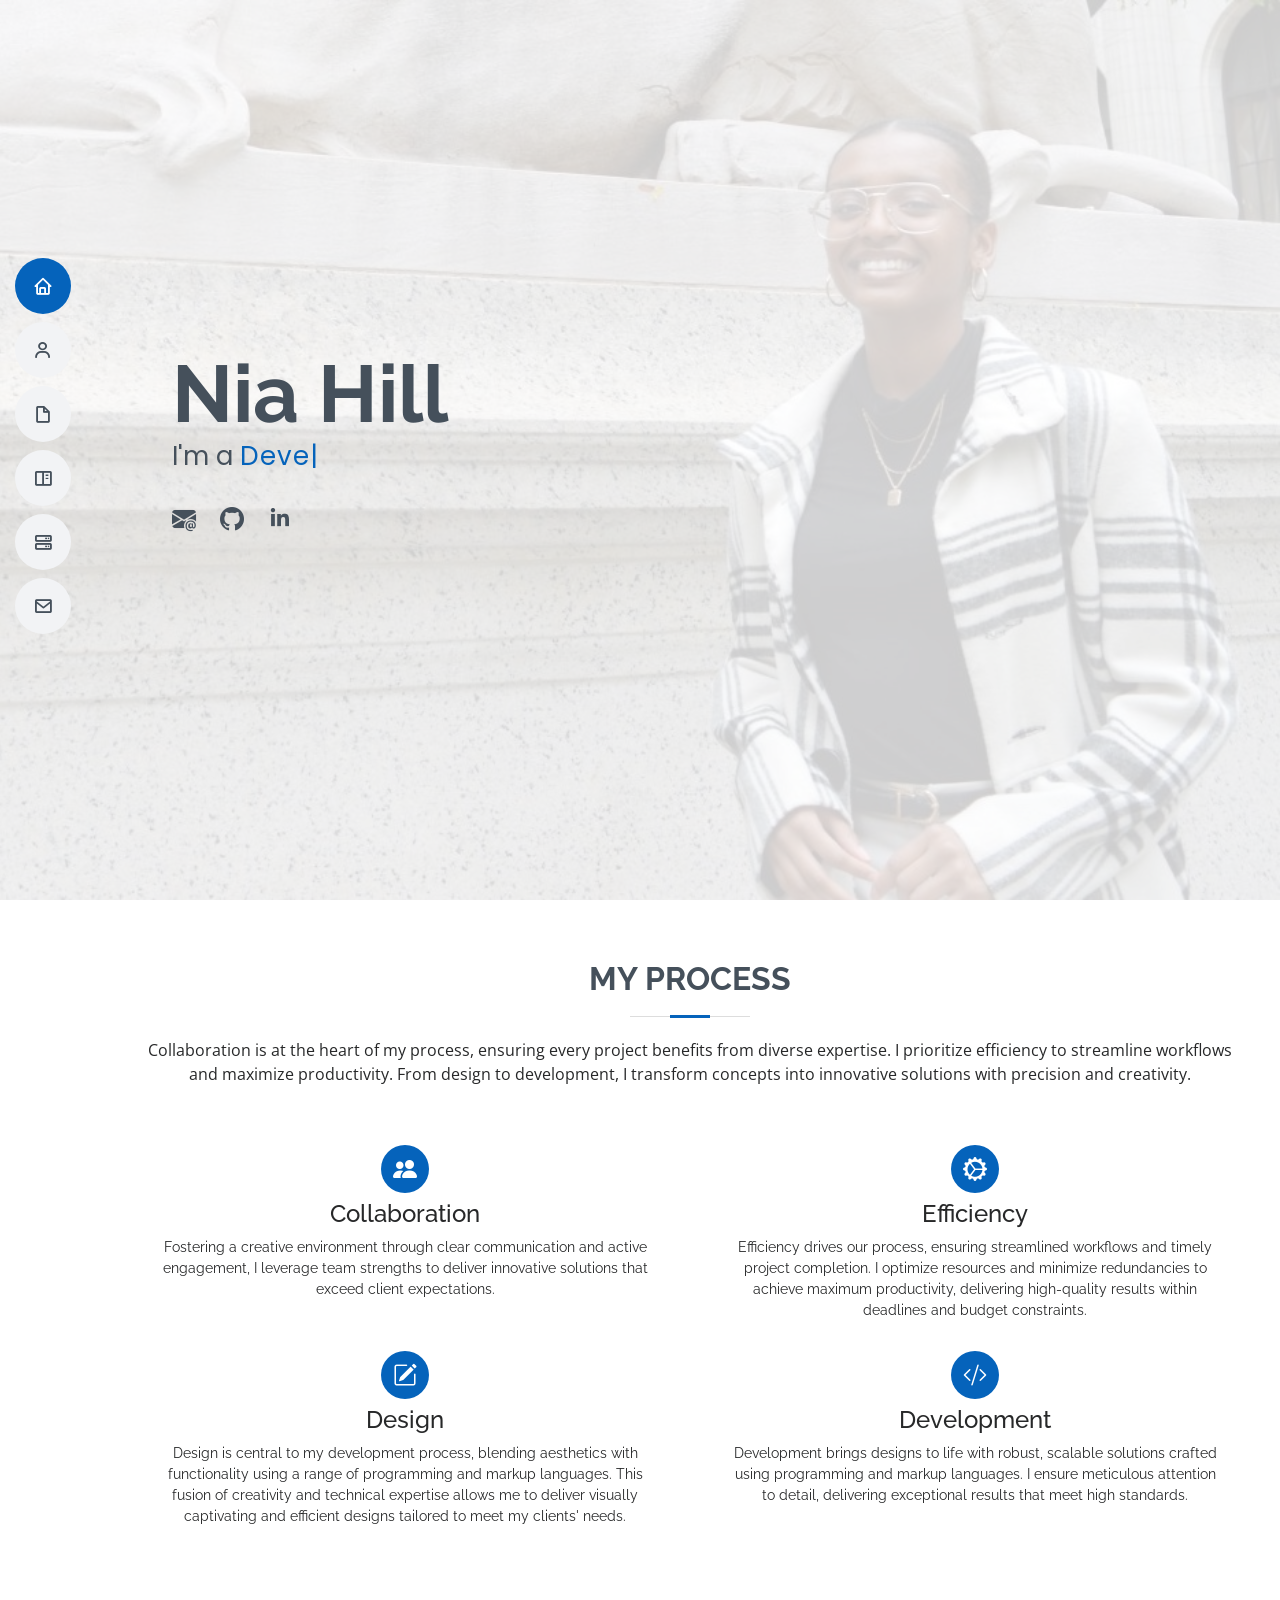
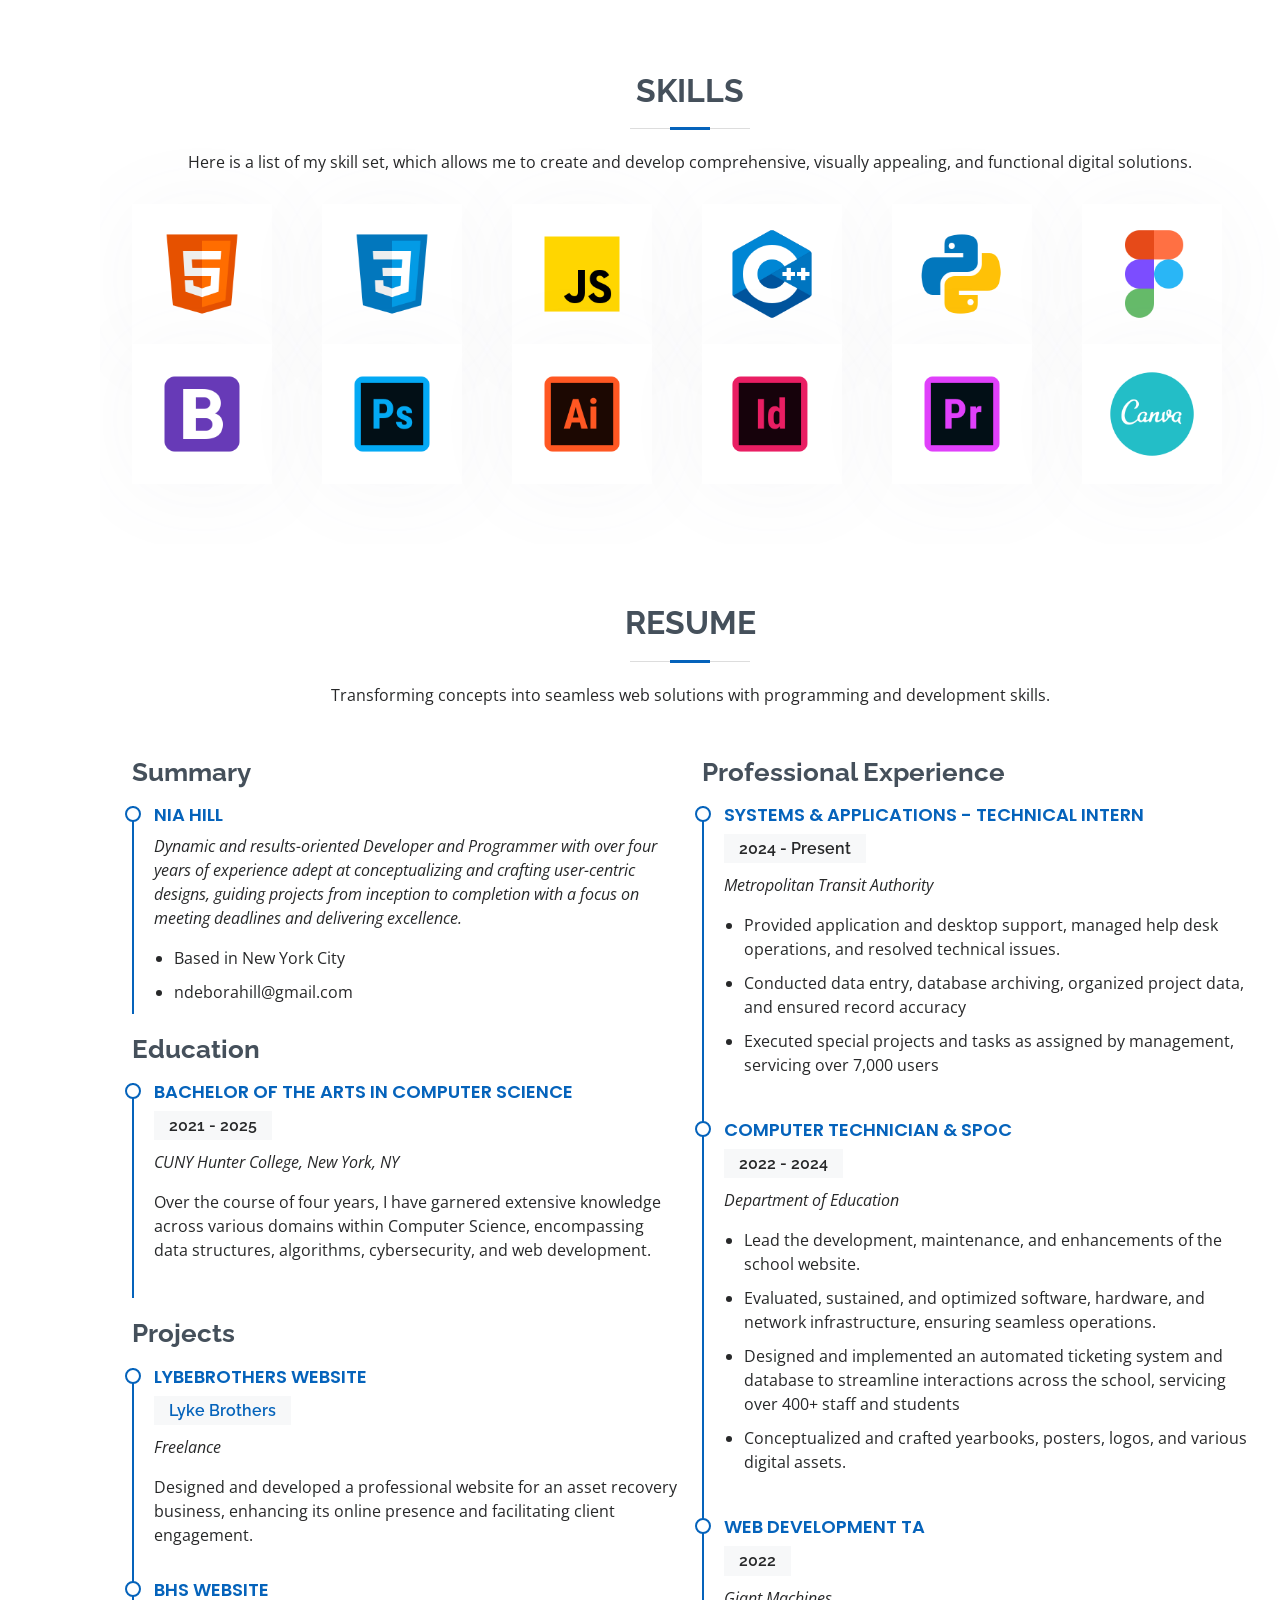
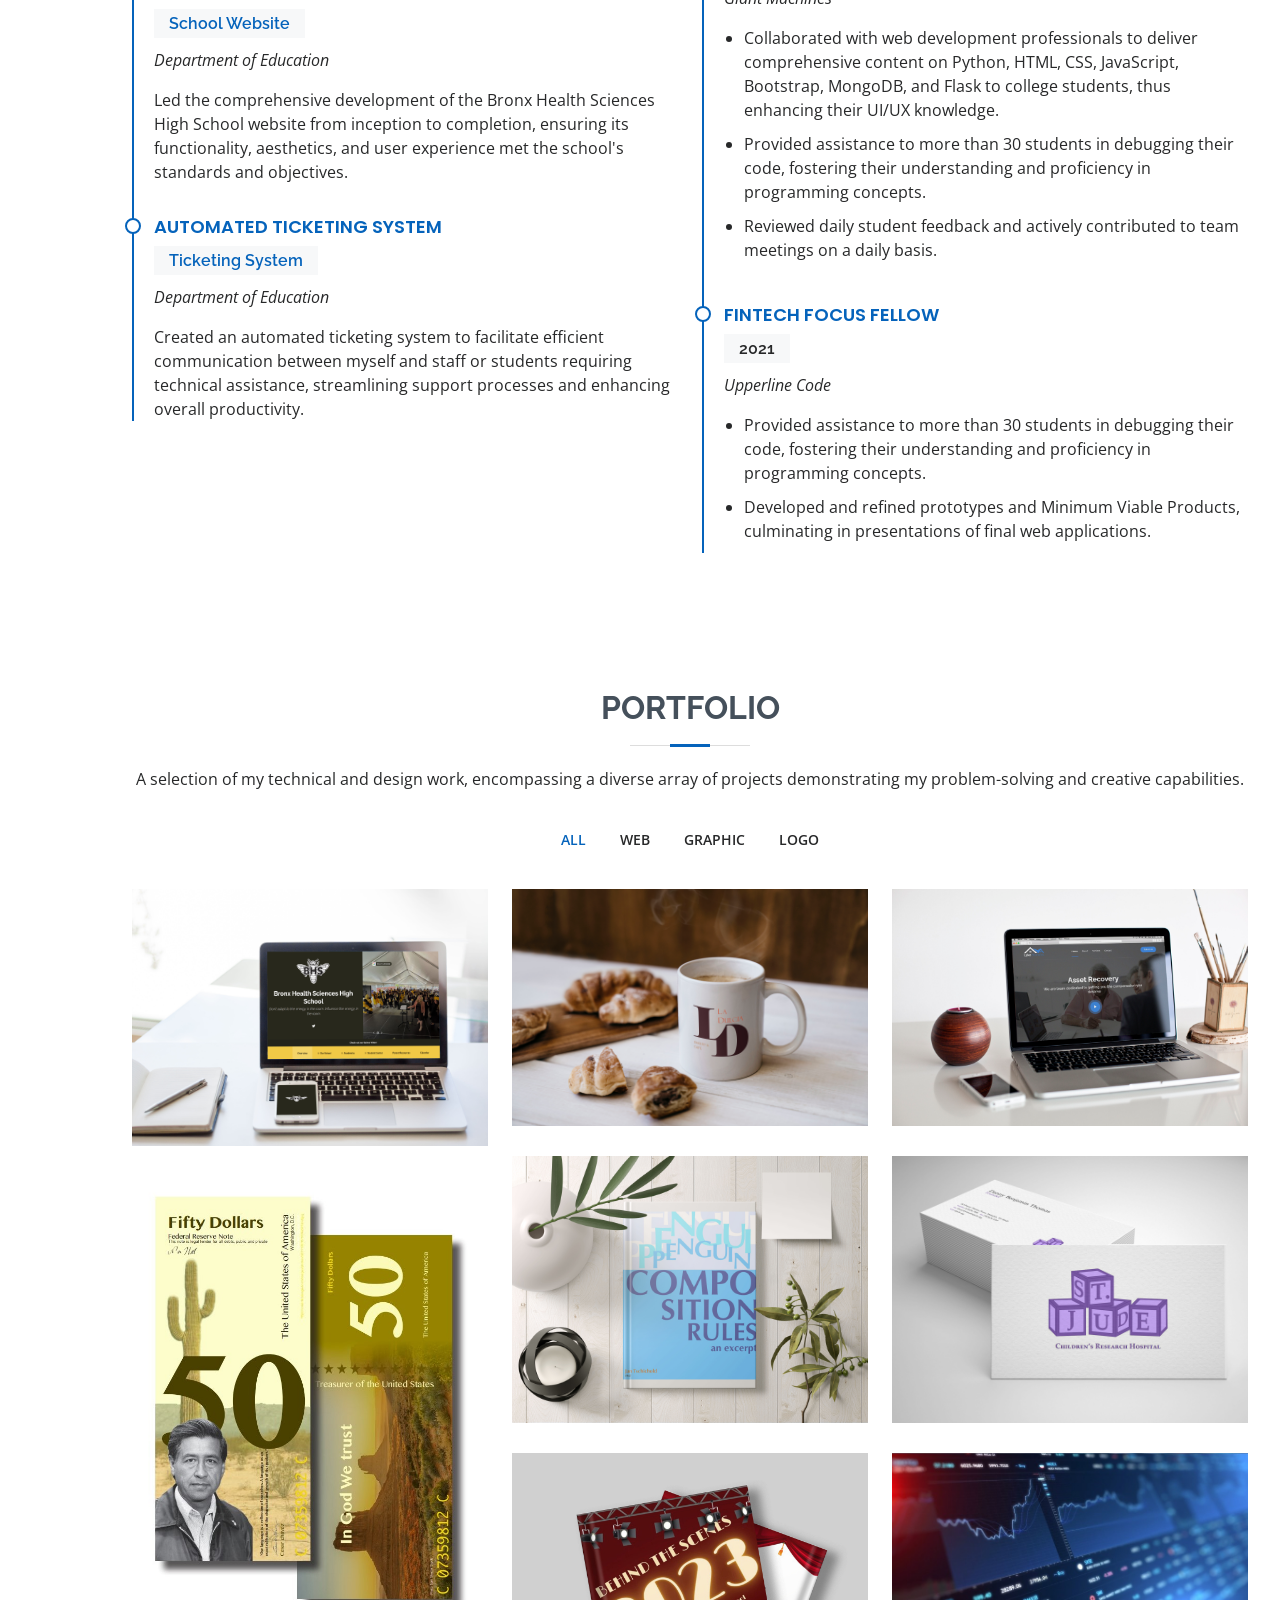
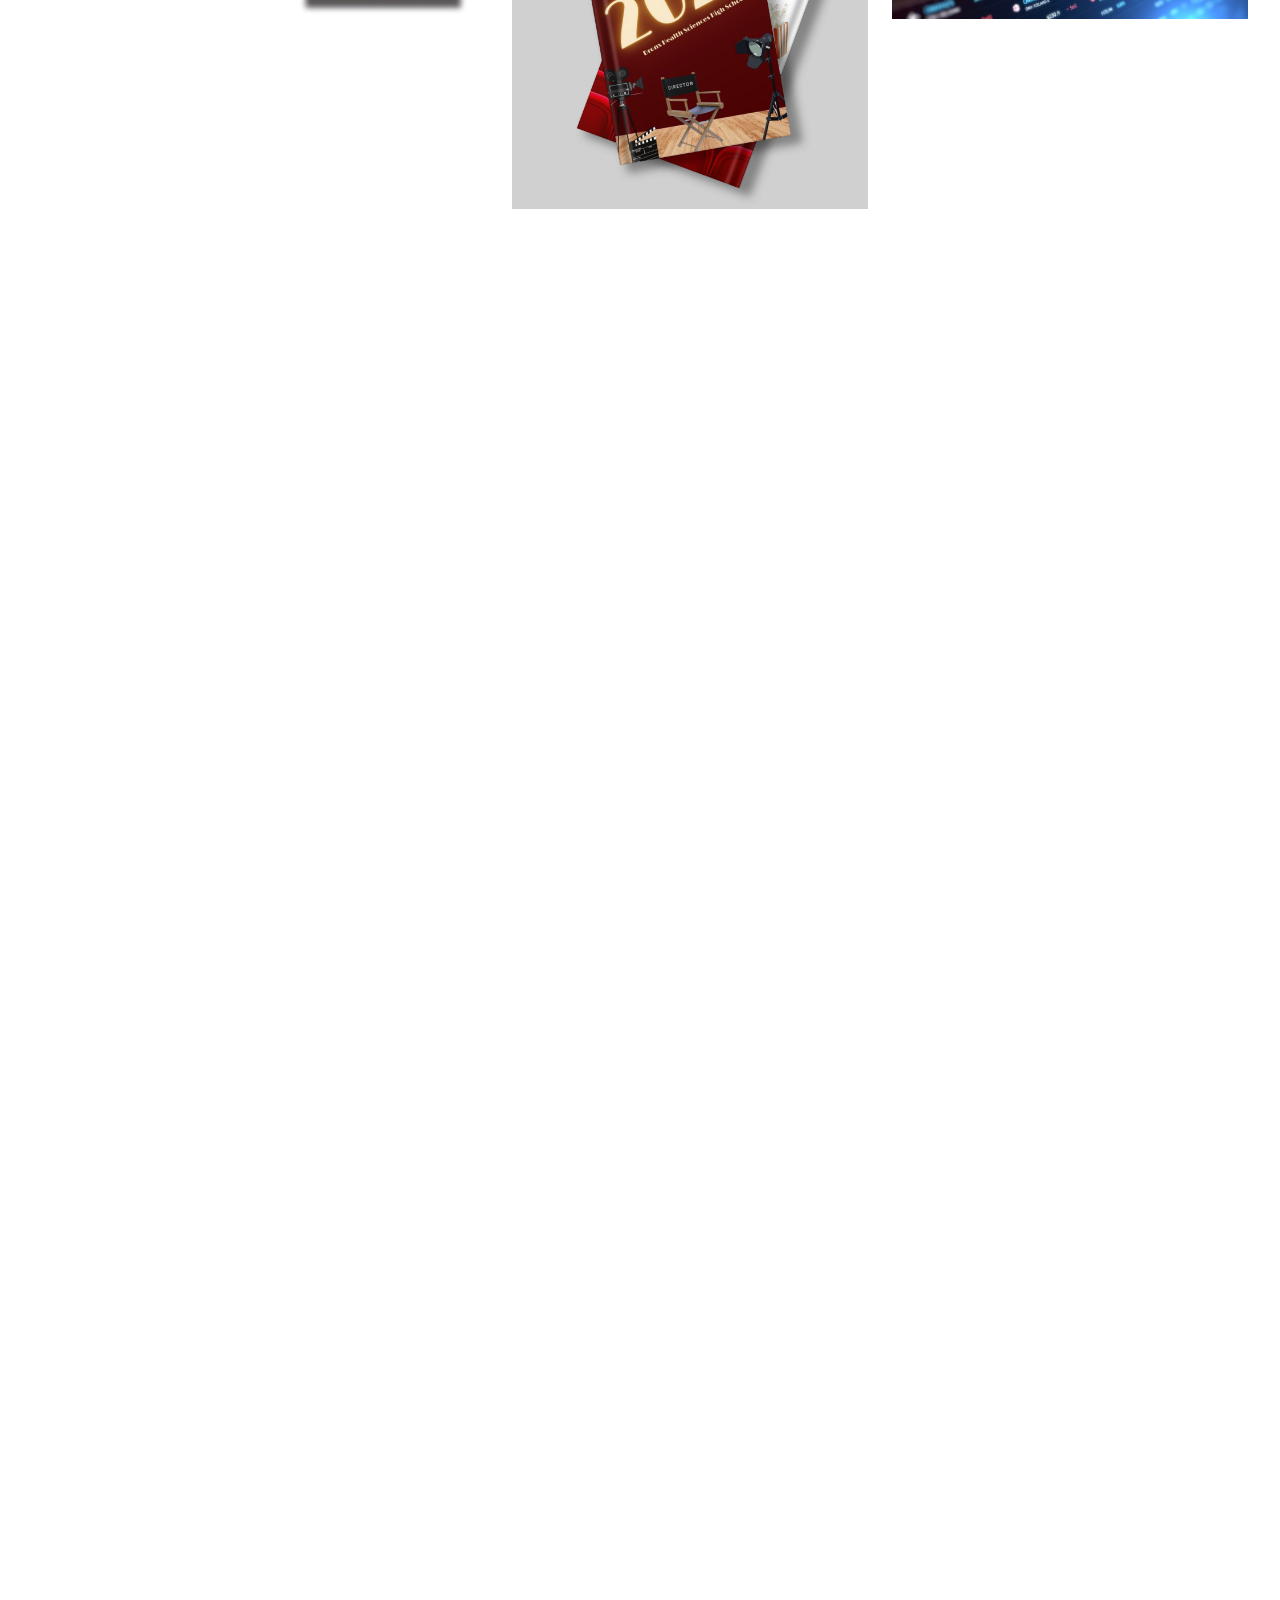
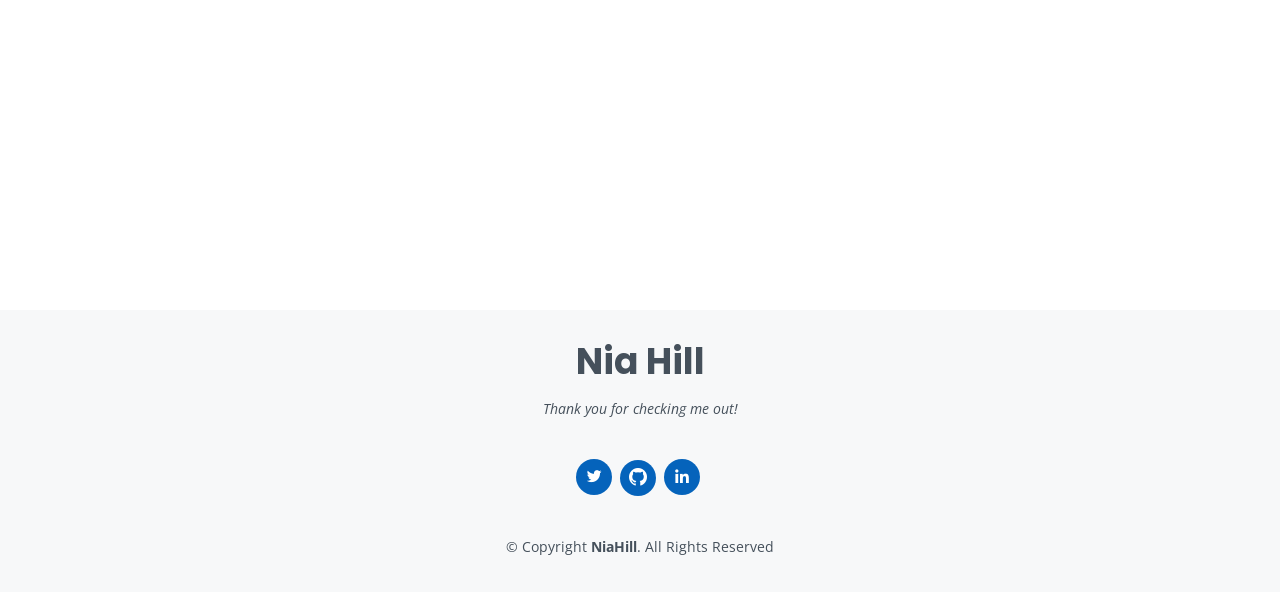
==== commit 5efa306a: "Add files via upload" ====
--- a/index.html
+++ b/index.html
@@ -78,7 +78,7 @@
 
         <div class="row">
 
-          <div class="col-lg-3 col-md-6">
+          <div class="col-lg-6 col-md-6">
             <div class="process-box">
               <i class="bi bi-people-fill"></i>
               <h4>Collaboration</h4>
@@ -86,7 +86,7 @@
             </div>
           </div>
 
-          <div class="col-lg-3 col-md-6">
+          <div class="col-lg-6 col-md-6">
             <div class="process-box">
               <i class="bi bi-gear-wide-connected"></i>
               <h4>Efficiency</h4>
@@ -94,7 +94,7 @@
             </div>
           </div>
 
-          <div class="col-lg-3 col-md-6">
+          <div class="col-lg-6 col-md-6">
             <div class="process-box">
               <i class="bi bi-pencil-square"></i>
               <h4>Design</h4>
@@ -102,7 +102,7 @@
             </div>
           </div>
 
-          <div class="col-lg-3 col-md-6">
+          <div class="col-lg-6 col-md-6">
             <div class="process-box">
               <i class="bi bi-code-slash"></i>
               <h4>Development</h4>
@@ -126,7 +126,7 @@
 
         <div class="row">
 
-          <div class="col-lg-2 col-md-3 col-sm-6 d-flex align-items-stretch" data-aos="zoom-in" data-aos-delay="100">
+          <div class="col-lg-2 col-md-3 col-xs-6 d-flex align-items-stretch" data-aos="zoom-in" data-aos-delay="100">
             <div class="icon-box">
               <div class="icon">
                 <img src="assets/img/icons/icons8-html-144.png" class="img-fluid" alt="" id="html">
@@ -134,7 +134,7 @@
             </div>
           </div>
 
-          <div class="col-lg-2 col-md-3 col-sm-6 d-flex align-items-stretch" data-aos="zoom-in" data-aos-delay="100">
+          <div class="col-lg-2 col-md-3 col-xs-6 d-flex align-items-stretch" data-aos="zoom-in" data-aos-delay="100">
             <div class="icon-box">
               <div class="icon">
                 <img src="assets/img/icons/icons8-css-144.png" class="img-fluid" alt="" id="html">
@@ -142,7 +142,7 @@
             </div>
           </div>
 
-          <div class="col-lg-2 col-md-3 col-sm-6 d-flex align-items-stretch" data-aos="zoom-in" data-aos-delay="100">
+          <div class="col-lg-2 col-md-3 col-xs-6 d-flex align-items-stretch" data-aos="zoom-in" data-aos-delay="100">
             <div class="icon-box">
               <div class="icon">
                 <img src="assets/img/icons/icons8-javascript-144.png" class="img-fluid" alt="" id="html">
@@ -150,7 +150,7 @@
             </div>
           </div>
 
-          <div class="col-lg-2 col-md-3 col-sm-6 d-flex align-items-stretch" data-aos="zoom-in" data-aos-delay="100">
+          <div class="col-lg-2 col-md-3 col-xs-6 d-flex align-items-stretch" data-aos="zoom-in" data-aos-delay="100">
             <div class="icon-box">
               <div class="icon">
                 <img src="assets/img/icons/icons8-c-144.png" class="img-fluid" alt="" id="html">
@@ -158,7 +158,7 @@
             </div>
           </div>
 
-          <div class="col-lg-2 col-md-3 col-sm-6 d-flex align-items-stretch" data-aos="zoom-in" data-aos-delay="100">
+          <div class="col-lg-2 col-md-3 col-xs-6 d-flex align-items-stretch" data-aos="zoom-in" data-aos-delay="100">
             <div class="icon-box">
               <div class="icon">
                 <img src="assets/img/icons/icons8-python-144.png" class="img-fluid" alt="" id="html">
@@ -166,7 +166,7 @@
             </div>
           </div>
 
-          <div class="col-lg-2 col-md-3 col-sm-6 d-flex align-items-stretch" data-aos="zoom-in" data-aos-delay="100">
+          <div class="col-lg-2 col-md-3 col-xs-6 d-flex align-items-stretch" data-aos="zoom-in" data-aos-delay="100">
             <div class="icon-box">
               <div class="icon">
                 <img src="assets/img/icons/icons8-figma-144.png" class="img-fluid" alt="" id="html">
@@ -174,7 +174,7 @@
             </div>
           </div>
 
-          <div class="col-lg-2 col-md-3 col-sm-6 d-flex align-items-stretch" data-aos="zoom-in" data-aos-delay="100">
+          <div class="col-lg-2 col-md-3 col-xs-6 d-flex align-items-stretch" data-aos="zoom-in" data-aos-delay="100">
             <div class="icon-box">
               <div class="icon">
                 <img src="assets/img/icons/icons8-bootstrap-144.png" class="img-fluid" alt="" id="html">
@@ -198,7 +198,7 @@
             </div>
           </div>
 
-          <div class="col-lg-2 col-md-3 col-sm-6 d-flex align-items-stretch" data-aos="zoom-in" data-aos-delay="100">
+          <div class="col-lg-2 col-md-3 col-sm-6  d-flex align-items-stretch" data-aos="zoom-in" data-aos-delay="100">
             <div class="icon-box">
               <div class="icon">
                 <img src="assets/img/icons/icons8-adobe-indesign-144.png" class="img-fluid" alt="" id="html">
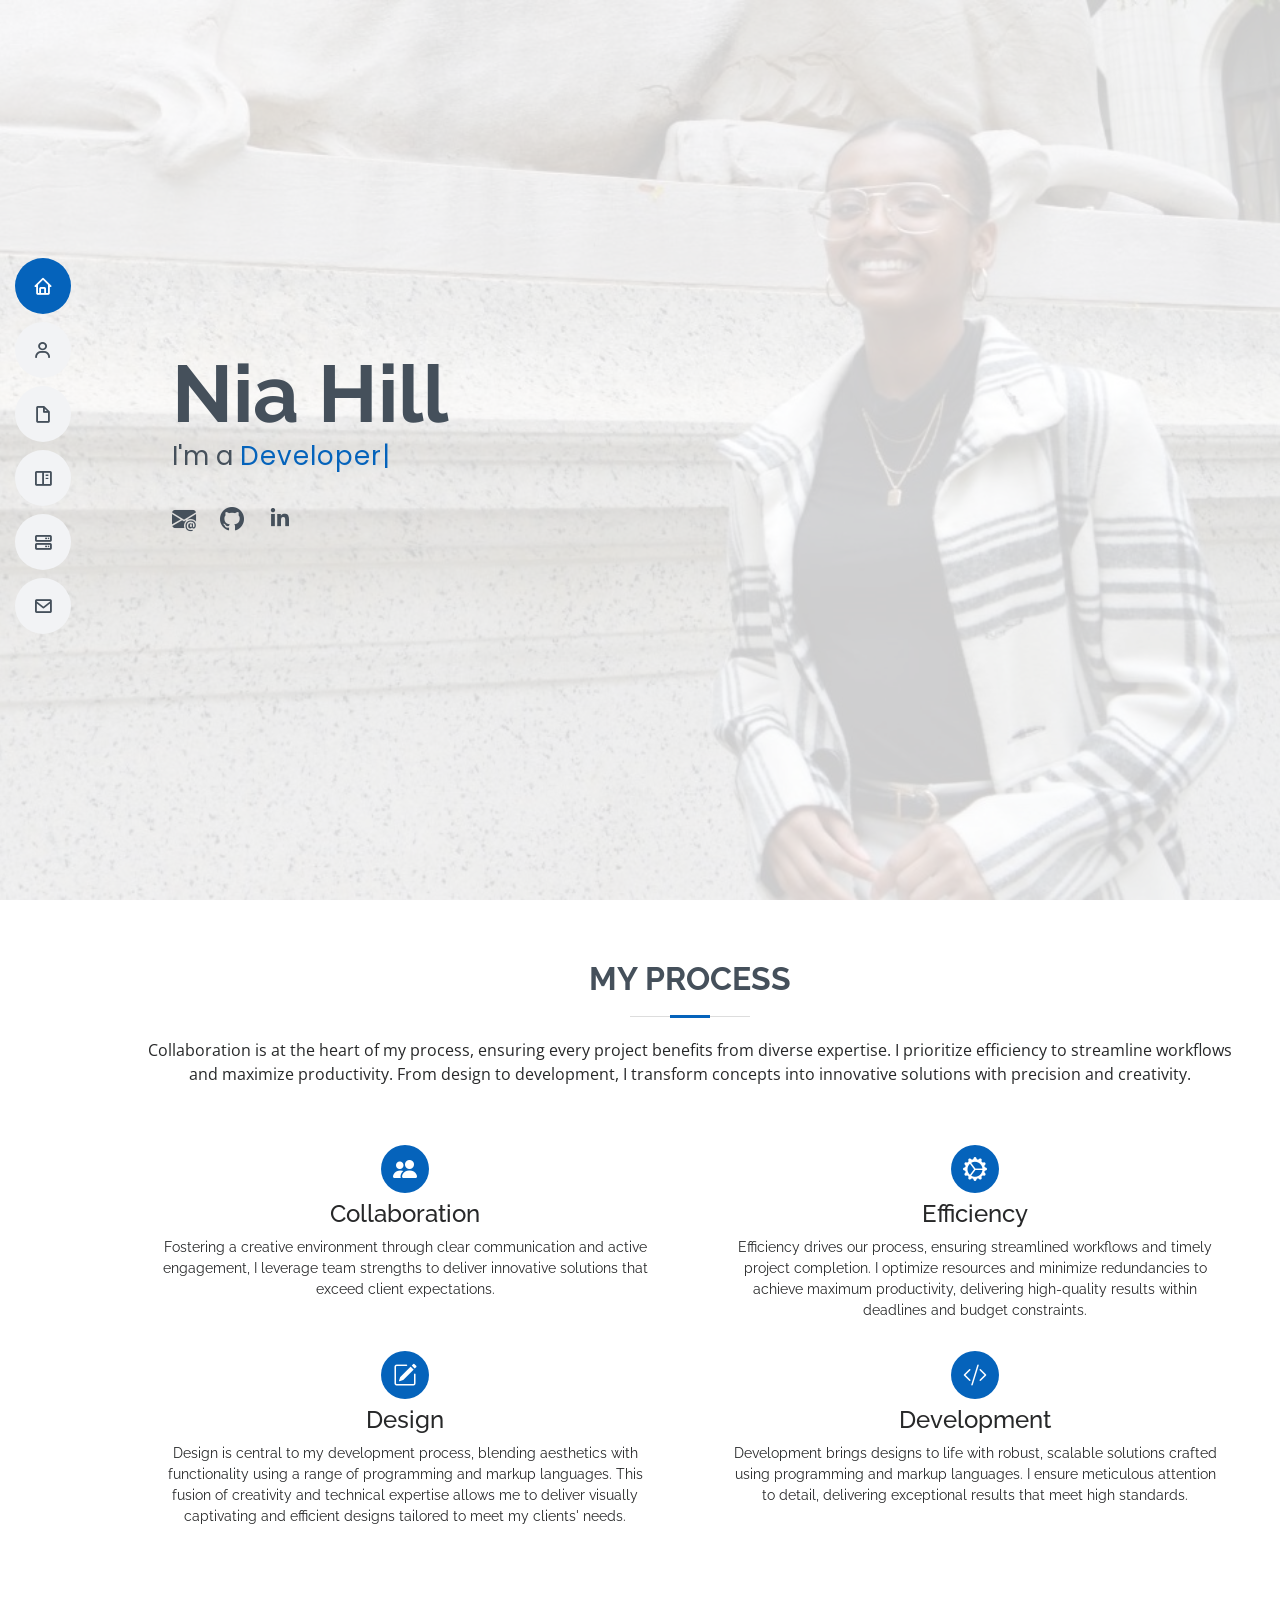
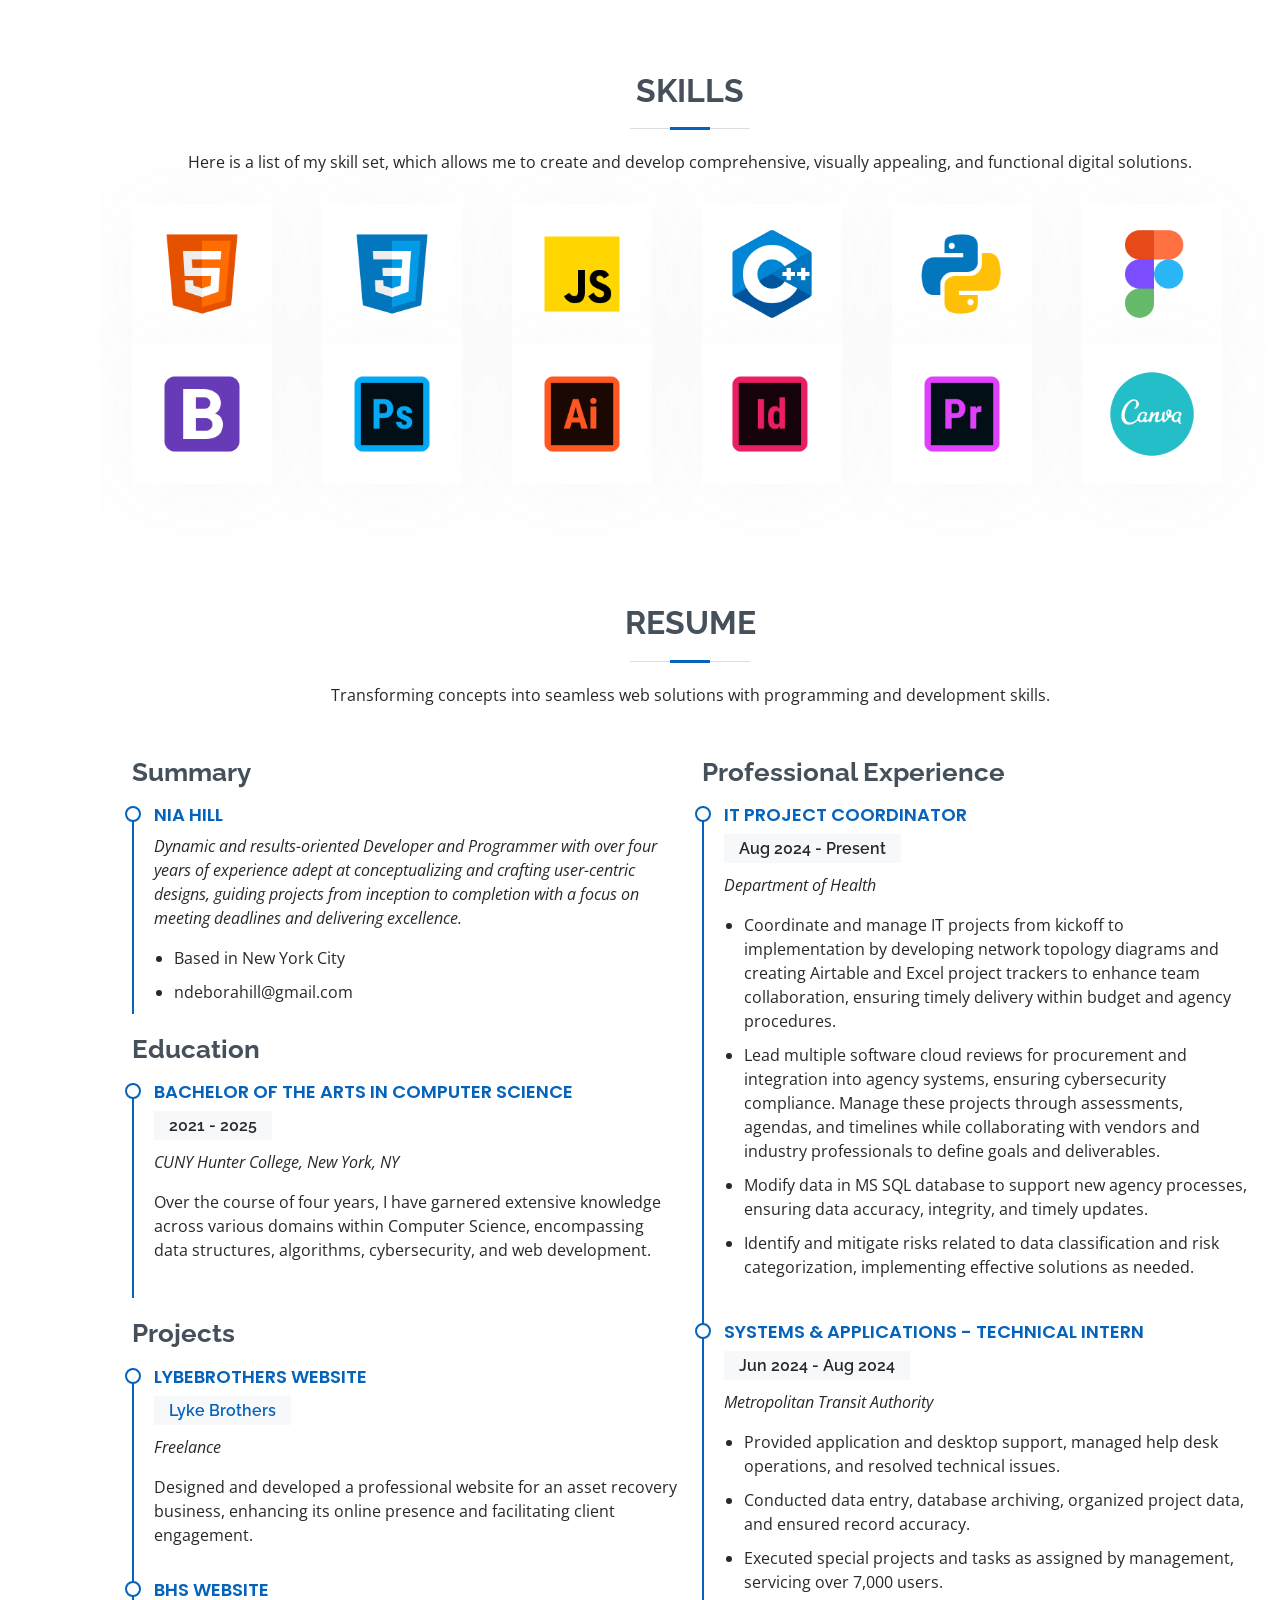
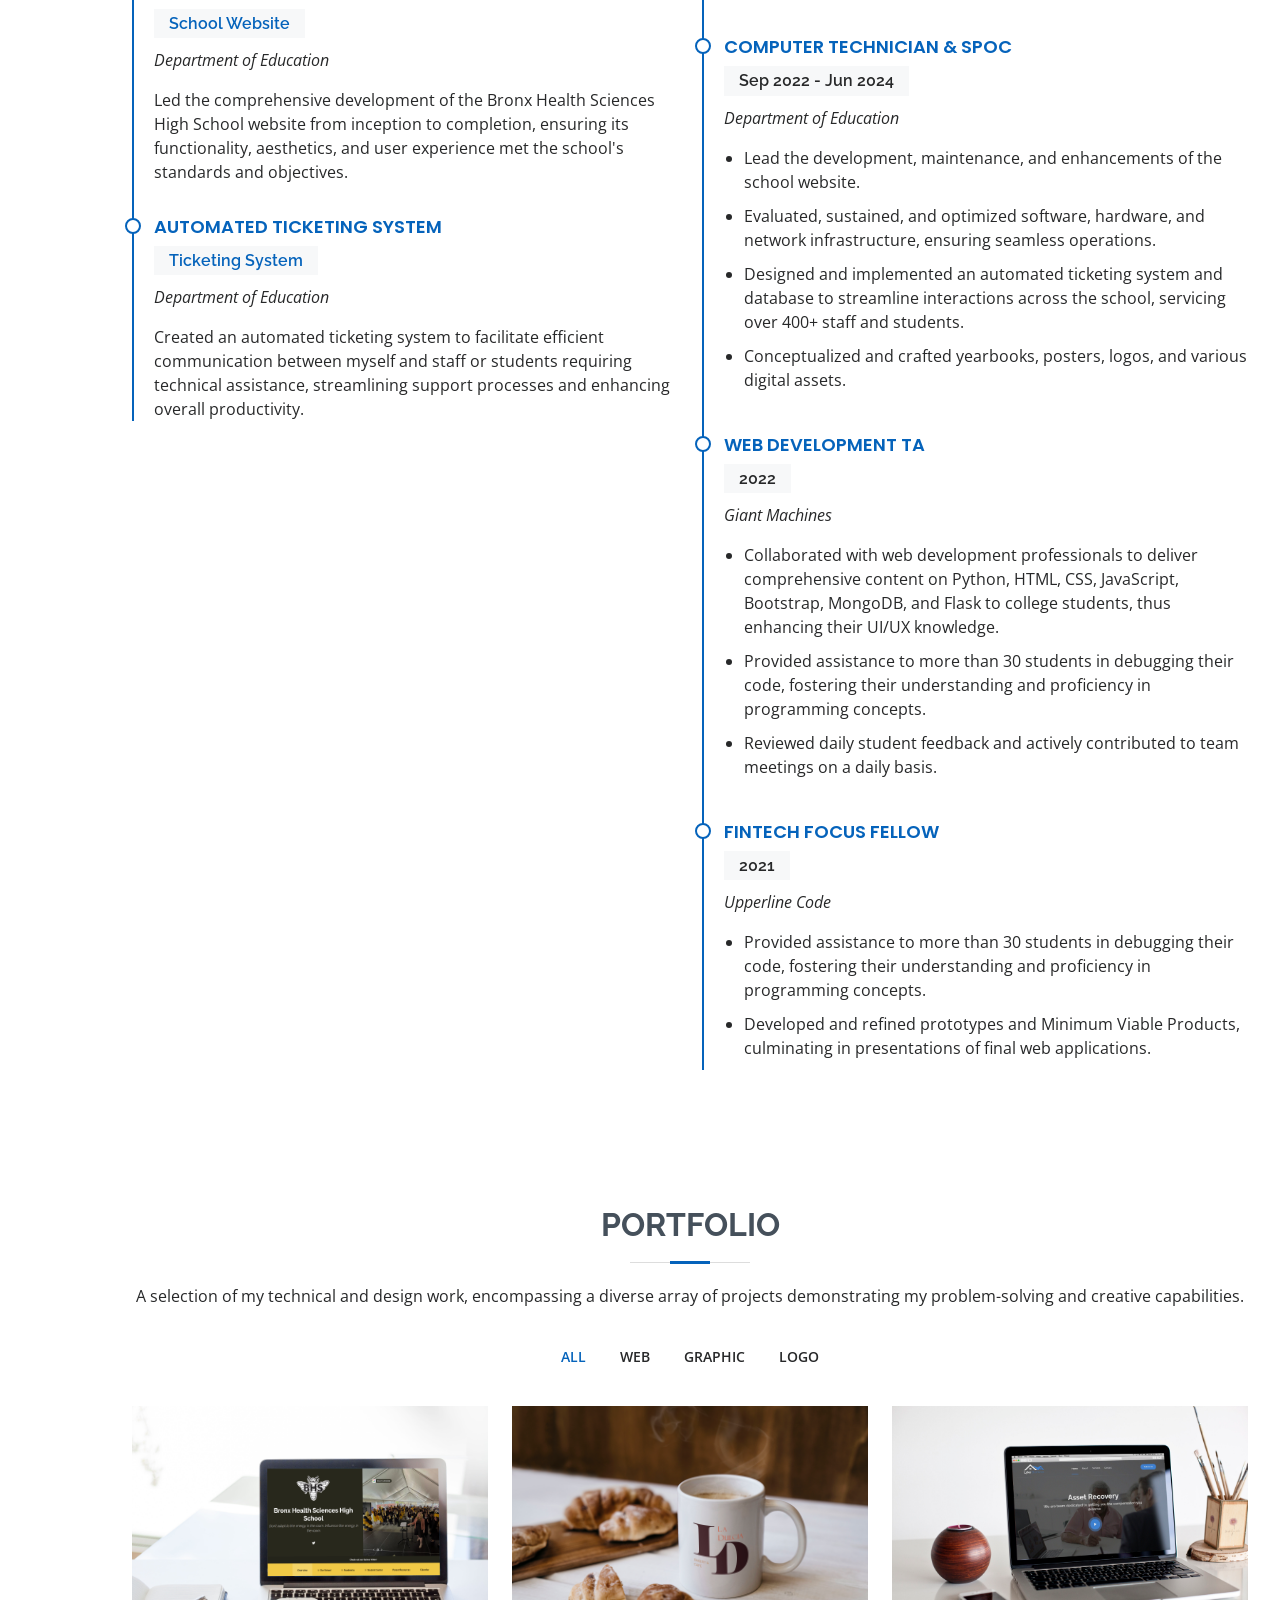
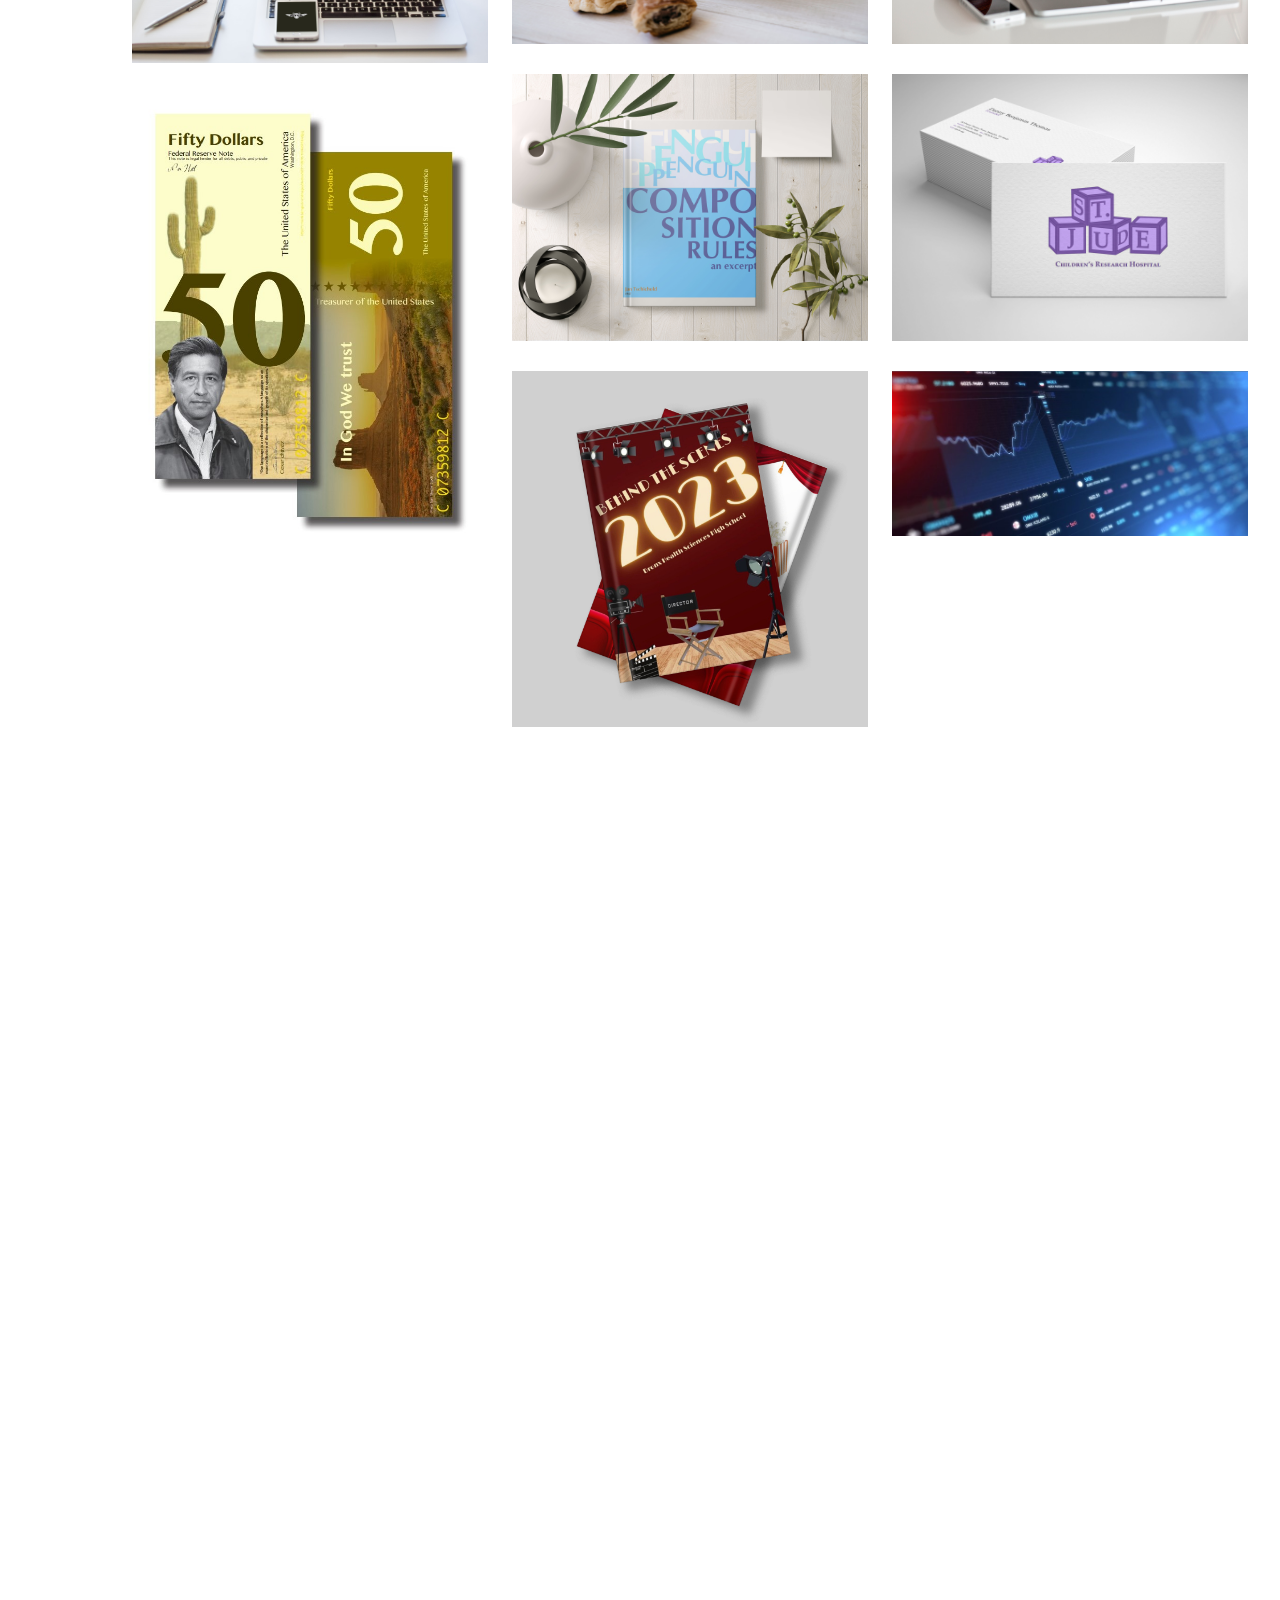
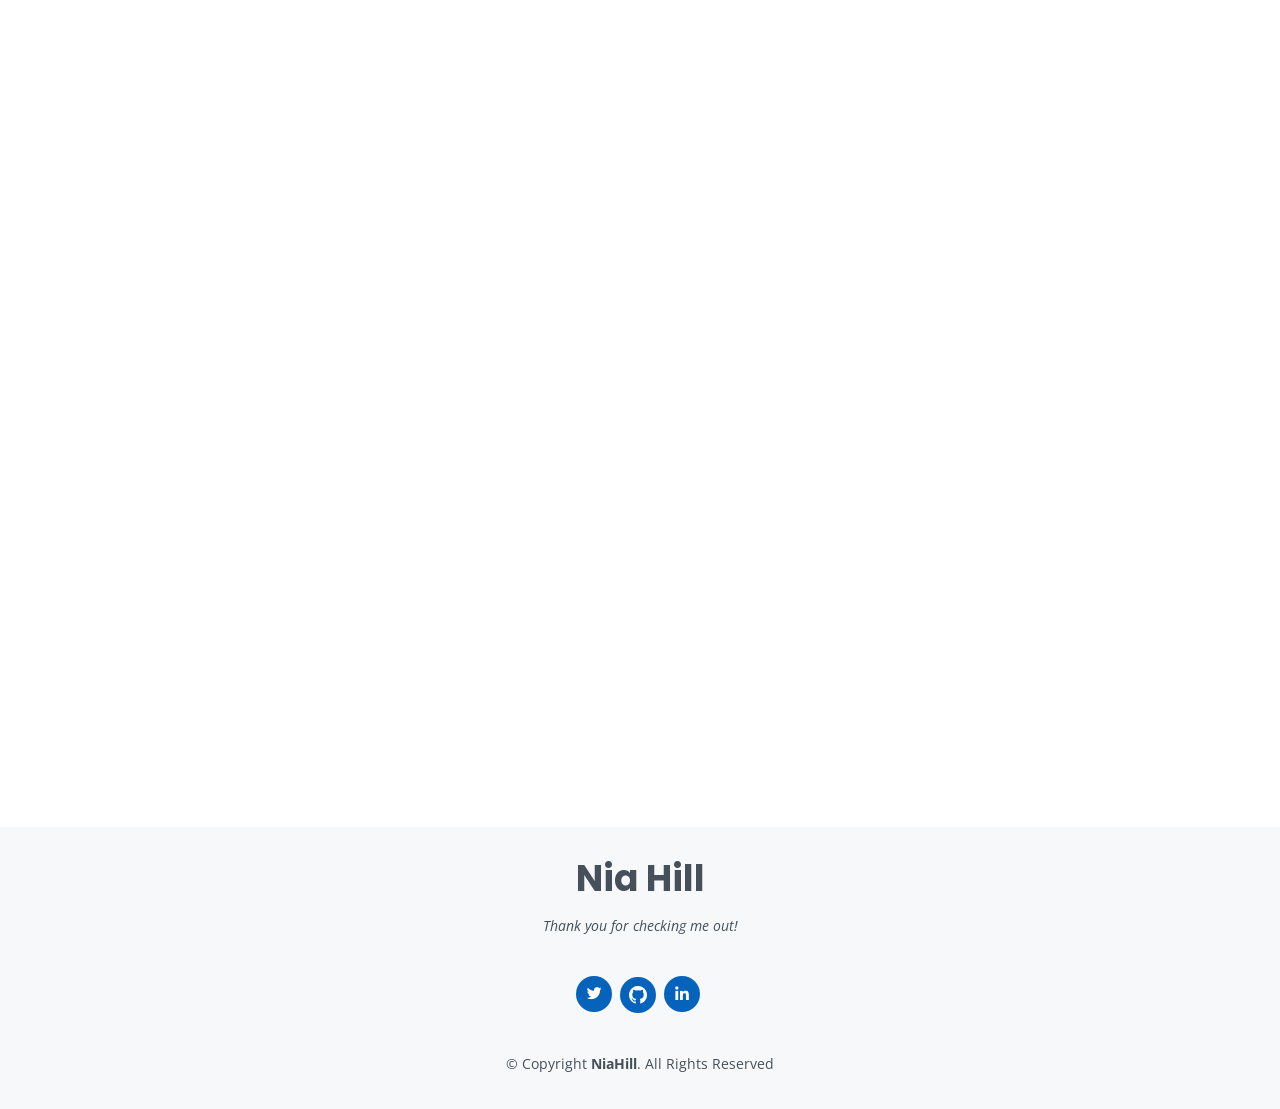
==== commit b9c82bcc: "Update index.html" ====
--- a/index.html
+++ b/index.html
@@ -10,8 +10,8 @@
   <meta content="" name="keywords">
 
   <!-- Favicons -->
-  <link href="assets/img/my-logo.png" rel="icon">
-  <link href="assets/img/my-logo.jpg" rel="apple-touch-icon">
+  <link href="assets/img/new-logo.png" rel="icon">
+  <link href="assets/img/new-logo.png" rel="apple-touch-icon">
 
   <!-- Google Fonts -->
   <link href="https://fonts.googleapis.com/css?family=Open+Sans:300,300i,400,400i,600,600i,700,700i|Raleway:300,300i,400,400i,500,500i,600,600i,700,700i|Poppins:300,300i,400,400i,500,500i,600,600i,700,700i" rel="stylesheet">
@@ -336,24 +336,35 @@
           <div class="col-lg-6">
             <h3 class="resume-title">Professional Experience</h3>
             <div class="resume-item">
+              <h4>IT Project Coordinator</h4>
+              <h5>Aug 2024 - Present</h5>
+              <p><em>Department of Health</em></p>
+              <ul>
+                <li>Coordinate and manage IT projects from kickoff to implementation by developing network topology diagrams and creating Airtable and Excel project trackers to enhance team collaboration, ensuring timely delivery within budget and agency procedures.</li>
+                <li>Lead multiple software cloud reviews for procurement and integration into agency systems, ensuring cybersecurity compliance. Manage these projects through assessments, agendas, and timelines while collaborating with vendors and industry professionals to define goals and deliverables.</li>
+                <li>Modify data in MS SQL database to support new agency processes, ensuring data accuracy, integrity, and timely updates.</li>
+                <li>Identify and mitigate risks related to data classification and risk categorization, implementing effective solutions as needed.</li>
+              </ul>
+            </div>
+            <div class="resume-item">
               <h4>Systems &amp; Applications - Technical Intern</h4>
-              <h5>2024 - Present</h5>
+              <h5>Jun 2024 - Aug 2024</h5>
               <p><em>Metropolitan Transit Authority</em></p>
               <ul>
                 <li>Provided application and desktop support, managed help desk operations, and resolved technical issues.</li>
-                <li>Conducted data entry, database archiving, organized project data, and ensured record accuracy</li>
-                <li>Executed special projects and tasks as assigned by management, servicing over 7,000 users</li>
+                <li>Conducted data entry, database archiving, organized project data, and ensured record accuracy.</li>
+                <li>Executed special projects and tasks as assigned by management, servicing over 7,000 users.</li>
               </ul>
             </div>
             <div class="resume-item">
               <h4>Computer Technician &amp; SPOC</h4>
-              <h5>2022 - 2024</h5>
+              <h5>Sep 2022 - Jun 2024</h5>
               <p><em>Department of Education</em></p>
               <ul>
                 <li>Lead the development, maintenance, and enhancements of the school website.</li>
                 <li>Evaluated, sustained, and optimized software, hardware, and network infrastructure, ensuring seamless operations.</li>
                 <li> Designed and implemented an automated ticketing system and database to streamline interactions across 
-                  the school, servicing over 400+ staff and students</li>
+                  the school, servicing over 400+ staff and students.</li>
                 <li>Conceptualized and crafted yearbooks, posters, logos, and various digital assets.</li>
               </ul>
             </div>
@@ -814,4 +825,4 @@
 
 </body>
 
-</html>+</html>
--- a/assets/css/style.css
+++ b/assets/css/style.css
@@ -103,6 +103,7 @@
 @media screen and (max-width: 768px) {
   [data-aos-delay] {
     transition-delay: 0 !important;
+    justify-content: center;
   }
 }
 
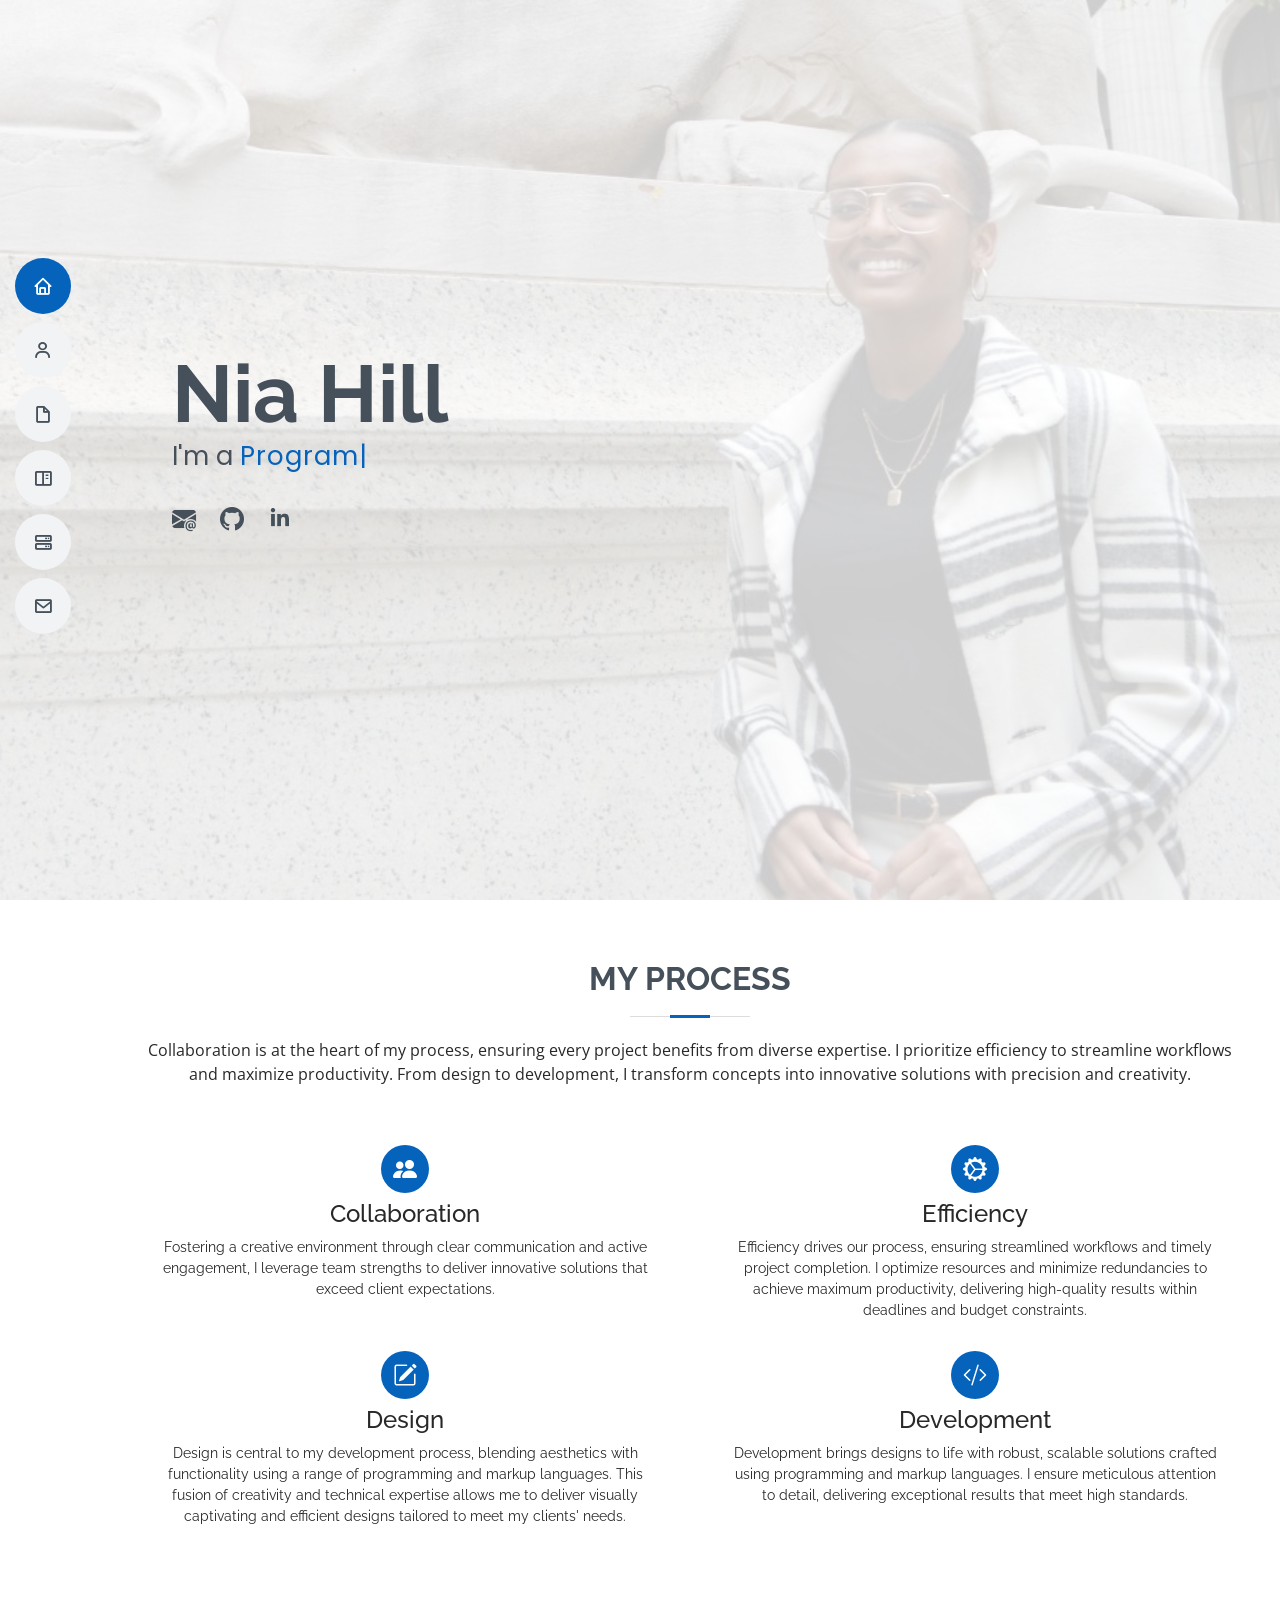
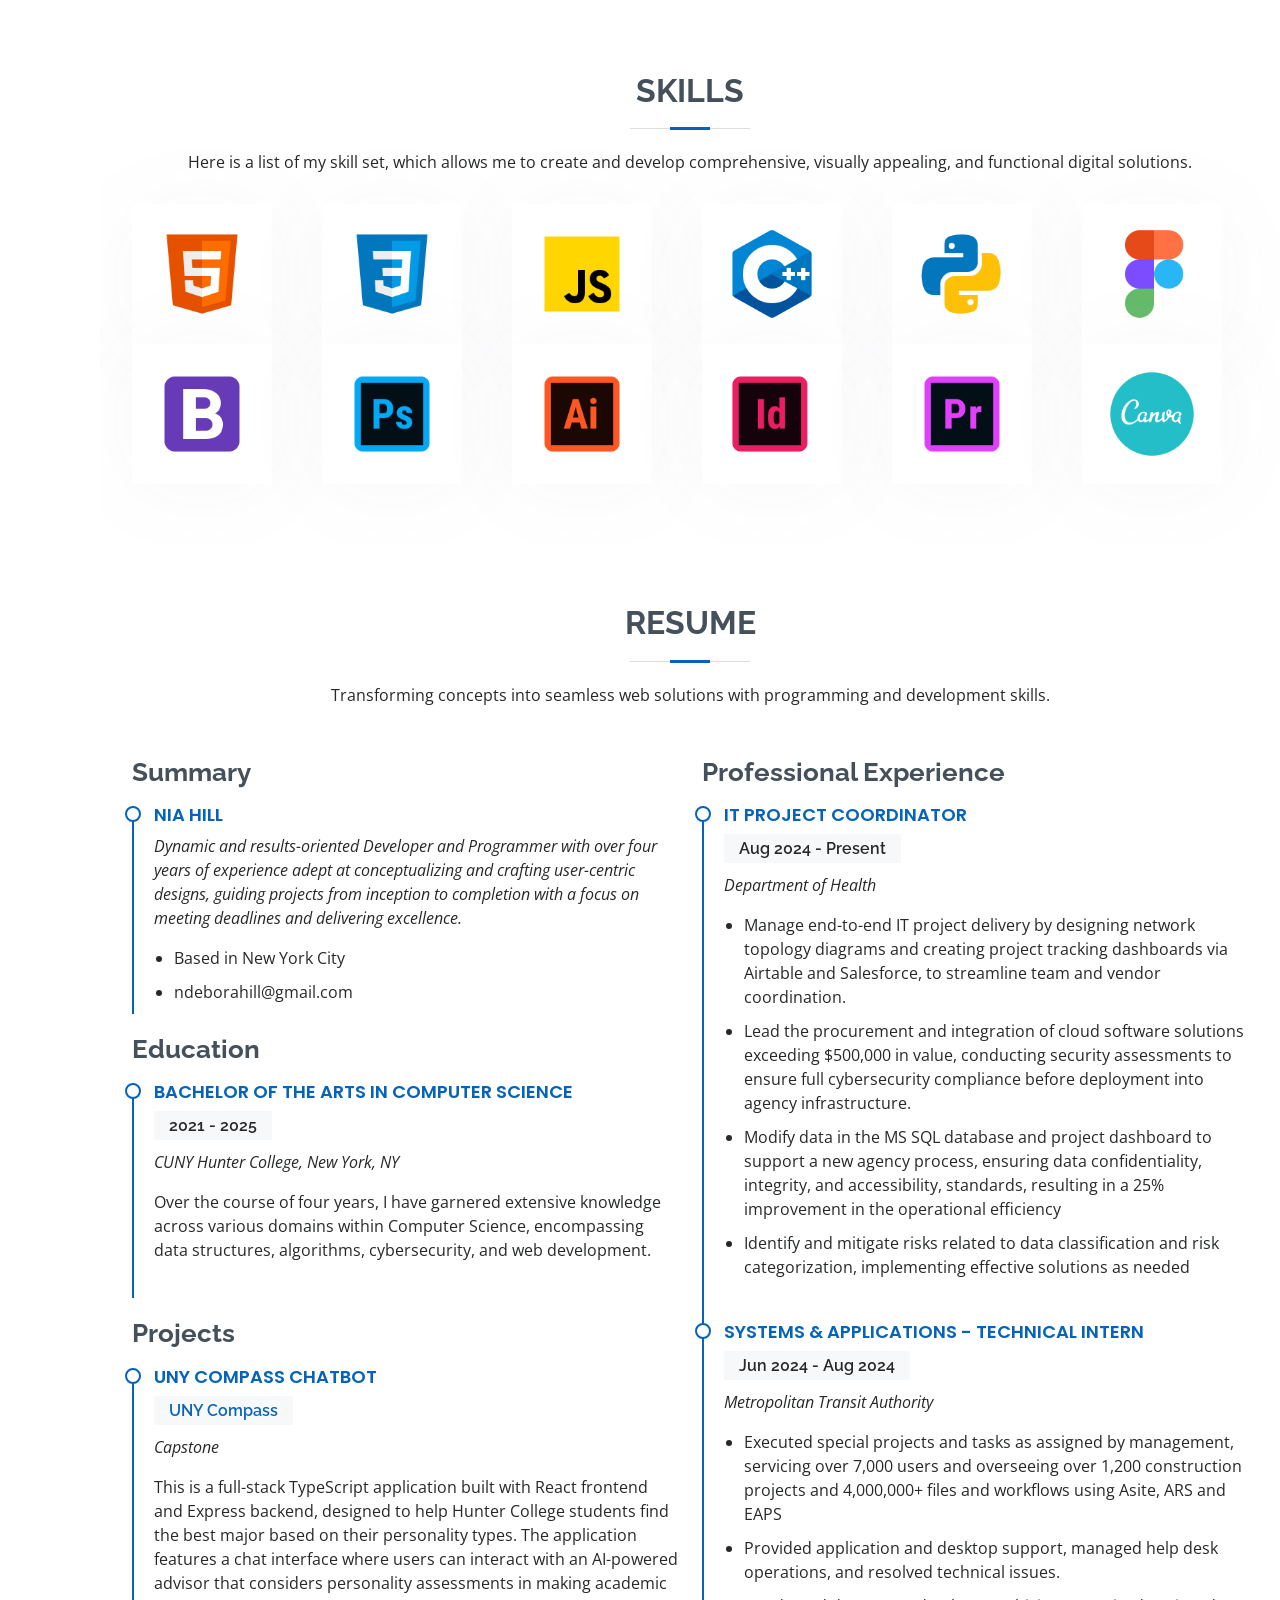
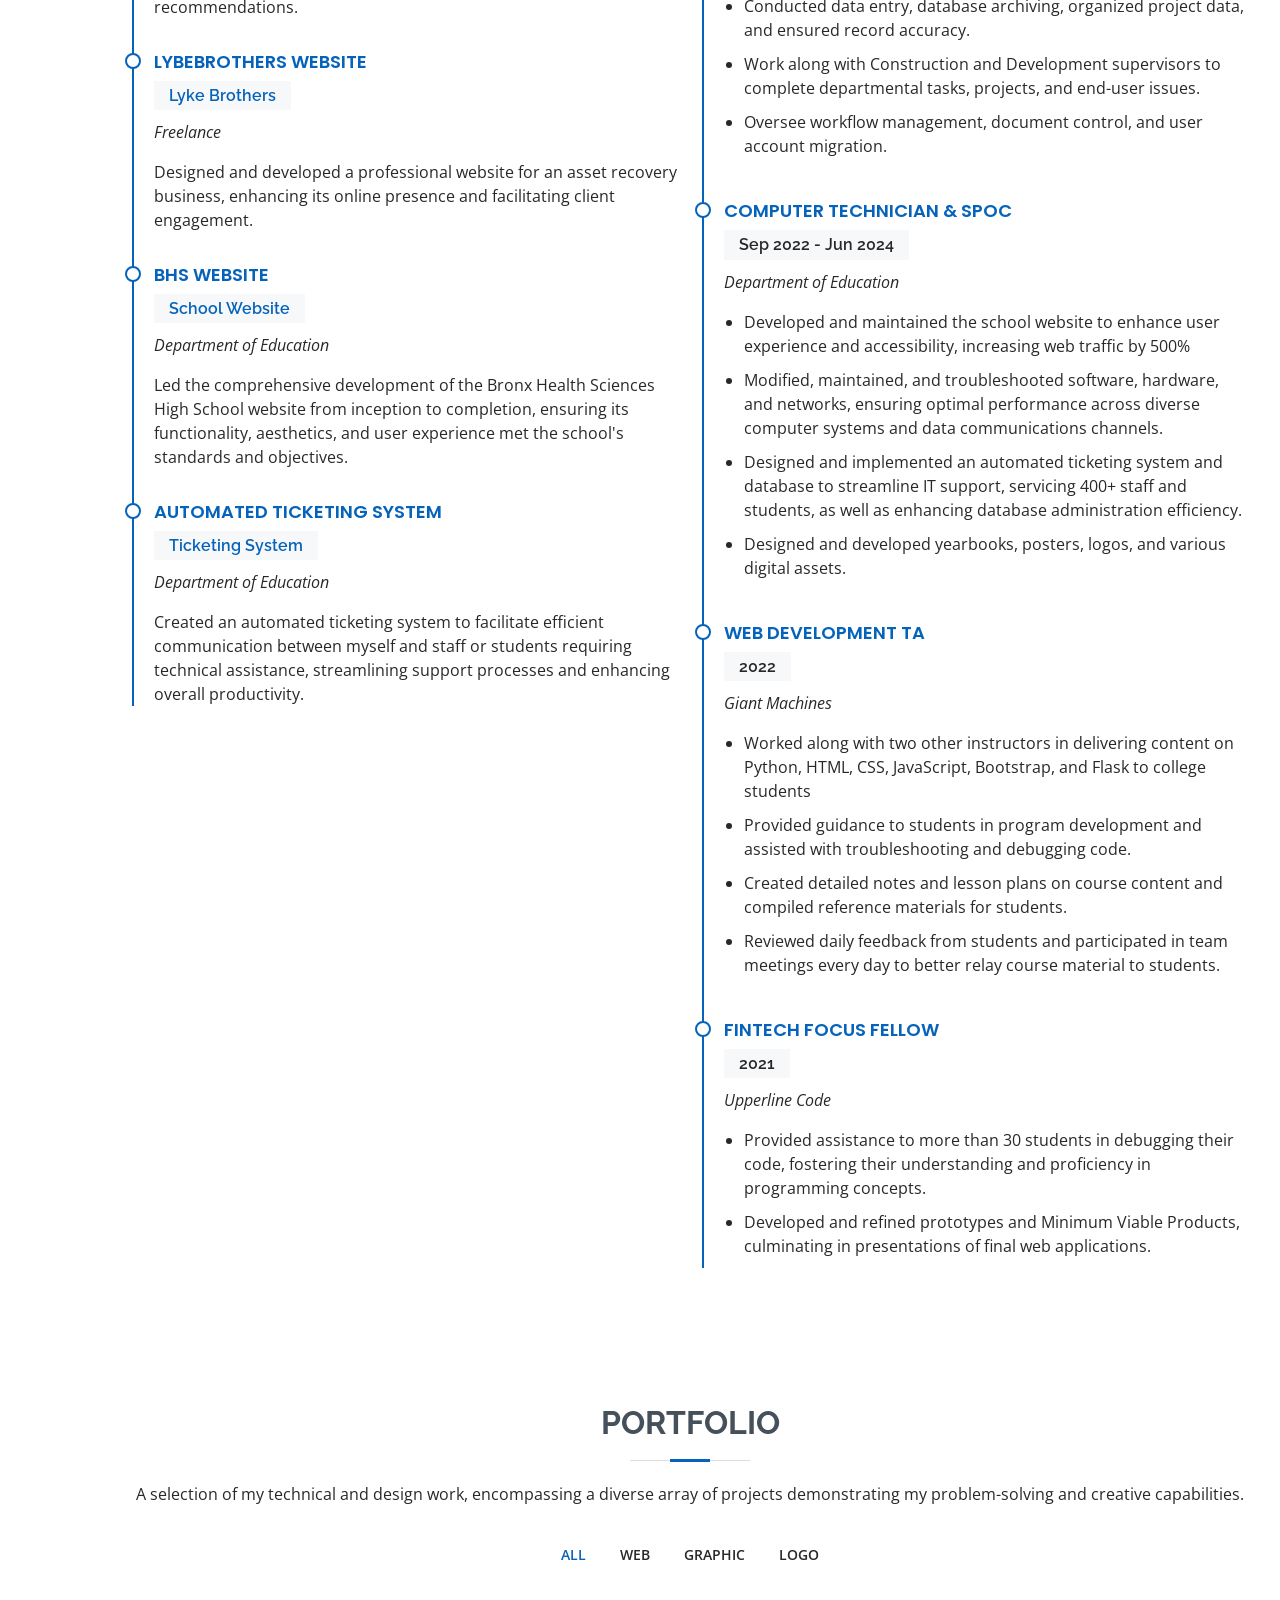
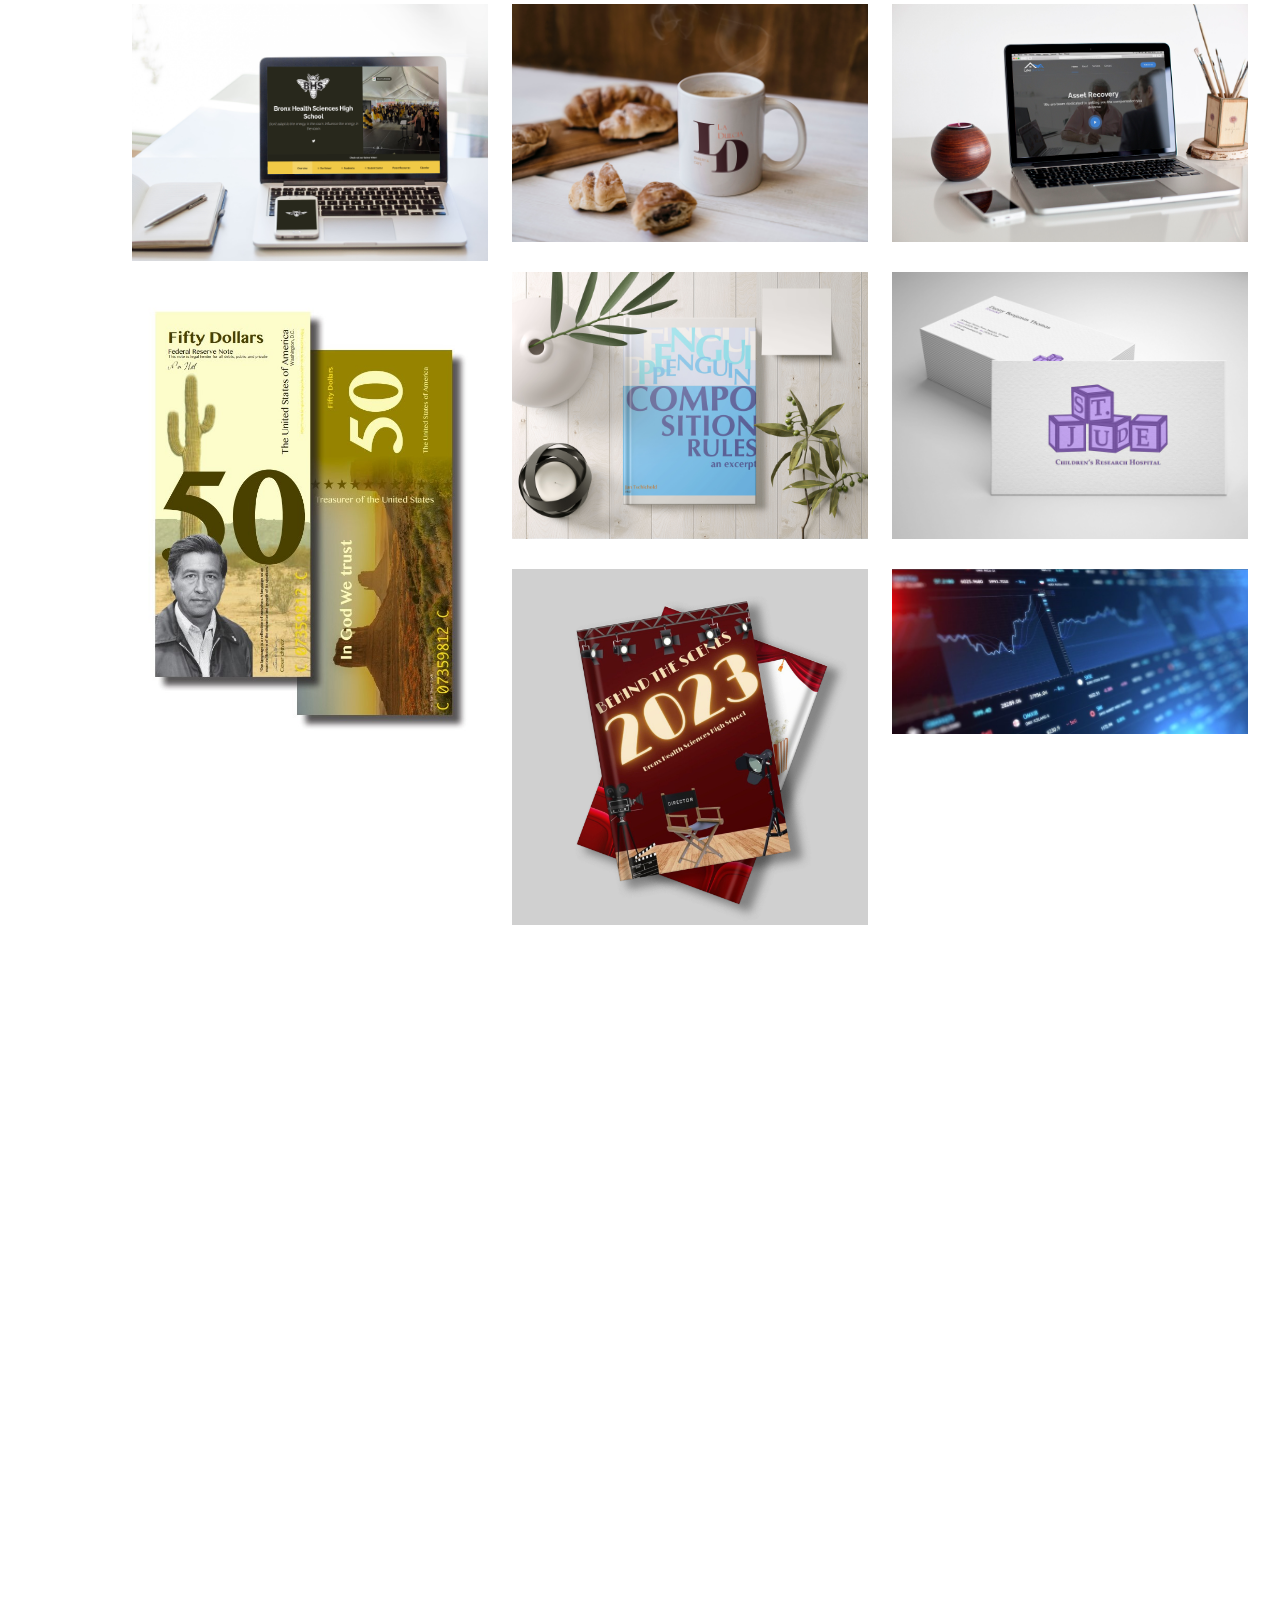
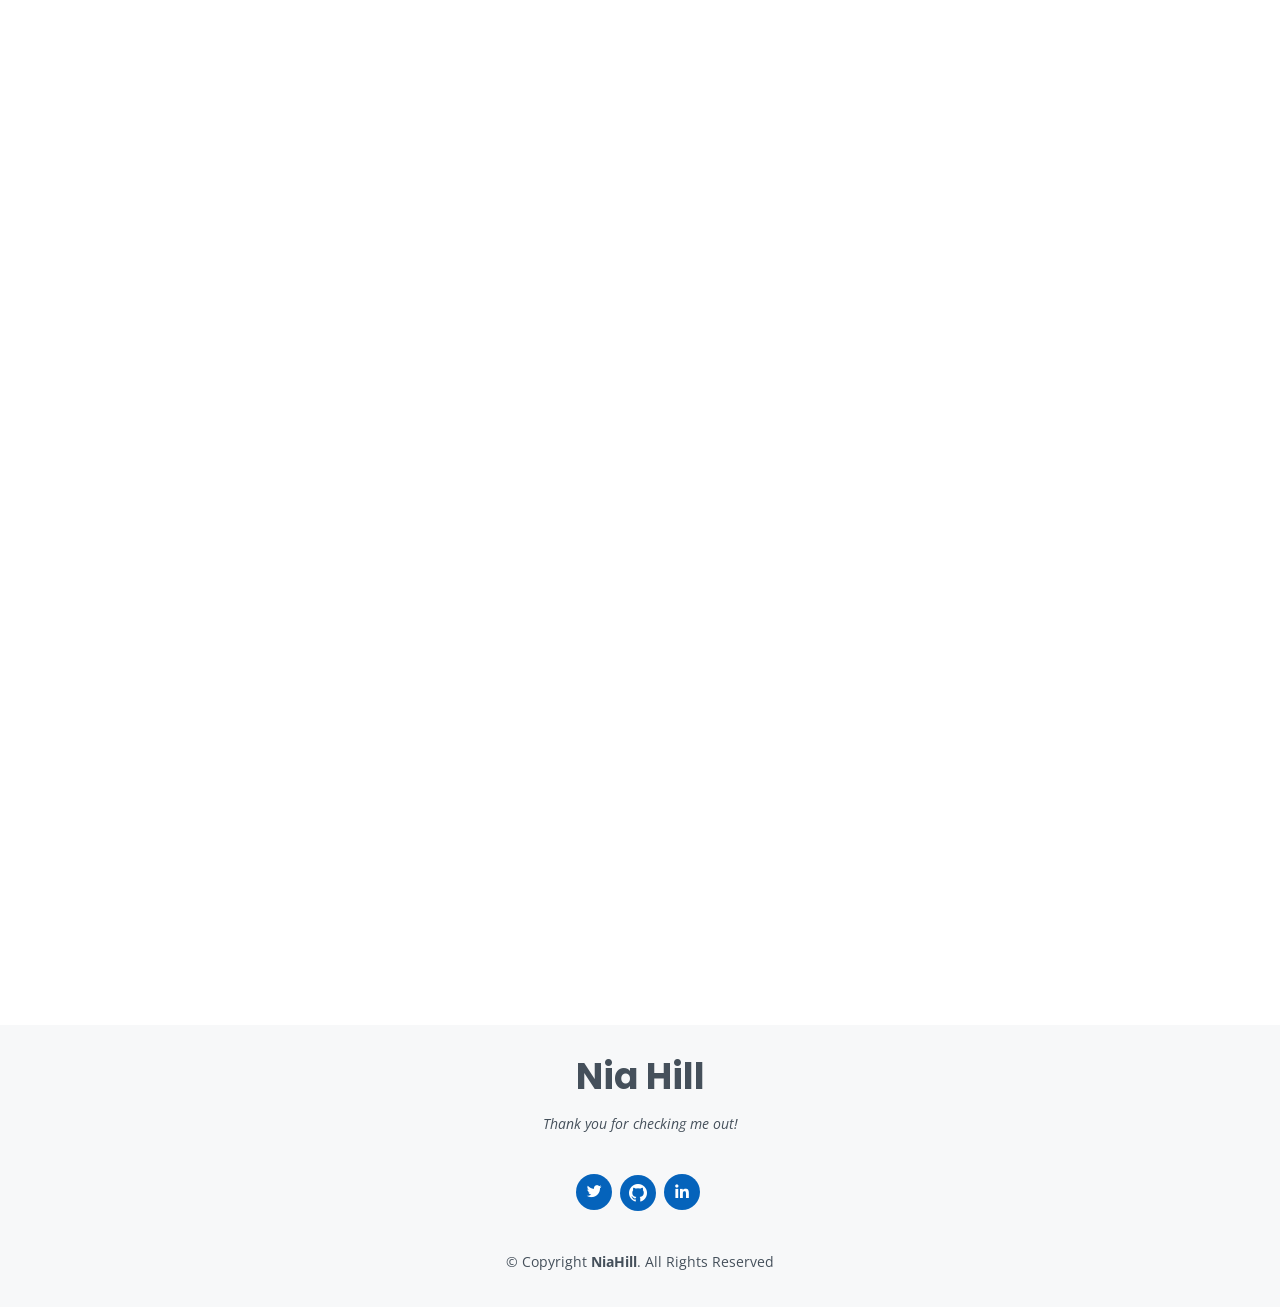
==== commit 5bd03d12: "Update index.html" ====
--- a/index.html
+++ b/index.html
@@ -312,6 +312,13 @@
             </div>
 
             <h3 class="resume-title">Projects</h3>
+            
+             <div class="resume-item">
+              <h4>UNY Compass Chatbot</h4>
+              <h5><a href="https://unycompass.vercel.app/" target="_blank">UNY Compass</a></h5>
+              <p><em>Capstone</em></p>
+              <p>This is a full-stack TypeScript application built with React frontend and Express backend, designed to help Hunter College students find the best major based on their personality types. The application features a chat interface where users can interact with an AI-powered advisor that considers personality assessments in making academic recommendations.</p>
+            </div>
             <div class="resume-item">
               <h4>LybeBrothers Website</h4>
               <h5><a href="https://www.lykebrothers.org" target="_blank">Lyke Brothers</a></h5>
@@ -340,10 +347,10 @@
               <h5>Aug 2024 - Present</h5>
               <p><em>Department of Health</em></p>
               <ul>
-                <li>Coordinate and manage IT projects from kickoff to implementation by developing network topology diagrams and creating Airtable and Excel project trackers to enhance team collaboration, ensuring timely delivery within budget and agency procedures.</li>
-                <li>Lead multiple software cloud reviews for procurement and integration into agency systems, ensuring cybersecurity compliance. Manage these projects through assessments, agendas, and timelines while collaborating with vendors and industry professionals to define goals and deliverables.</li>
-                <li>Modify data in MS SQL database to support new agency processes, ensuring data accuracy, integrity, and timely updates.</li>
-                <li>Identify and mitigate risks related to data classification and risk categorization, implementing effective solutions as needed.</li>
+                <li>Manage end-to-end IT project delivery by designing network topology diagrams and creating project tracking dashboards via Airtable and Salesforce, to streamline team and vendor coordination.</li>
+                <li>Lead the procurement and integration of cloud software solutions exceeding $500,000 in value, conducting security assessments to ensure full cybersecurity compliance before deployment into agency infrastructure.</li>
+                <li>Modify data in the MS SQL database and project dashboard to support a new agency process, ensuring data confidentiality, integrity, and accessibility, standards, resulting in a 25% improvement in the operational efficiency</li>
+                <li>Identify and mitigate risks related to data classification and risk categorization, implementing effective solutions as needed</li>
               </ul>
             </div>
             <div class="resume-item">
@@ -351,9 +358,11 @@
               <h5>Jun 2024 - Aug 2024</h5>
               <p><em>Metropolitan Transit Authority</em></p>
               <ul>
+                <li>Executed special projects and tasks as assigned by management, servicing over 7,000 users and overseeing over 1,200 construction projects and 4,000,000+ files and workflows using Asite, ARS and EAPS</li>
                 <li>Provided application and desktop support, managed help desk operations, and resolved technical issues.</li>
                 <li>Conducted data entry, database archiving, organized project data, and ensured record accuracy.</li>
-                <li>Executed special projects and tasks as assigned by management, servicing over 7,000 users.</li>
+                <li>Work along with Construction and Development supervisors to complete departmental tasks, projects, and end-user issues.</li>
+                <li>Oversee workflow management, document control, and user account migration.</li>
               </ul>
             </div>
             <div class="resume-item">
@@ -361,11 +370,10 @@
               <h5>Sep 2022 - Jun 2024</h5>
               <p><em>Department of Education</em></p>
               <ul>
-                <li>Lead the development, maintenance, and enhancements of the school website.</li>
-                <li>Evaluated, sustained, and optimized software, hardware, and network infrastructure, ensuring seamless operations.</li>
-                <li> Designed and implemented an automated ticketing system and database to streamline interactions across 
-                  the school, servicing over 400+ staff and students.</li>
-                <li>Conceptualized and crafted yearbooks, posters, logos, and various digital assets.</li>
+                <li>Developed and maintained the school website to enhance user experience and accessibility, increasing web traffic by 500%</li>
+                <li>Modified, maintained, and troubleshooted software, hardware, and networks, ensuring optimal performance across diverse computer systems and data communications channels.</li>
+                <li>Designed and implemented an automated ticketing system and database to streamline IT support, servicing 400+ staff and students, as well as enhancing database administration efficiency.</li>
+                <li>Designed and developed yearbooks, posters, logos, and various digital assets.</li>
               </ul>
             </div>
             <div class="resume-item">
@@ -373,10 +381,10 @@
               <h5>2022</h5>
               <p><em>Giant Machines</em></p>
               <ul>
-                <li> Collaborated with web development professionals to deliver comprehensive content on Python, HTML, 
-                  CSS, JavaScript, Bootstrap, MongoDB, and Flask to college students, thus enhancing their UI/UX knowledge.</li>
-                <li>Provided assistance to more than 30 students in debugging their code, fostering their understanding and proficiency in programming concepts.</li>
-                <li>Reviewed daily student feedback and actively contributed to team meetings on a daily basis.</li>
+                <li>Worked along with two other instructors in delivering content on Python, HTML, CSS, JavaScript, Bootstrap, and Flask to college students </li>
+                <li>Provided guidance to students in program development and assisted with troubleshooting and debugging code.</li>
+                <li>Created detailed notes and lesson plans on course content and compiled reference materials for students.</li>
+                <li>Reviewed daily feedback from students and participated in team meetings every day to better relay course material to students.</li>
               </ul>
             </div>
             <div class="resume-item">
@@ -826,3 +834,4 @@
 </body>
 
 </html>
+
